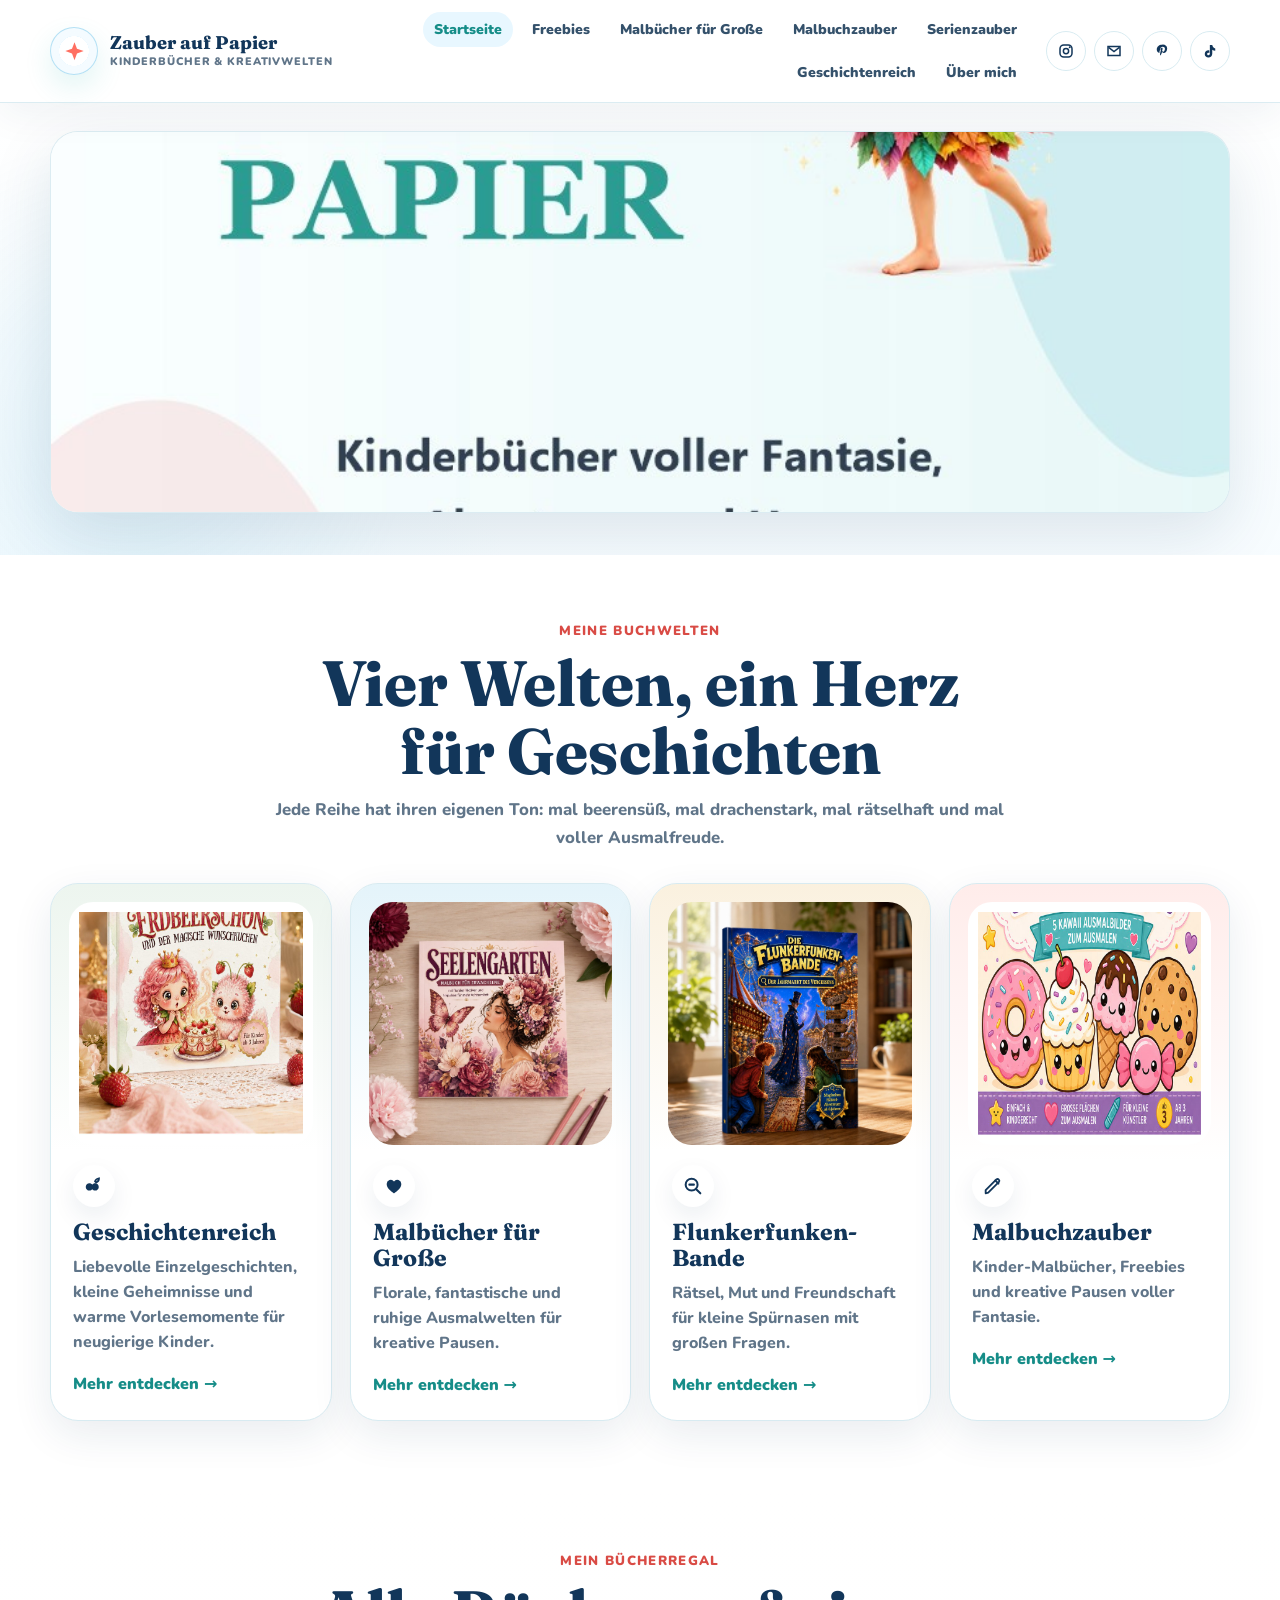
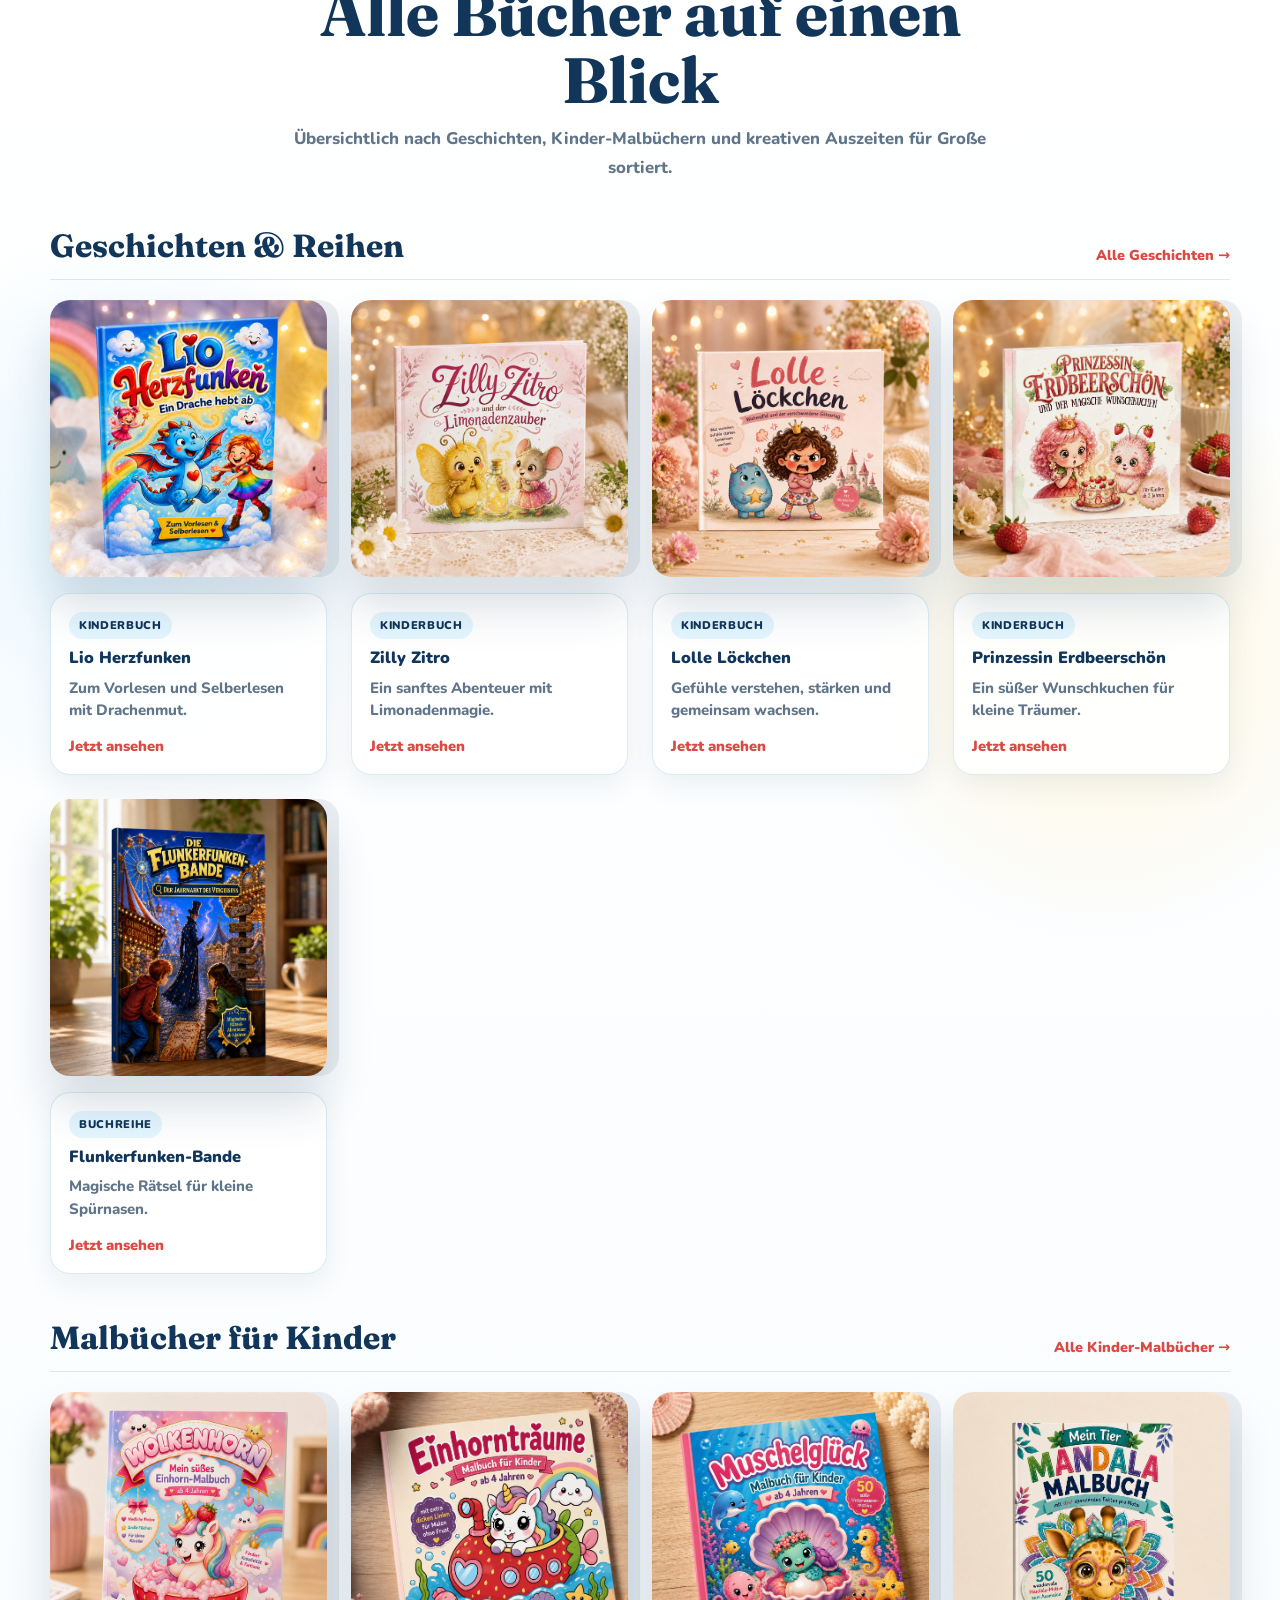
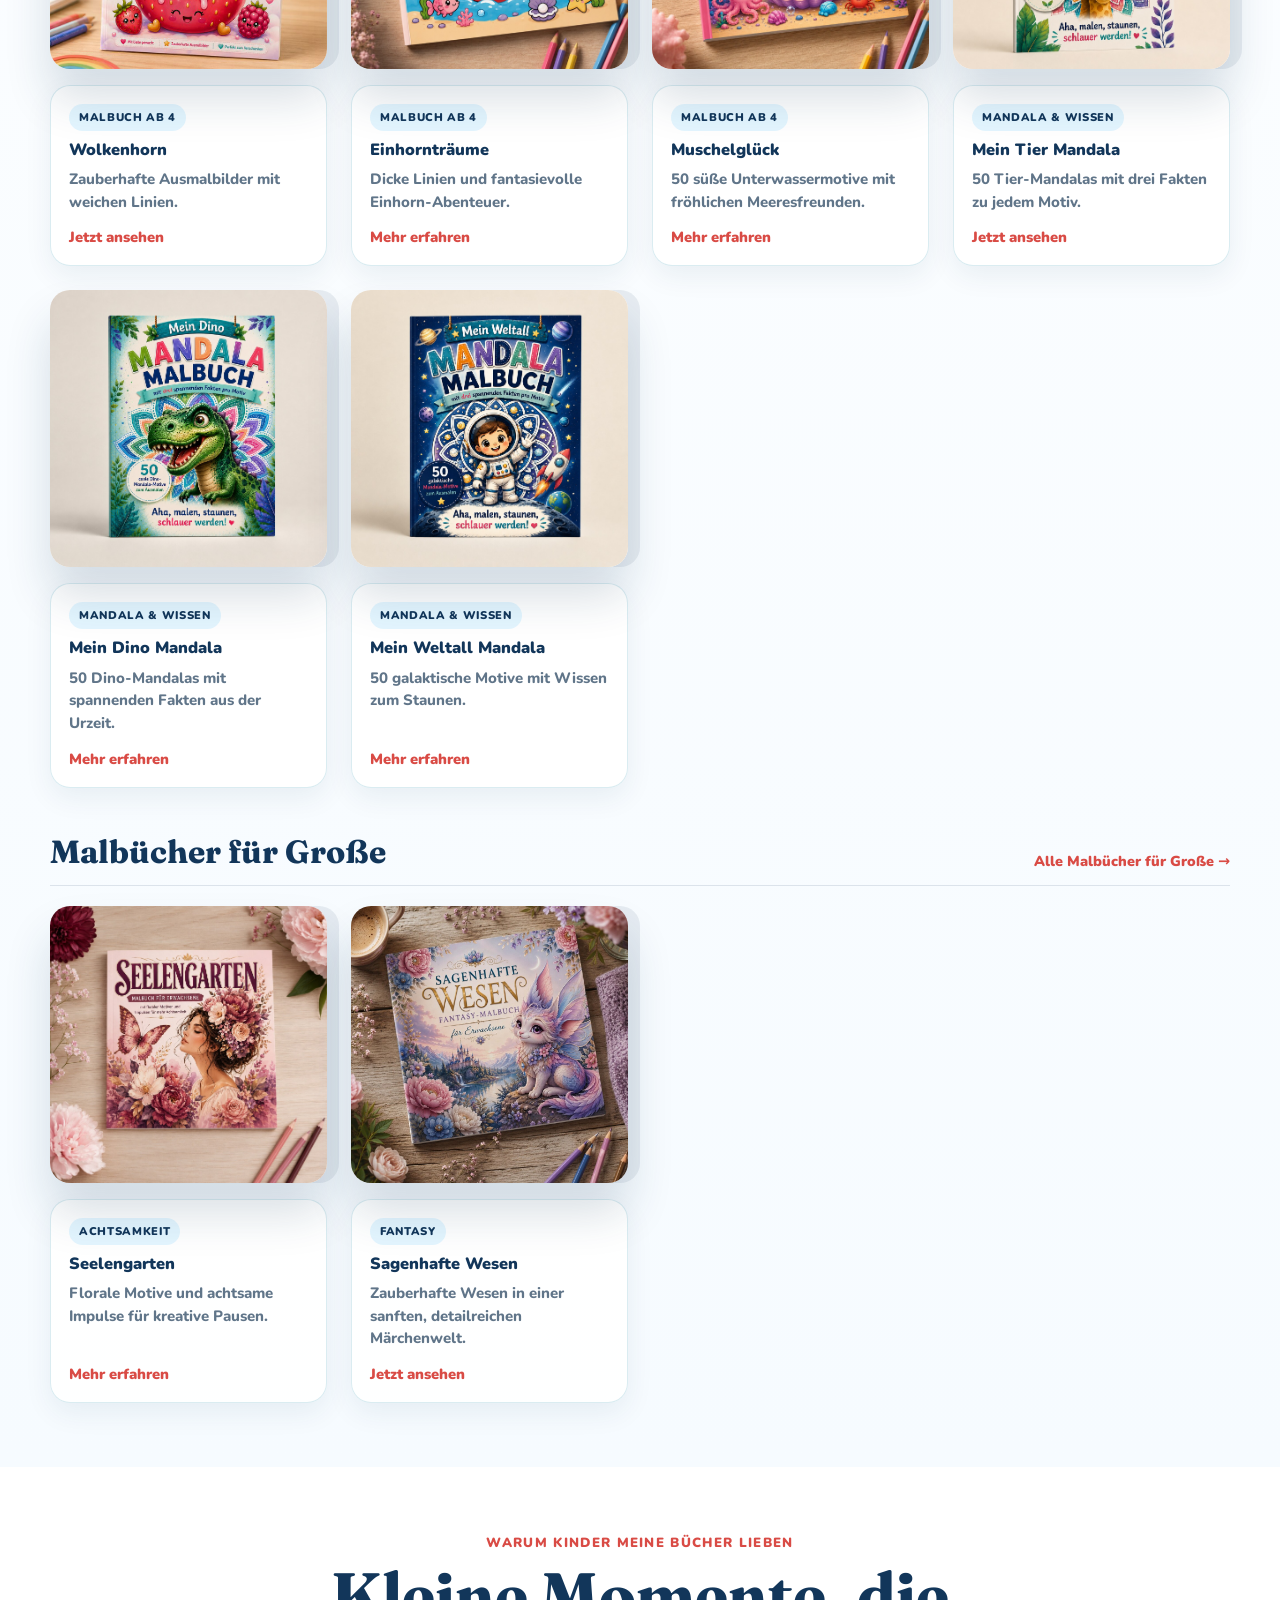
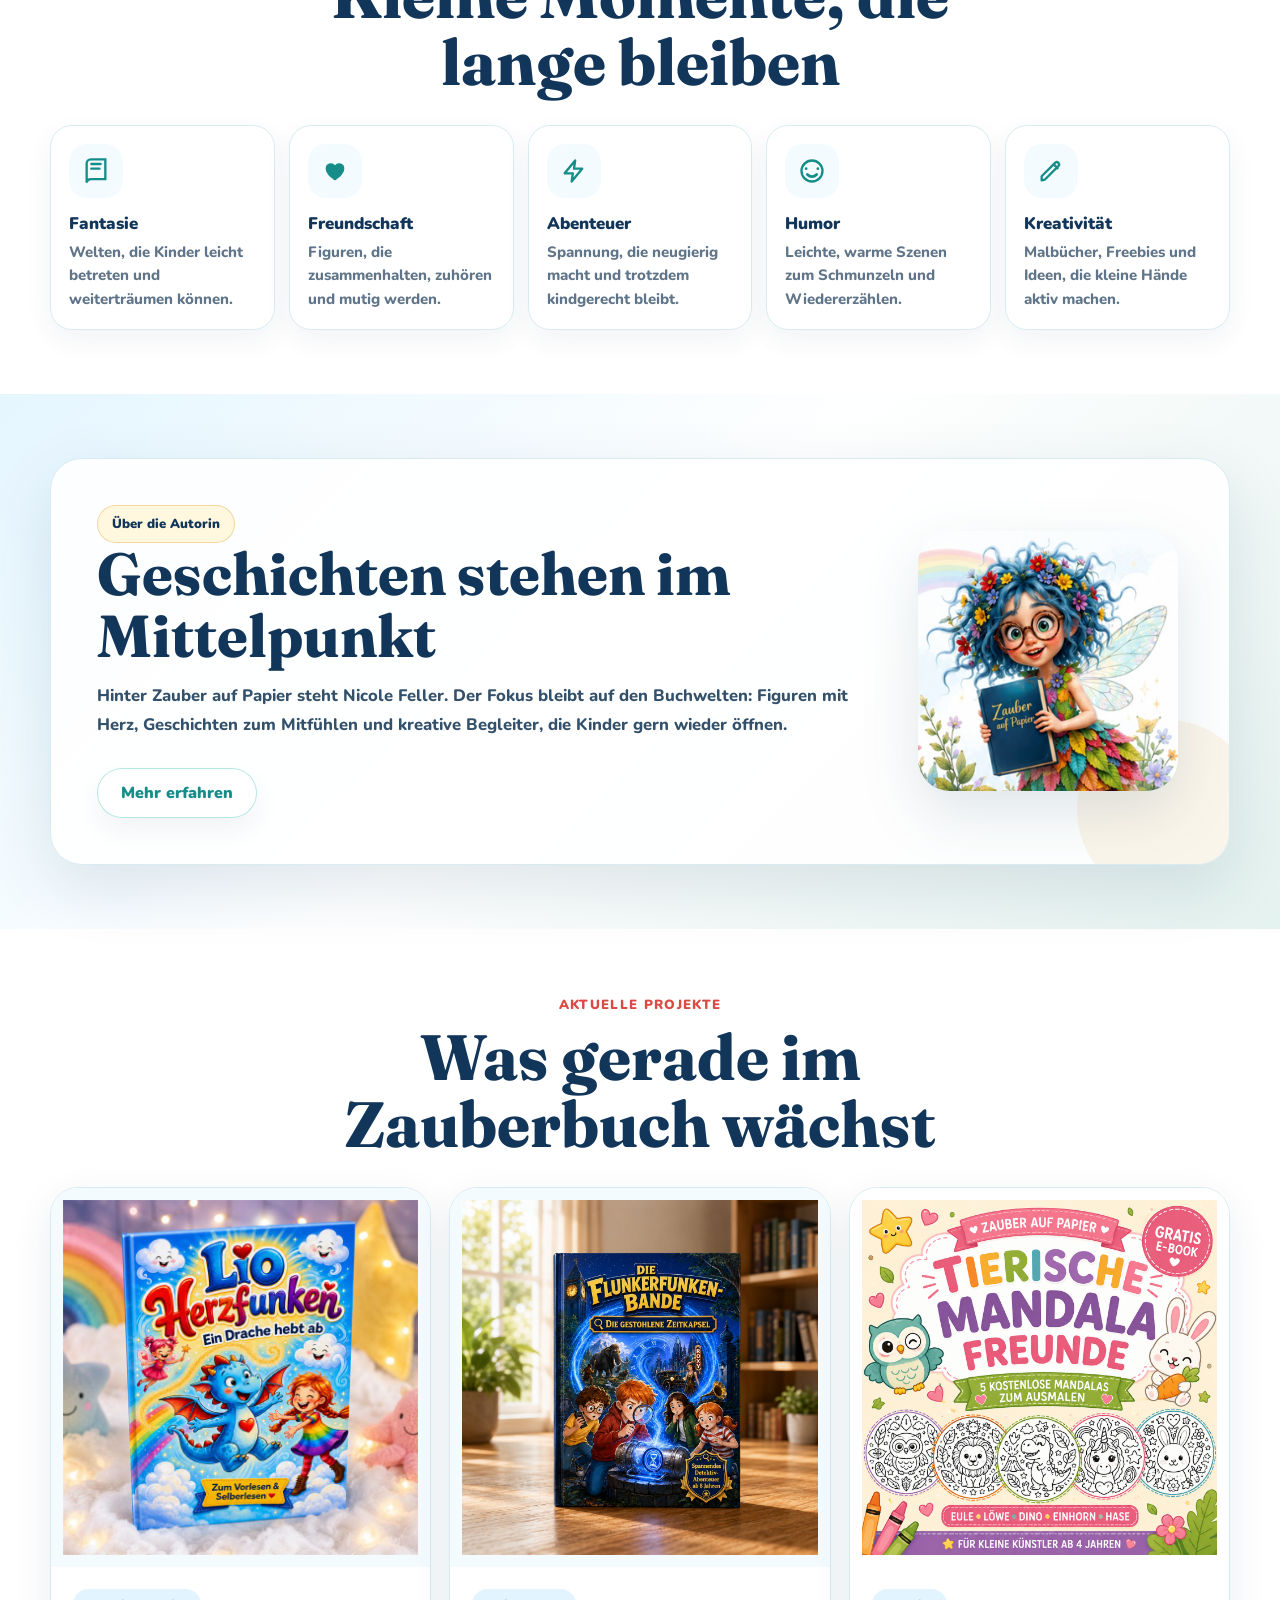
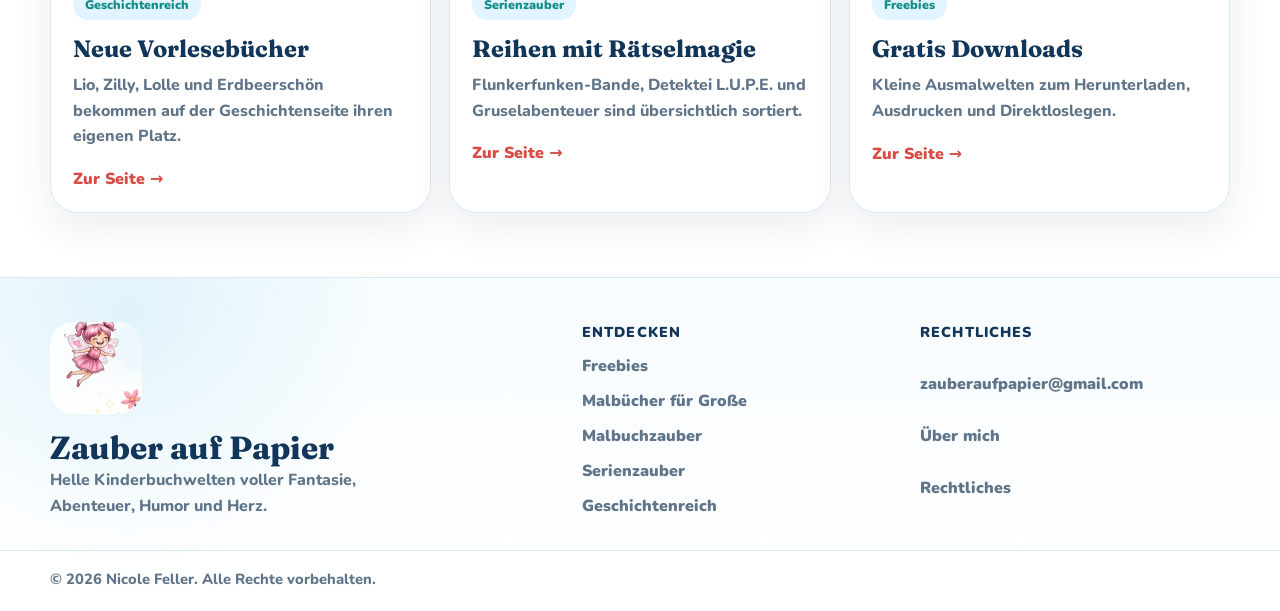
==== index.html @ 7b35779f "Update contact email and soften image previews" ====
<!doctype html>
<html lang="de">
  <head>
    <meta charset="utf-8" />
    <meta name="viewport" content="width=device-width, initial-scale=1" />
    <title>Zauber auf Papier | Kinderbücher voller Fantasie, Abenteuer und Herz</title>
    <meta
      name="description"
      content="Zauber auf Papier ist eine helle Kinderbuchmarke mit magischen Geschichten, kreativen Malbüchern, Freebies und liebevoll gestalteten Buchwelten."
    />
    <meta name="author" content="Nicole Feller" />
    <meta name="publisher" content="Nicole Feller" />
    <meta name="copyright" content="© 2026 Nicole Feller. Alle Rechte vorbehalten." />
    <meta property="og:site_name" content="Zauber auf Papier" />
    <meta property="og:title" content="Zauber auf Papier" />
    <meta
      property="og:description"
      content="Kinderbücher voller Fantasie, Abenteuer und Herz."
    />
    <link rel="preconnect" href="https://fonts.googleapis.com" />
    <link rel="preconnect" href="https://fonts.gstatic.com" crossorigin />
    <link
      href="https://fonts.googleapis.com/css2?family=Fraunces:opsz,wght@9..144,500;9..144,650;9..144,750&amp;family=Nunito:wght@400;700;800;900&amp;display=swap"
      rel="stylesheet"
    />
    <style>
      :root {
        --ink: #12365a;
        --ink-soft: #34516b;
        --muted: #607589;
        --paper: #fffefa;
        --white: #ffffff;
        --cloud: #f4fbff;
        --sky: #dff4ff;
        --sky-strong: #7cc8e7;
        --turquoise: #28b9b0;
        --turquoise-dark: #168d88;
        --coral: #ff6f61;
        --coral-dark: #d94b45;
        --sage: #9bc8a5;
        --sage-dark: #4f8f68;
        --gold: #e7b65b;
        --gold-soft: #fff4cf;
        --line: #d8ebf1;
        --shadow: 0 22px 65px rgba(18, 54, 90, 0.12);
        --soft-shadow: 0 14px 40px rgba(18, 54, 90, 0.09);
      }

      * {
        box-sizing: border-box;
      }

      html {
        scroll-behavior: smooth;
      }

      body {
        margin: 0;
        min-height: 100vh;
        overflow-x: hidden;
        background:
          radial-gradient(circle at 12% 8%, rgba(124, 200, 231, 0.18), transparent 22rem),
          radial-gradient(circle at 92% 18%, rgba(40, 185, 176, 0.11), transparent 20rem),
          linear-gradient(180deg, #fbfeff 0%, #ffffff 38%, #f8fcfb 100%);
        color: var(--ink);
        font-family: "Nunito", system-ui, sans-serif;
      }

      img,
      svg {
        display: block;
      }

      img {
        max-width: 100%;
      }

      a {
        color: inherit;
        text-decoration: none;
      }

      a,
      button {
        transition:
          background-color 180ms ease,
          border-color 180ms ease,
          box-shadow 180ms ease,
          color 180ms ease,
          opacity 180ms ease,
          transform 180ms ease;
      }

      h1,
      h2,
      h3 {
        margin: 0;
        font-family: "Fraunces", Georgia, serif;
        font-weight: 750;
        letter-spacing: 0;
      }

      p {
        margin: 0;
      }

      .container {
        width: calc(100% - 2rem);
        max-width: 1180px;
        margin-inline: auto;
      }

      .skip-link {
        position: fixed;
        top: 12px;
        left: 12px;
        z-index: 100;
        border-radius: 999px;
        background: var(--ink);
        color: var(--white);
        padding: 10px 16px;
        font-weight: 900;
        transform: translateY(-150%);
      }

      .skip-link:focus {
        transform: translateY(0);
      }

      .visually-hidden {
        position: absolute;
        width: 1px;
        height: 1px;
        overflow: hidden;
        clip: rect(0 0 0 0);
        white-space: nowrap;
        clip-path: inset(50%);
      }

      .site-header {
        position: sticky;
        top: 0;
        z-index: 50;
        border-bottom: 1px solid rgba(216, 235, 241, 0.92);
        background: rgba(255, 255, 255, 0.88);
        backdrop-filter: blur(18px);
        box-shadow: 0 12px 38px rgba(18, 54, 90, 0.06);
      }

      .header-inner {
        display: grid;
        min-height: 78px;
        align-items: center;
        gap: 18px;
        padding-block: 12px;
      }

      .header-inner > *,
      .hero-grid > *,
      .world-grid > *,
      .book-shelf > *,
      .reason-grid > *,
      .project-grid > *,
      .footer-grid > * {
        min-width: 0;
      }

      .brand {
        display: inline-flex;
        width: fit-content;
        align-items: center;
        gap: 12px;
        font-family: "Fraunces", Georgia, serif;
        font-size: 1.15rem;
        font-weight: 750;
        line-height: 1;
      }

      .brand-mark {
        display: grid;
        width: 48px;
        height: 48px;
        place-items: center;
        border: 1px solid rgba(124, 200, 231, 0.45);
        border-radius: 50%;
        background:
          radial-gradient(circle, rgba(255, 255, 255, 0.96) 0 45%, rgba(223, 244, 255, 0.9) 46% 100%);
        color: var(--coral);
        box-shadow:
          0 12px 28px rgba(40, 185, 176, 0.14),
          inset 0 0 0 8px rgba(255, 255, 255, 0.62);
      }

      .brand-mark svg {
        width: 23px;
        height: 23px;
      }

      .brand small {
        display: block;
        margin-top: 4px;
        color: var(--muted);
        font-family: "Nunito", system-ui, sans-serif;
        font-size: 0.68rem;
        font-weight: 900;
        letter-spacing: 0.08em;
        text-transform: uppercase;
      }

      .nav {
        display: grid;
        width: 100%;
        max-width: 100%;
        min-width: 0;
        grid-template-columns: repeat(2, minmax(0, 1fr));
        align-items: center;
        gap: 8px;
      }

      .nav a {
        position: relative;
        border-radius: 999px;
        color: var(--ink-soft);
        padding: 8px 7px;
        font-size: 0.8rem;
        font-weight: 900;
        min-width: 0;
        text-align: center;
        overflow-wrap: anywhere;
      }

      .nav a:hover,
      .nav a.active {
        background: rgba(223, 244, 255, 0.7);
        color: var(--turquoise-dark);
      }

      .social {
        display: none;
        align-items: center;
        gap: 8px;
      }

      .social a {
        display: grid;
        width: 40px;
        height: 40px;
        place-items: center;
        border: 1px solid var(--line);
        border-radius: 50%;
        background: rgba(255, 255, 255, 0.9);
        color: var(--ink);
      }

      .social a:hover {
        border-color: rgba(255, 111, 97, 0.38);
        color: var(--coral-dark);
        transform: translateY(-2px);
      }

      .social svg {
        width: 18px;
        height: 18px;
      }

      main {
        overflow: hidden;
      }

      .hero {
        position: relative;
        padding: 48px 0 34px;
      }

      .hero::before {
        position: absolute;
        inset: 0;
        z-index: -1;
        background:
          radial-gradient(circle at 16% 78%, rgba(255, 111, 97, 0.08), transparent 18rem),
          radial-gradient(circle at 82% 30%, rgba(155, 200, 165, 0.17), transparent 20rem);
        content: "";
      }

      .hero-grid {
        display: grid;
        align-items: center;
        gap: 34px;
      }

      .kicker {
        display: inline-flex;
        align-items: center;
        gap: 8px;
        border: 1px solid rgba(231, 182, 91, 0.5);
        border-radius: 999px;
        background: rgba(255, 244, 207, 0.68);
        color: var(--ink);
        padding: 9px 14px;
        font-size: 0.82rem;
        font-weight: 900;
      }

      .kicker svg {
        width: 16px;
        color: var(--gold);
      }

      .hero h1 {
        max-width: 720px;
        margin-top: 18px;
        font-size: clamp(3.1rem, 11vw, 6.2rem);
        line-height: 0.92;
        text-transform: uppercase;
        overflow-wrap: break-word;
      }

      .hero h1 span {
        color: var(--turquoise-dark);
      }

      .hero-subtitle {
        max-width: 600px;
        margin-top: 22px;
        color: var(--ink-soft);
        font-size: clamp(1.12rem, 2.6vw, 1.45rem);
        font-weight: 800;
        line-height: 1.55;
      }

      .hero-actions,
      .section-actions {
        display: flex;
        flex-wrap: wrap;
        gap: 12px;
        margin-top: 28px;
      }

      .button {
        display: inline-flex;
        width: 100%;
        min-height: 48px;
        align-items: center;
        justify-content: center;
        gap: 8px;
        border: 1px solid transparent;
        border-radius: 999px;
        background: linear-gradient(135deg, var(--coral), var(--coral-dark));
        color: var(--white);
        padding: 13px 23px;
        font-weight: 900;
        box-shadow: 0 16px 36px rgba(255, 111, 97, 0.24);
      }

      .button:hover {
        transform: translateY(-2px);
        box-shadow: 0 22px 46px rgba(255, 111, 97, 0.28);
      }

      .button.secondary {
        border-color: rgba(40, 185, 176, 0.34);
        background: rgba(255, 255, 255, 0.86);
        color: var(--turquoise-dark);
        box-shadow: 0 12px 28px rgba(18, 54, 90, 0.06);
      }

      .button svg {
        width: 17px;
        height: 17px;
      }

      .hero-note {
        display: flex;
        align-items: flex-start;
        gap: 12px;
        margin-top: 28px;
        color: var(--muted);
        font-weight: 800;
      }

      .hero-note img {
        width: 54px;
        height: 54px;
        border: 3px solid var(--white);
        border-radius: 50%;
        object-fit: cover;
        box-shadow: var(--soft-shadow);
      }

      .hero-art {
        position: relative;
        min-height: 430px;
        border: 1px solid rgba(216, 235, 241, 0.86);
        border-radius: 32px;
        background:
          radial-gradient(circle at 50% 24%, rgba(124, 200, 231, 0.28), transparent 15rem),
          linear-gradient(180deg, rgba(255, 255, 255, 0.98), rgba(244, 251, 255, 0.92));
        box-shadow: var(--shadow);
      }

      .book-stage {
        position: absolute;
        right: 50%;
        bottom: 22px;
        width: min(92%, 520px);
        height: 250px;
        transform: translateX(50%);
      }

      .open-book {
        position: absolute;
        right: 0;
        bottom: 0;
        left: 0;
        height: 210px;
        filter: drop-shadow(0 24px 28px rgba(18, 54, 90, 0.18));
      }

      .book-page {
        position: absolute;
        bottom: 18px;
        width: 50%;
        height: 150px;
        border: 1px solid rgba(216, 184, 130, 0.42);
        background:
          linear-gradient(135deg, rgba(255, 255, 255, 0.98), rgba(255, 250, 238, 0.94)),
          repeating-linear-gradient(0deg, transparent 0 18px, rgba(18, 54, 90, 0.06) 19px 20px);
      }

      .book-page.left {
        left: 0;
        border-radius: 82% 12% 18% 18% / 58% 18% 18% 18%;
        transform: skewY(4deg);
      }

      .book-page.right {
        right: 0;
        border-radius: 12% 82% 18% 18% / 18% 58% 18% 18%;
        transform: skewY(-4deg);
      }

      .book-spine {
        position: absolute;
        right: 49%;
        bottom: 28px;
        width: 14px;
        height: 154px;
        border-radius: 999px;
        background: linear-gradient(180deg, rgba(231, 182, 91, 0.82), rgba(255, 111, 97, 0.52));
        transform: translateX(50%);
      }

      .world-orbit {
        position: absolute;
        inset: 0;
      }

      .world-bubble {
        position: absolute;
        overflow: hidden;
        border: 5px solid var(--white);
        border-radius: 28px;
        background: var(--white);
        box-shadow: var(--soft-shadow);
        animation: floaty 6s ease-in-out infinite;
      }

      .world-bubble img {
        width: 100%;
        height: 100%;
        object-fit: cover;
      }

      .world-bubble.brombeer {
        top: 94px;
        left: 10px;
        width: 96px;
        height: 96px;
      }

      .world-bubble.lio {
        top: 18px;
        left: 104px;
        width: 108px;
        height: 108px;
        animation-delay: -1s;
      }

      .world-bubble.flunker {
        top: 34px;
        right: 28px;
        width: 112px;
        height: 112px;
        animation-delay: -2s;
      }

      .world-bubble.malbuch {
        right: 10px;
        bottom: 82px;
        width: 88px;
        height: 88px;
        animation-delay: -3s;
      }

      .fluse-hero {
        position: absolute;
        right: -4px;
        bottom: 130px;
        width: min(40vw, 155px);
        border-radius: 32px;
        filter: drop-shadow(0 18px 24px rgba(18, 54, 90, 0.18));
        animation: floaty 6.4s ease-in-out infinite;
      }

      .spark {
        position: absolute;
        display: grid;
        width: 30px;
        height: 30px;
        place-items: center;
        color: var(--gold);
        animation: twinkle 2.8s ease-in-out infinite;
      }

      .spark.one {
        top: 36px;
        left: 36px;
      }

      .spark.two {
        top: 178px;
        right: 36px;
        animation-delay: -1s;
      }

      .spark.three {
        right: 218px;
        bottom: 88px;
        color: var(--turquoise);
        animation-delay: -1.7s;
      }

      .wave-divider {
        height: 58px;
        background:
          radial-gradient(60% 140% at 50% -10%, transparent 57%, #ffffff 58%),
          linear-gradient(180deg, rgba(223, 244, 255, 0.46), #ffffff);
      }

      .banner-hero {
        padding: 28px 0 42px;
        background:
          radial-gradient(circle at 10% 70%, rgba(124, 200, 231, 0.14), transparent 18rem),
          linear-gradient(180deg, rgba(255, 255, 255, 0.88), rgba(244, 251, 255, 0.58));
      }

      .banner-frame {
        overflow: hidden;
        border: 1px solid rgba(216, 235, 241, 0.92);
        border-radius: 28px;
        background: var(--white);
        box-shadow: var(--shadow);
      }

      .banner-frame picture,
      .header-banner {
        display: block;
        width: 100%;
      }

      .header-banner {
        aspect-ratio: 1920 / 620;
        object-fit: cover;
      }

      section {
        padding: 64px 0;
      }

      .section-heading {
        max-width: 740px;
        margin: 0 auto 30px;
        text-align: center;
      }

      .section-heading .eyebrow {
        color: var(--coral-dark);
        font-size: 0.83rem;
        font-weight: 900;
        letter-spacing: 0.1em;
        text-transform: uppercase;
      }

      .section-heading h2 {
        margin-top: 8px;
        font-size: clamp(2.1rem, 7vw, 4rem);
        line-height: 1.05;
      }

      .section-heading p {
        margin-top: 12px;
        color: var(--muted);
        font-size: 1.05rem;
        font-weight: 800;
        line-height: 1.7;
      }

      .worlds {
        background: var(--white);
      }

      .world-grid {
        display: grid;
        gap: 18px;
      }

      .world-card {
        position: relative;
        overflow: hidden;
        min-height: 420px;
        border: 1px solid var(--line);
        border-radius: 28px;
        background: var(--white);
        box-shadow: var(--soft-shadow);
      }

      .world-card::before {
        position: absolute;
        inset: 0;
        opacity: 0.82;
        content: "";
      }

      .world-card.sage::before {
        background: linear-gradient(180deg, rgba(155, 200, 165, 0.22), rgba(255, 255, 255, 0) 50%);
      }

      .world-card.sky::before {
        background: linear-gradient(180deg, rgba(124, 200, 231, 0.25), rgba(255, 255, 255, 0) 50%);
      }

      .world-card.gold::before {
        background: linear-gradient(180deg, rgba(231, 182, 91, 0.24), rgba(255, 255, 255, 0) 50%);
      }

      .world-card.coral::before {
        background: linear-gradient(180deg, rgba(255, 111, 97, 0.16), rgba(255, 255, 255, 0) 52%);
      }

      .world-card:hover {
        transform: translateY(-5px);
        box-shadow: 0 24px 58px rgba(18, 54, 90, 0.14);
      }

      .world-media {
        position: relative;
        margin: 18px 18px 0;
        overflow: hidden;
        aspect-ratio: 1 / 1;
        border-radius: 24px;
        background: var(--cloud);
      }

      .world-media img {
        display: block;
        width: 100%;
        height: 100%;
        object-fit: cover;
        object-position: center;
        transition: transform 240ms ease;
      }

      .world-media.is-contain {
        background: var(--white);
      }

      .world-media.is-contain img {
        box-sizing: border-box;
        object-fit: contain;
        padding: 10px;
      }

      .world-card:hover .world-media img {
        transform: scale(1.04);
      }

      .world-content {
        position: relative;
        padding: 20px 22px 24px;
      }

      .world-icon {
        display: inline-grid;
        width: 42px;
        height: 42px;
        place-items: center;
        margin-bottom: 12px;
        border-radius: 50%;
        background: var(--white);
        box-shadow: 0 10px 24px rgba(18, 54, 90, 0.08);
      }

      .world-icon svg {
        width: 22px;
        height: 22px;
      }

      .world-card h3 {
        font-size: 1.45rem;
        line-height: 1.12;
      }

      .world-card p {
        margin-top: 10px;
        color: var(--muted);
        font-weight: 800;
        line-height: 1.55;
      }

      .world-link {
        display: inline-flex;
        align-items: center;
        gap: 7px;
        margin-top: 18px;
        color: var(--turquoise-dark);
        font-weight: 900;
      }

      .featured {
        position: relative;
        background:
          radial-gradient(circle at 10% 20%, rgba(223, 244, 255, 0.78), transparent 18rem),
          radial-gradient(circle at 86% 24%, rgba(255, 244, 207, 0.72), transparent 18rem),
          linear-gradient(180deg, #ffffff, #f6fbff);
      }

      .book-shelf {
        display: grid;
        gap: 24px;
      }

      .book-group {
        display: grid;
        gap: 20px;
        margin-top: 44px;
      }

      .book-group:first-of-type {
        margin-top: 32px;
      }

      .book-group-head {
        display: flex;
        align-items: end;
        justify-content: space-between;
        gap: 20px;
        border-bottom: 1px solid rgba(18, 54, 90, 0.12);
        padding-bottom: 14px;
      }

      .book-group-head h3 {
        color: var(--ink);
        font-size: clamp(1.45rem, 3vw, 2rem);
      }

      .book-group-head a {
        flex: 0 0 auto;
        color: var(--coral-dark);
        font-size: 0.9rem;
        font-weight: 900;
      }

      .book-card {
        position: relative;
        display: grid;
        gap: 16px;
        grid-template-rows: auto 1fr;
      }

      .book-cover {
        position: relative;
        overflow: hidden;
        aspect-ratio: 1 / 1;
        border-radius: 20px;
        background: var(--white);
        box-shadow:
          0 30px 46px rgba(18, 54, 90, 0.16),
          12px 0 0 rgba(18, 54, 90, 0.08);
        transform-origin: center bottom;
      }

      .book-cover img {
        width: 100%;
        height: 100%;
        object-fit: contain;
      }

      .book-card:hover .book-cover {
        transform: translateY(-4px);
      }

      .book-info {
        display: flex;
        min-height: 170px;
        flex-direction: column;
        border: 1px solid rgba(216, 235, 241, 0.94);
        border-radius: 20px;
        background: rgba(255, 255, 255, 0.9);
        padding: 18px;
        box-shadow: 0 10px 28px rgba(18, 54, 90, 0.07);
      }

      .book-info h3 {
        font-family: "Nunito", system-ui, sans-serif;
        font-size: 1.02rem;
        font-weight: 900;
        line-height: 1.2;
      }

      .book-kicker {
        display: inline-flex;
        width: fit-content;
        margin-bottom: 10px;
        border-radius: 999px;
        background: rgba(223, 244, 255, 0.82);
        padding: 6px 10px;
        color: var(--primary-dark);
        font-size: 0.7rem;
        font-weight: 900;
        letter-spacing: 0.06em;
        text-transform: uppercase;
      }

      .book-info p {
        margin-top: 8px;
        color: var(--muted);
        font-size: 0.94rem;
        font-weight: 800;
        line-height: 1.5;
      }

      .book-info a {
        display: inline-flex;
        align-items: center;
        gap: 6px;
        margin-top: 14px;
        color: var(--coral-dark);
        font-size: 0.92rem;
        font-weight: 900;
        margin-top: auto;
        padding-top: 14px;
      }

      .why {
        background: var(--white);
      }

      .reason-grid {
        display: grid;
        gap: 14px;
      }

      .reason-card {
        display: grid;
        grid-template-columns: 54px 1fr;
        gap: 14px;
        align-items: start;
        border: 1px solid var(--line);
        border-radius: 22px;
        background: rgba(255, 255, 255, 0.88);
        padding: 18px;
        box-shadow: 0 10px 28px rgba(18, 54, 90, 0.06);
      }

      .reason-icon {
        display: grid;
        width: 54px;
        height: 54px;
        place-items: center;
        border-radius: 18px;
        background: var(--cloud);
        color: var(--turquoise-dark);
      }

      .reason-icon svg {
        width: 28px;
        height: 28px;
      }

      .reason-card h3 {
        font-family: "Nunito", system-ui, sans-serif;
        font-size: 1.05rem;
        font-weight: 900;
      }

      .reason-card p {
        margin-top: 6px;
        color: var(--muted);
        font-size: 0.94rem;
        font-weight: 800;
        line-height: 1.55;
      }

      .author {
        background:
          linear-gradient(135deg, rgba(223, 244, 255, 0.72), rgba(255, 255, 255, 0.94) 48%, rgba(155, 200, 165, 0.18)),
          var(--cloud);
      }

      .author-panel {
        position: relative;
        display: grid;
        gap: 22px;
        overflow: hidden;
        border: 1px solid var(--line);
        border-radius: 32px;
        background: rgba(255, 255, 255, 0.9);
        padding: clamp(24px, 5vw, 46px);
        box-shadow: var(--shadow);
      }

      .author-panel::after {
        position: absolute;
        right: -28px;
        bottom: -36px;
        width: 180px;
        height: 180px;
        border-radius: 50%;
        background: rgba(231, 182, 91, 0.12);
        content: "";
      }

      .author-copy {
        position: relative;
        z-index: 1;
      }

      .author-copy h2 {
        font-size: clamp(2rem, 7vw, 3.7rem);
        line-height: 1.05;
      }

      .author-copy p {
        max-width: 780px;
        margin-top: 14px;
        color: var(--ink-soft);
        font-size: 1.04rem;
        font-weight: 800;
        line-height: 1.75;
      }

      .author-mascot {
        position: relative;
        z-index: 1;
        justify-self: center;
        width: min(70vw, 260px);
        border-radius: 32px;
        filter: drop-shadow(0 22px 28px rgba(18, 54, 90, 0.12));
      }

      .projects {
        background: var(--white);
      }

      .project-grid {
        display: grid;
        gap: 18px;
      }

      .project-card {
        position: relative;
        overflow: hidden;
        border: 1px solid var(--line);
        border-radius: 28px;
        background: var(--white);
        box-shadow: var(--soft-shadow);
      }

      .project-card:hover {
        transform: translateY(-4px);
        box-shadow: 0 22px 52px rgba(18, 54, 90, 0.13);
      }

      .project-thumb {
        aspect-ratio: 1 / 1;
        overflow: hidden;
        background: var(--cloud);
      }

      .project-thumb img {
        box-sizing: border-box;
        width: 100%;
        height: 100%;
        object-fit: contain;
        padding: 12px;
      }

      .project-thumb.is-contain {
        background: var(--white);
      }

      .project-thumb.is-contain img {
        object-fit: contain;
      }

      .project-body {
        padding: 22px;
      }

      .tag {
        display: inline-flex;
        border-radius: 999px;
        background: rgba(223, 244, 255, 0.92);
        color: var(--turquoise-dark);
        padding: 7px 12px;
        font-size: 0.78rem;
        font-weight: 900;
      }

      .project-body h3 {
        margin-top: 14px;
        font-size: 1.48rem;
      }

      .project-body p {
        margin-top: 10px;
        color: var(--muted);
        font-weight: 800;
        line-height: 1.6;
      }

      .project-body a {
        display: inline-flex;
        align-items: center;
        gap: 7px;
        margin-top: 18px;
        color: var(--coral-dark);
        font-weight: 900;
      }

      .site-footer {
        border-top: 1px solid var(--line);
        background:
          radial-gradient(circle at 10% 10%, rgba(124, 200, 231, 0.18), transparent 16rem),
          linear-gradient(180deg, #f7fcff, #ffffff);
      }

      .footer-grid {
        display: grid;
        gap: 28px;
        padding: 44px 0 30px;
      }

      .footer-brand {
        display: grid;
        gap: 14px;
      }

      .footer-brand img {
        width: 92px;
        border-radius: 24px;
      }

      .footer-brand h2 {
        font-size: 2rem;
      }

      .footer-brand p {
        max-width: 390px;
        color: var(--muted);
        font-weight: 800;
        line-height: 1.65;
      }

      .footer-links {
        display: grid;
        gap: 10px;
      }

      .footer-links h3 {
        font-family: "Nunito", system-ui, sans-serif;
        color: var(--ink);
        font-size: 0.9rem;
        font-weight: 900;
        letter-spacing: 0.08em;
        text-transform: uppercase;
      }

      .footer-links a {
        width: fit-content;
        color: var(--muted);
        font-weight: 900;
      }

      .footer-links a:hover {
        color: var(--coral-dark);
      }

      .footer-bottom {
        border-top: 1px solid var(--line);
        padding: 18px 0 22px;
        color: var(--muted);
        font-size: 0.92rem;
        font-weight: 800;
      }

      @keyframes floaty {
        0%,
        100% {
          transform: translateY(0);
        }

        50% {
          transform: translateY(-9px);
        }
      }

      @keyframes twinkle {
        0%,
        100% {
          opacity: 0.45;
          transform: scale(0.85) rotate(0deg);
        }

        50% {
          opacity: 1;
          transform: scale(1.12) rotate(12deg);
        }
      }

      @media (prefers-reduced-motion: reduce) {
        html {
          scroll-behavior: auto;
        }

        *,
        *::before,
        *::after {
          animation-duration: 0.001ms !important;
          animation-iteration-count: 1 !important;
          scroll-behavior: auto !important;
          transition-duration: 0.001ms !important;
        }
      }

      @media (max-width: 679px) {
        .banner-hero {
          padding: 18px 0 32px;
        }

        .banner-frame {
          border-radius: 22px;
        }

        .header-banner {
          aspect-ratio: 900 / 980;
        }
      }

      @media (min-width: 680px) {
        .header-inner {
          grid-template-columns: auto 1fr;
        }

        .nav {
          display: flex;
          width: auto;
          flex-wrap: wrap;
          justify-content: end;
        }

        .nav a {
          padding: 8px 11px;
          font-size: 0.88rem;
        }

        .button {
          width: auto;
        }

        .world-grid,
        .project-grid {
          grid-template-columns: repeat(2, minmax(0, 1fr));
        }

        .book-shelf {
          grid-template-columns: repeat(2, minmax(0, 1fr));
        }

        .reason-grid {
          grid-template-columns: repeat(2, minmax(0, 1fr));
        }

        .footer-grid {
          grid-template-columns: 1.3fr 0.8fr 0.8fr;
        }
      }

      @media (min-width: 960px) {
        .header-inner {
          grid-template-columns: auto 1fr auto;
        }

        .social {
          display: flex;
        }

        .hero {
          padding: 74px 0 44px;
        }

        .hero-grid {
          grid-template-columns: minmax(0, 0.92fr) minmax(430px, 1.08fr);
          gap: 52px;
        }

        .hero-art {
          min-height: 575px;
        }

        .fluse-hero {
          width: 240px;
          right: 26px;
          bottom: 160px;
        }

        .world-bubble.brombeer {
          width: 116px;
          height: 116px;
        }

        .world-bubble.lio {
          left: 118px;
          width: 128px;
          height: 128px;
        }

        .world-bubble.flunker {
          right: 52px;
          width: 136px;
          height: 136px;
        }

        .world-bubble.malbuch {
          right: 0;
          bottom: 72px;
          width: 108px;
          height: 108px;
        }

        .world-grid {
          grid-template-columns: repeat(4, minmax(0, 1fr));
        }

        .book-shelf {
          grid-template-columns: repeat(4, minmax(0, 1fr));
          align-items: stretch;
        }

        .reason-grid {
          grid-template-columns: repeat(5, minmax(0, 1fr));
        }

        .reason-card {
          grid-template-columns: 1fr;
        }

        .author-panel {
          grid-template-columns: 1fr 270px;
          align-items: center;
        }

        .project-grid {
          grid-template-columns: repeat(3, minmax(0, 1fr));
        }
      }
    </style>
  </head>
  <body>
    <a class="skip-link" href="#hauptinhalt">Zum Inhalt springen</a>

    <header class="site-header" id="startseite">
      <div class="container header-inner">
        <a class="brand" href="index.html" aria-label="Zauber auf Papier Startseite">
          <span class="brand-mark" aria-hidden="true">
            <svg viewBox="0 0 24 24">
              <path d="M12 2.4l2.6 6.6 7 2.6-7 2.6-2.6 7-2.6-7-7-2.6 7-2.6L12 2.4z" fill="currentColor" />
            </svg>
          </span>
          <span>Zauber auf Papier<small>Kinderbücher &amp; Kreativwelten</small></span>
        </a>

        <nav class="nav" aria-label="Hauptnavigation">
          <a class="active" href="index.html">Startseite</a>
          <a href="seiten/funkel-downloads.html">Freebies</a>
          <a href="seiten/malbuch-schaetze.html">Malbücher für Große</a>
          <a href="seiten/sternenmalerei.html">Malbuchzauber</a>
          <a href="seiten/serienzauber.html">Serienzauber</a>
          <a href="seiten/geschichtenreich.html">Geschichtenreich</a>
          <a href="seiten/ueber-mich.html">Über mich</a>
        </nav>

        <div class="social" aria-label="Social Media">
          <a href="https://www.instagram.com/zauber_auf_papier?igsh=MWM4c21jcXR1cXUzcg==" target="_blank" rel="noopener" aria-label="Instagram">
            <svg viewBox="0 0 24 24" aria-hidden="true">
              <rect x="4" y="4" width="16" height="16" rx="5" fill="none" stroke="currentColor" stroke-width="2" />
              <circle cx="12" cy="12" r="3.5" fill="none" stroke="currentColor" stroke-width="2" />
              <circle cx="17" cy="7" r="1.3" fill="currentColor" />
            </svg>
          </a>
          <a href="mailto:zauberaufpapier@gmail.com" aria-label="E-Mail">
            <svg viewBox="0 0 24 24" aria-hidden="true">
              <path d="M4 6h16v12H4z" fill="none" stroke="currentColor" stroke-width="2" />
              <path d="M4.8 7.2 12 12.7l7.2-5.5" fill="none" stroke="currentColor" stroke-width="2" />
            </svg>
          </a>
          <a href="https://pin.it/42RjLvB2o" target="_blank" rel="noopener" aria-label="Pinterest">
            <svg viewBox="0 0 24 24" aria-hidden="true">
              <path d="M12 3.5c-4.1 0-7 2.8-7 6.5 0 2.4 1.4 4.2 3.2 4.2.5 0 .8-.3.7-.8l-.2-.9c-.1-.4-.1-.5.2-.8.5-.6.8-1.3.8-2.2 0-1.7 1.1-3.2 3.3-3.2 1.8 0 2.9 1.1 2.9 2.7 0 2.1-1 3.9-2.4 3.9-.8 0-1.4-.7-1.2-1.5l.5-2c.2-.9-.2-1.6-1-1.6-.8 0-1.5.8-1.5 1.9 0 .7.2 1.2.2 1.2l-1 4.2c-.2.8-.1 1.9 0 2.7.1.2.3.2.4.1.6-.8 1.5-2.1 1.8-3.3l.3-1.2c.4.7 1.2 1.1 2.1 1.1 2.8 0 4.8-2.6 4.8-6 0-2.8-2.4-5.1-5.8-5.1z" fill="currentColor" />
            </svg>
          </a>
          <a href="https://www.tiktok.com/@zauberaufpapierx?_r=1&amp;_t=ZG-96r3VpoOtCT" target="_blank" rel="noopener" aria-label="TikTok">
            <svg viewBox="0 0 24 24" aria-hidden="true">
              <path d="M15 4c.5 2.6 1.9 4.1 4 4.5v3.2c-1.5-.1-2.8-.6-4-1.5v5.5c0 3-2.1 5.1-5.1 5.1A4.7 4.7 0 0 1 5 16c0-2.8 2.2-4.9 5-4.9.4 0 .8 0 1.1.1v3.3a2.5 2.5 0 0 0-1.1-.2A1.7 1.7 0 0 0 8.2 16c0 1 .8 1.7 1.8 1.7s1.8-.7 1.8-1.9V4h3.2z" fill="currentColor" />
            </svg>
          </a>
        </div>
      </div>
    </header>

    <main id="hauptinhalt">
      <section class="banner-hero" aria-labelledby="hero-title">
        <div class="container">
          <h1 class="visually-hidden" id="hero-title">Zauber auf Papier - Kinderbücher voller Fantasie, Abenteuer und Herz</h1>
          <div class="banner-frame" aria-label="Zauber auf Papier Banner">
            <picture>
              <source media="(max-width: 679px)" srcset="images/home-header-banner-mobile.jpg" />
              <img
                class="header-banner"
                src="images/home-header-banner.jpg"
                alt="Zauber auf Papier - Kinderbücher voller Fantasie, Abenteuer und Herz mit kleiner Fee"
                fetchpriority="high"
                decoding="async"
              />
            </picture>
          </div>
        </div>
      </section>

      <section class="worlds" id="buchwelten" aria-labelledby="worlds-title">
        <div class="container">
          <div class="section-heading">
            <span class="eyebrow">Meine Buchwelten</span>
            <h2 id="worlds-title">Vier Welten, ein Herz für Geschichten</h2>
            <p>Jede Reihe hat ihren eigenen Ton: mal beerensüß, mal drachenstark, mal rätselhaft und mal voller Ausmalfreude.</p>
          </div>

          <div class="world-grid">
            <article class="world-card sage">
              <div class="world-media is-contain">
                <img src="images/home-world-geschichtenreich.jpg" alt="Illustration aus dem Geschichtenreich" />
              </div>
              <div class="world-content">
                <span class="world-icon" aria-hidden="true">
                  <svg viewBox="0 0 24 24"><path d="M7 9c-2.2 0-4 1.8-4 4s1.8 4 4 4c1.3 0 2.4-.6 3.1-1.5.7.9 1.8 1.5 3.1 1.5 2.2 0 4-1.8 4-4S15.4 9 13.2 9c-1.3 0-2.4.6-3.1 1.5C9.4 9.6 8.3 9 7 9z" fill="currentColor"/><path d="M13 7c.7-2 2.2-3.2 4.5-3.5.1 2.2-1.1 3.9-3.4 4.8" fill="none" stroke="currentColor" stroke-width="1.8" stroke-linecap="round"/></svg>
                </span>
                <h3>Geschichtenreich</h3>
                <p>Liebevolle Einzelgeschichten, kleine Geheimnisse und warme Vorlesemomente für neugierige Kinder.</p>
                <a class="world-link" href="seiten/geschichtenreich.html">Mehr entdecken →</a>
              </div>
            </article>

            <article class="world-card sky">
              <div class="world-media">
                <img src="images/seelengarten.jpg" alt="Seelengarten Malbuch für Erwachsene" />
              </div>
              <div class="world-content">
                <span class="world-icon" aria-hidden="true">
                  <svg viewBox="0 0 24 24"><path d="M12 20s-8-4.6-8-10.2A4.5 4.5 0 0 1 12 7a4.5 4.5 0 0 1 8 2.8C20 15.4 12 20 12 20z" fill="currentColor"/></svg>
                </span>
                <h3>Malbücher für Große</h3>
                <p>Florale, fantastische und ruhige Ausmalwelten für kreative Pausen.</p>
                <a class="world-link" href="seiten/malbuch-schaetze.html">Mehr entdecken →</a>
              </div>
            </article>

            <article class="world-card gold">
              <div class="world-media">
                <img src="images/home-world-flunkerfunken.jpg" alt="Die Flunkerfunken-Bande auf dem magischen Jahrmarkt" />
              </div>
              <div class="world-content">
                <span class="world-icon" aria-hidden="true">
                  <svg viewBox="0 0 24 24"><path d="m20 20-4.8-4.8" fill="none" stroke="currentColor" stroke-width="2.2" stroke-linecap="round"/><circle cx="10.5" cy="10.5" r="6.5" fill="none" stroke="currentColor" stroke-width="2.2"/><path d="M8 10.5h5" fill="none" stroke="currentColor" stroke-width="2.2" stroke-linecap="round"/></svg>
                </span>
                <h3>Flunkerfunken-Bande</h3>
                <p>Rätsel, Mut und Freundschaft für kleine Spürnasen mit großen Fragen.</p>
                <a class="world-link" href="seiten/serienzauber.html">Mehr entdecken →</a>
              </div>
            </article>

            <article class="world-card coral">
              <div class="world-media is-contain">
                <img src="images/home-world-malbuch.jpg" alt="Kreative Ausmalwelt mit süßen Motiven" />
              </div>
              <div class="world-content">
                <span class="world-icon" aria-hidden="true">
                  <svg viewBox="0 0 24 24"><path d="m4 20 2.8-.7L18.5 7.6a2 2 0 0 0-2.8-2.8L4 16.5V20z" fill="none" stroke="currentColor" stroke-width="2" stroke-linejoin="round"/><path d="m14.5 6 3.5 3.5" fill="none" stroke="currentColor" stroke-width="2" stroke-linecap="round"/></svg>
                </span>
                <h3>Malbuchzauber</h3>
                <p>Kinder-Malbücher, Freebies und kreative Pausen voller Fantasie.</p>
                <a class="world-link" href="seiten/sternenmalerei.html">Mehr entdecken →</a>
              </div>
            </article>
          </div>
        </div>
      </section>

      <section class="featured" id="buecher" aria-labelledby="books-title">
        <div class="container">
          <div class="section-heading">
            <span class="eyebrow">Mein Bücherregal</span>
            <h2 id="books-title">Alle Bücher auf einen Blick</h2>
            <p>Übersichtlich nach Geschichten, Kinder-Malbüchern und kreativen Auszeiten für Große sortiert.</p>
          </div>

          <div class="book-group">
            <div class="book-group-head"><h3>Geschichten &amp; Reihen</h3><a href="seiten/geschichtenreich.html">Alle Geschichten →</a></div>
            <div class="book-shelf">
              <article class="book-card">
              <a class="book-cover" href="https://www.amazon.de/dp/B0F3XQ4QVY" data-popup-link>
                <img src="images/home-book-lio.jpg" alt="Lio Herzfunken - Ein Drache hebt ab" />
              </a>
              <div class="book-info">
                <span class="book-kicker">Kinderbuch</span>
                <h3>Lio Herzfunken</h3>
                <p>Zum Vorlesen und Selberlesen mit Drachenmut.</p>
                <a href="https://www.amazon.de/dp/B0F3XQ4QVY" data-popup-link>Jetzt ansehen</a>
              </div>
              </article>

              <article class="book-card">
              <a class="book-cover" href="https://www.amazon.de/dp/B0H2RJN6XR" data-popup-link>
                <img src="images/home-book-zilly.jpg" alt="Zilly Zitro und der Limonadenzauber" />
              </a>
              <div class="book-info">
                <span class="book-kicker">Kinderbuch</span>
                <h3>Zilly Zitro</h3>
                <p>Ein sanftes Abenteuer mit Limonadenmagie.</p>
                <a href="https://www.amazon.de/dp/B0H2RJN6XR" data-popup-link>Jetzt ansehen</a>
              </div>
              </article>

              <article class="book-card">
              <a class="book-cover" href="https://www.amazon.de/dp/B0FPQDR443" data-popup-link>
                <img src="images/home-book-lolle.jpg" alt="Lolle Löckchen und der verschwundene Glitzertag" />
              </a>
              <div class="book-info">
                <span class="book-kicker">Kinderbuch</span>
                <h3>Lolle Löckchen</h3>
                <p>Gefühle verstehen, stärken und gemeinsam wachsen.</p>
                <a href="https://www.amazon.de/dp/B0FPQDR443" data-popup-link>Jetzt ansehen</a>
              </div>
              </article>

              <article class="book-card">
              <a class="book-cover" href="https://www.amazon.de/dp/B0H2PWSHYJ" data-popup-link>
                <img src="images/prinzessin-erdbeerschoen-wunschkuchen.png" alt="Prinzessin Erdbeerschön und der magische Wunschkuchen" />
              </a>
              <div class="book-info">
                <span class="book-kicker">Kinderbuch</span>
                <h3>Prinzessin Erdbeerschön</h3>
                <p>Ein süßer Wunschkuchen für kleine Träumer.</p>
                <a href="https://www.amazon.de/dp/B0H2PWSHYJ" data-popup-link>Jetzt ansehen</a>
              </div>
              </article>

              <article class="book-card">
              <a class="book-cover" href="seiten/serienzauber.html">
                <img src="images/home-book-flunkerfunken.jpg" alt="Die Flunkerfunken-Bande - Der Jahrmarkt des Vergessens" />
              </a>
              <div class="book-info">
                <span class="book-kicker">Buchreihe</span>
                <h3>Flunkerfunken-Bande</h3>
                <p>Magische Rätsel für kleine Spürnasen.</p>
                <a href="seiten/serienzauber.html">Jetzt ansehen</a>
              </div>
              </article>
            </div>
          </div>

          <div class="book-group">
            <div class="book-group-head"><h3>Malbücher für Kinder</h3><a href="seiten/sternenmalerei.html">Alle Kinder-Malbücher →</a></div>
            <div class="book-shelf">
              <article class="book-card">
              <a class="book-cover" href="seiten/sternenmalerei.html">
                <img src="images/home-book-wolkenhorn.jpg" alt="Wolkenhorn Malbuch" />
              </a>
              <div class="book-info">
                <span class="book-kicker">Malbuch ab 4</span>
                <h3>Wolkenhorn</h3>
                <p>Zauberhafte Ausmalbilder mit weichen Linien.</p>
                <a href="seiten/sternenmalerei.html">Jetzt ansehen</a>
              </div>
              </article>

              <article class="book-card"><a class="book-cover" href="seiten/sternenmalerei.html"><img src="images/einhorntraeume.jpg" alt="Einhornträume Malbuch für Kinder" /></a><div class="book-info"><span class="book-kicker">Malbuch ab 4</span><h3>Einhornträume</h3><p>Dicke Linien und fantasievolle Einhorn-Abenteuer.</p><a href="seiten/sternenmalerei.html">Mehr erfahren</a></div></article>
              <article class="book-card"><a class="book-cover" href="seiten/sternenmalerei.html"><img src="images/muschelglueck.jpg" alt="Muschelglück Malbuch für Kinder" /></a><div class="book-info"><span class="book-kicker">Malbuch ab 4</span><h3>Muschelglück</h3><p>50 süße Unterwassermotive mit fröhlichen Meeresfreunden.</p><a href="seiten/sternenmalerei.html">Mehr erfahren</a></div></article>
              <article class="book-card"><a class="book-cover" href="https://www.amazon.de/dp/B0GRZKHFW9" data-popup-link><img src="images/mein-tier-mandala-malbuch.jpg" alt="Mein Tier Mandala Malbuch" /></a><div class="book-info"><span class="book-kicker">Mandala &amp; Wissen</span><h3>Mein Tier Mandala</h3><p>50 Tier-Mandalas mit drei Fakten zu jedem Motiv.</p><a href="https://www.amazon.de/dp/B0GRZKHFW9" data-popup-link>Jetzt ansehen</a></div></article>
              <article class="book-card"><a class="book-cover" href="seiten/sternenmalerei.html"><img src="images/mein-dino-mandala-malbuch.jpg" alt="Mein Dino Mandala Malbuch" /></a><div class="book-info"><span class="book-kicker">Mandala &amp; Wissen</span><h3>Mein Dino Mandala</h3><p>50 Dino-Mandalas mit spannenden Fakten aus der Urzeit.</p><a href="seiten/sternenmalerei.html">Mehr erfahren</a></div></article>
              <article class="book-card"><a class="book-cover" href="seiten/sternenmalerei.html"><img src="images/mein-weltall-mandala-malbuch.jpg" alt="Mein Weltall Mandala Malbuch" /></a><div class="book-info"><span class="book-kicker">Mandala &amp; Wissen</span><h3>Mein Weltall Mandala</h3><p>50 galaktische Motive mit Wissen zum Staunen.</p><a href="seiten/sternenmalerei.html">Mehr erfahren</a></div></article>
            </div>
          </div>

          <div class="book-group">
            <div class="book-group-head"><h3>Malbücher für Große</h3><a href="seiten/malbuch-schaetze.html">Alle Malbücher für Große →</a></div>
            <div class="book-shelf">
              <article class="book-card"><a class="book-cover" href="seiten/malbuch-schaetze.html"><img src="images/seelengarten.jpg" alt="Seelengarten Malbuch für Erwachsene" /></a><div class="book-info"><span class="book-kicker">Achtsamkeit</span><h3>Seelengarten</h3><p>Florale Motive und achtsame Impulse für kreative Pausen.</p><a href="seiten/malbuch-schaetze.html">Mehr erfahren</a></div></article>
              <article class="book-card"><a class="book-cover" href="https://www.amazon.de/dp/B0DLBCZXJS" data-popup-link><img src="images/malbuch-grosse-sagenhafte-wesen.jpg" alt="Sagenhafte Wesen Fantasy Malbuch für Erwachsene" /></a><div class="book-info"><span class="book-kicker">Fantasy</span><h3>Sagenhafte Wesen</h3><p>Zauberhafte Wesen in einer sanften, detailreichen Märchenwelt.</p><a href="https://www.amazon.de/dp/B0DLBCZXJS" data-popup-link>Jetzt ansehen</a></div></article>
            </div>
          </div>
        </div>
      </section>

      <section class="why" aria-labelledby="why-title">
        <div class="container">
          <div class="section-heading">
            <span class="eyebrow">Warum Kinder meine Bücher lieben</span>
            <h2 id="why-title">Kleine Momente, die lange bleiben</h2>
          </div>

          <div class="reason-grid">
            <article class="reason-card">
              <span class="reason-icon" aria-hidden="true">
                <svg viewBox="0 0 24 24"><path d="M4 5.5A3.5 3.5 0 0 1 7.5 2H20v17H7.5A3.5 3.5 0 0 0 4 22V5.5z" fill="none" stroke="currentColor" stroke-width="2"/><path d="M8 6h8M8 10h7" fill="none" stroke="currentColor" stroke-width="2" stroke-linecap="round"/></svg>
              </span>
              <div>
                <h3>Fantasie</h3>
                <p>Welten, die Kinder leicht betreten und weiterträumen können.</p>
              </div>
            </article>

            <article class="reason-card">
              <span class="reason-icon" aria-hidden="true">
                <svg viewBox="0 0 24 24"><path d="M12 20s-8-4.6-8-10.2A4.5 4.5 0 0 1 12 7a4.5 4.5 0 0 1 8 2.8C20 15.4 12 20 12 20z" fill="currentColor"/></svg>
              </span>
              <div>
                <h3>Freundschaft</h3>
                <p>Figuren, die zusammenhalten, zuhören und mutig werden.</p>
              </div>
            </article>

            <article class="reason-card">
              <span class="reason-icon" aria-hidden="true">
                <svg viewBox="0 0 24 24"><path d="M13 3 4 14h7l-1 7 9-11h-7l1-7z" fill="none" stroke="currentColor" stroke-width="2" stroke-linejoin="round"/></svg>
              </span>
              <div>
                <h3>Abenteuer</h3>
                <p>Spannung, die neugierig macht und trotzdem kindgerecht bleibt.</p>
              </div>
            </article>

            <article class="reason-card">
              <span class="reason-icon" aria-hidden="true">
                <svg viewBox="0 0 24 24"><path d="M7 10h.01M17 10h.01M8 15c1.2 1.2 2.5 1.8 4 1.8s2.8-.6 4-1.8" fill="none" stroke="currentColor" stroke-width="2.4" stroke-linecap="round"/><circle cx="12" cy="12" r="9" fill="none" stroke="currentColor" stroke-width="2"/></svg>
              </span>
              <div>
                <h3>Humor</h3>
                <p>Leichte, warme Szenen zum Schmunzeln und Wiedererzählen.</p>
              </div>
            </article>

            <article class="reason-card">
              <span class="reason-icon" aria-hidden="true">
                <svg viewBox="0 0 24 24"><path d="m4 20 2.8-.7L18.5 7.6a2 2 0 0 0-2.8-2.8L4 16.5V20z" fill="none" stroke="currentColor" stroke-width="2" stroke-linejoin="round"/><path d="M13.8 5.8 18.2 10.2" fill="none" stroke="currentColor" stroke-width="2"/></svg>
              </span>
              <div>
                <h3>Kreativität</h3>
                <p>Malbücher, Freebies und Ideen, die kleine Hände aktiv machen.</p>
              </div>
            </article>
          </div>
        </div>
      </section>

      <section class="author" aria-labelledby="author-title">
        <div class="container">
          <div class="author-panel">
            <div class="author-copy">
              <span class="kicker">Über die Autorin</span>
              <h2 id="author-title">Geschichten stehen im Mittelpunkt</h2>
              <p>Hinter Zauber auf Papier steht Nicole Feller. Der Fokus bleibt auf den Buchwelten: Figuren mit Herz, Geschichten zum Mitfühlen und kreative Begleiter, die Kinder gern wieder öffnen.</p>
              <div class="hero-actions">
                <a class="button secondary" href="seiten/ueber-mich.html">Mehr erfahren</a>
              </div>
            </div>
            <img class="author-mascot" src="images/fluse-mascot.jpg" alt="Fluse begleitet die Geschichten von Zauber auf Papier" />
          </div>
        </div>
      </section>

      <section class="projects" id="projekte" aria-labelledby="projects-title">
        <div class="container">
          <div class="section-heading">
            <span class="eyebrow">Aktuelle Projekte</span>
            <h2 id="projects-title">Was gerade im Zauberbuch wächst</h2>
          </div>

          <div class="project-grid">
            <article class="project-card">
              <div class="project-thumb">
                <img src="images/home-book-lio.jpg" alt="Lio Herzfunken Cover" />
              </div>
              <div class="project-body">
                <span class="tag">Geschichtenreich</span>
                <h3>Neue Vorlesebücher</h3>
                <p>Lio, Zilly, Lolle und Erdbeerschön bekommen auf der Geschichtenseite ihren eigenen Platz.</p>
                <a href="seiten/geschichtenreich.html">Zur Seite →</a>
              </div>
            </article>

            <article class="project-card">
              <div class="project-thumb">
                <img src="images/home-project-flunkerfunken.jpg" alt="Die Flunkerfunken-Bande Cover" />
              </div>
              <div class="project-body">
                <span class="tag">Serienzauber</span>
                <h3>Reihen mit Rätselmagie</h3>
                <p>Flunkerfunken-Bande, Detektei L.U.P.E. und Gruselabenteuer sind übersichtlich sortiert.</p>
                <a href="seiten/serienzauber.html">Zur Seite →</a>
              </div>
            </article>

            <article class="project-card">
              <div class="project-thumb is-contain">
                <img src="images/tierische-mandala-freunde-freebie.png" alt="Tierische Mandala-Freunde Gratis-Download" />
              </div>
              <div class="project-body">
                <span class="tag">Freebies</span>
                <h3>Gratis Downloads</h3>
                <p>Kleine Ausmalwelten zum Herunterladen, Ausdrucken und Direktloslegen.</p>
                <a href="seiten/funkel-downloads.html">Zur Seite →</a>
              </div>
            </article>
          </div>
        </div>
      </section>
    </main>

    <footer class="site-footer">
      <div class="container footer-grid">
        <div class="footer-brand">
          <img src="images/fluse-mini.jpg" alt="Fluse im Footer von Zauber auf Papier" />
          <div>
            <h2>Zauber auf Papier</h2>
            <p>Helle Kinderbuchwelten voller Fantasie, Abenteuer, Humor und Herz.</p>
          </div>
        </div>

        <div class="footer-links">
          <h3>Entdecken</h3>
          <a href="seiten/funkel-downloads.html">Freebies</a>
          <a href="seiten/malbuch-schaetze.html">Malbücher für Große</a>
          <a href="seiten/sternenmalerei.html">Malbuchzauber</a>
          <a href="seiten/serienzauber.html">Serienzauber</a>
          <a href="seiten/geschichtenreich.html">Geschichtenreich</a>
        </div>

        <div class="footer-links">
          <h3>Rechtliches</h3>
          <a href="mailto:zauberaufpapier@gmail.com">zauberaufpapier@gmail.com</a>
          <a href="seiten/ueber-mich.html">Über mich</a>
          <a href="https://versteckmich.de/zauberaufpapier" data-popup-link>Rechtliches</a>
        </div>
      </div>
      <div class="footer-bottom">
        <div class="container">© 2026 Nicole Feller. Alle Rechte vorbehalten.</div>
      </div>
    </footer>
  </body>
</html>
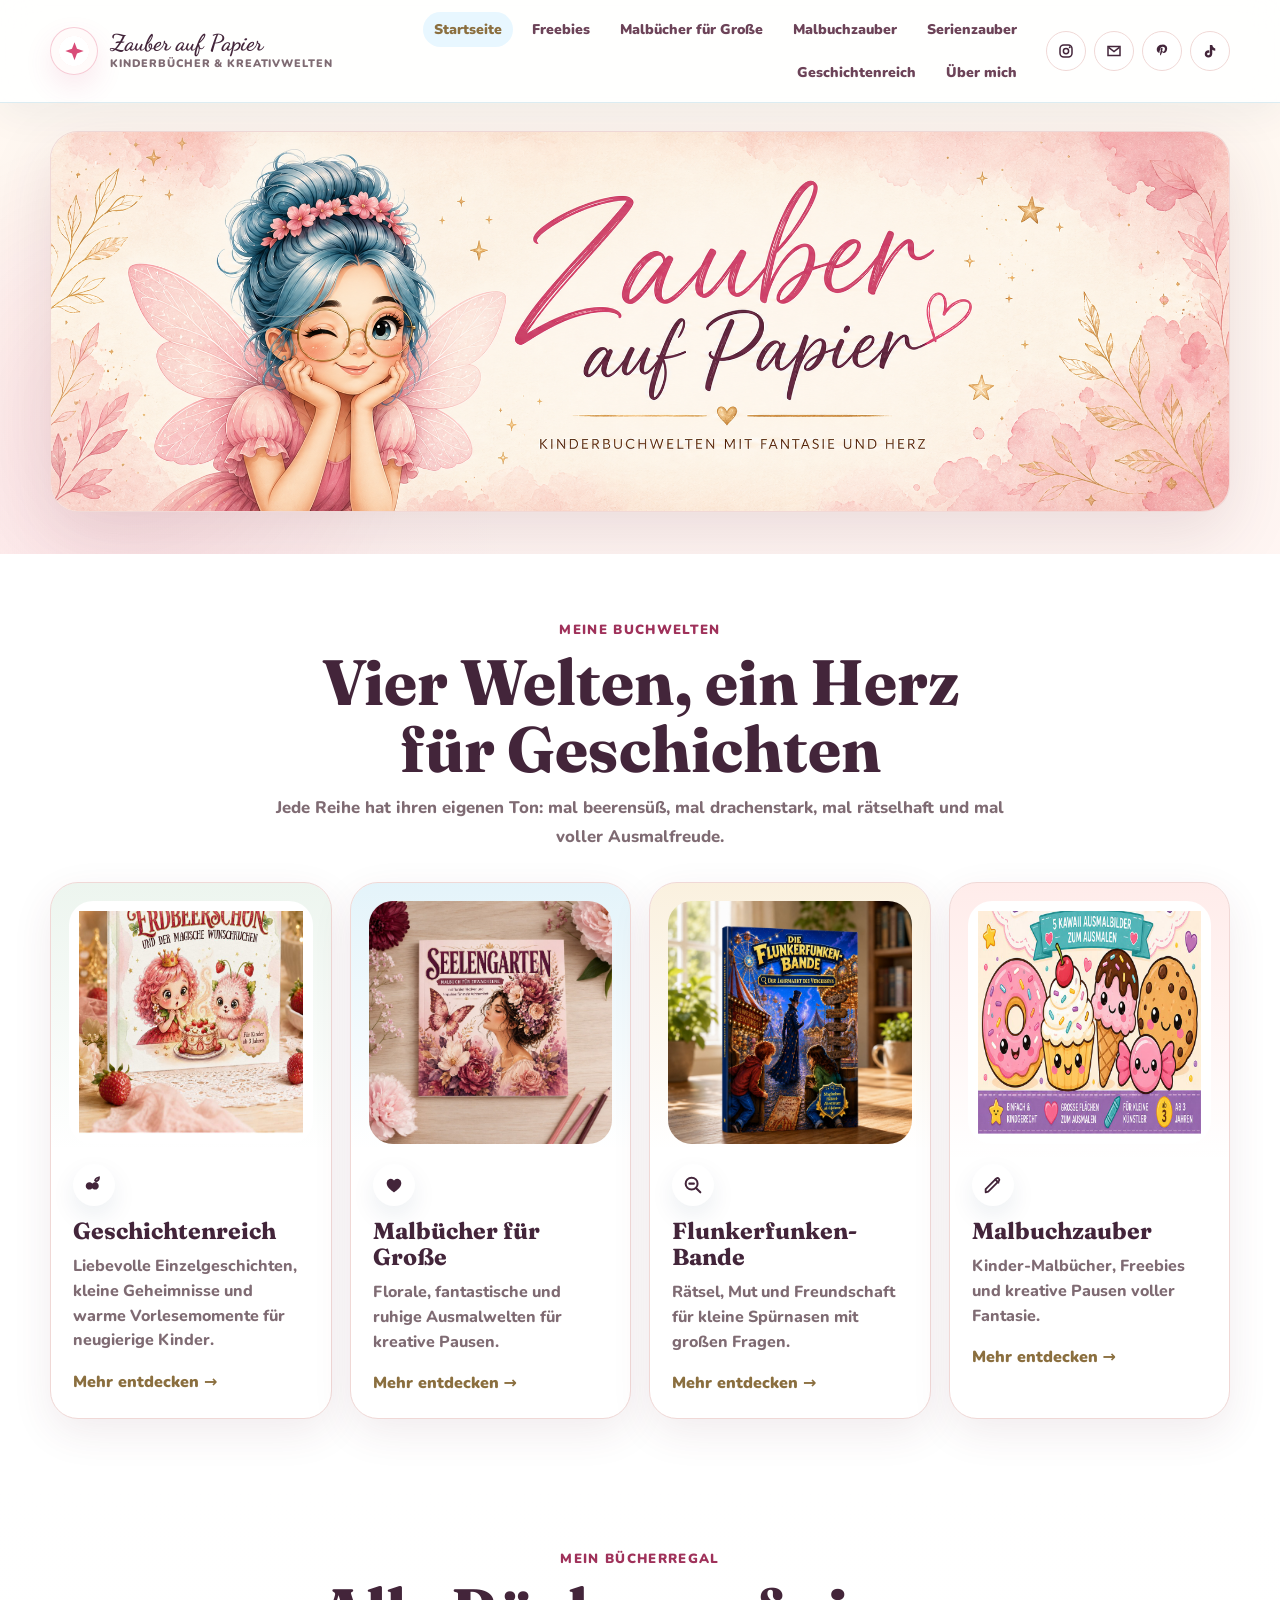
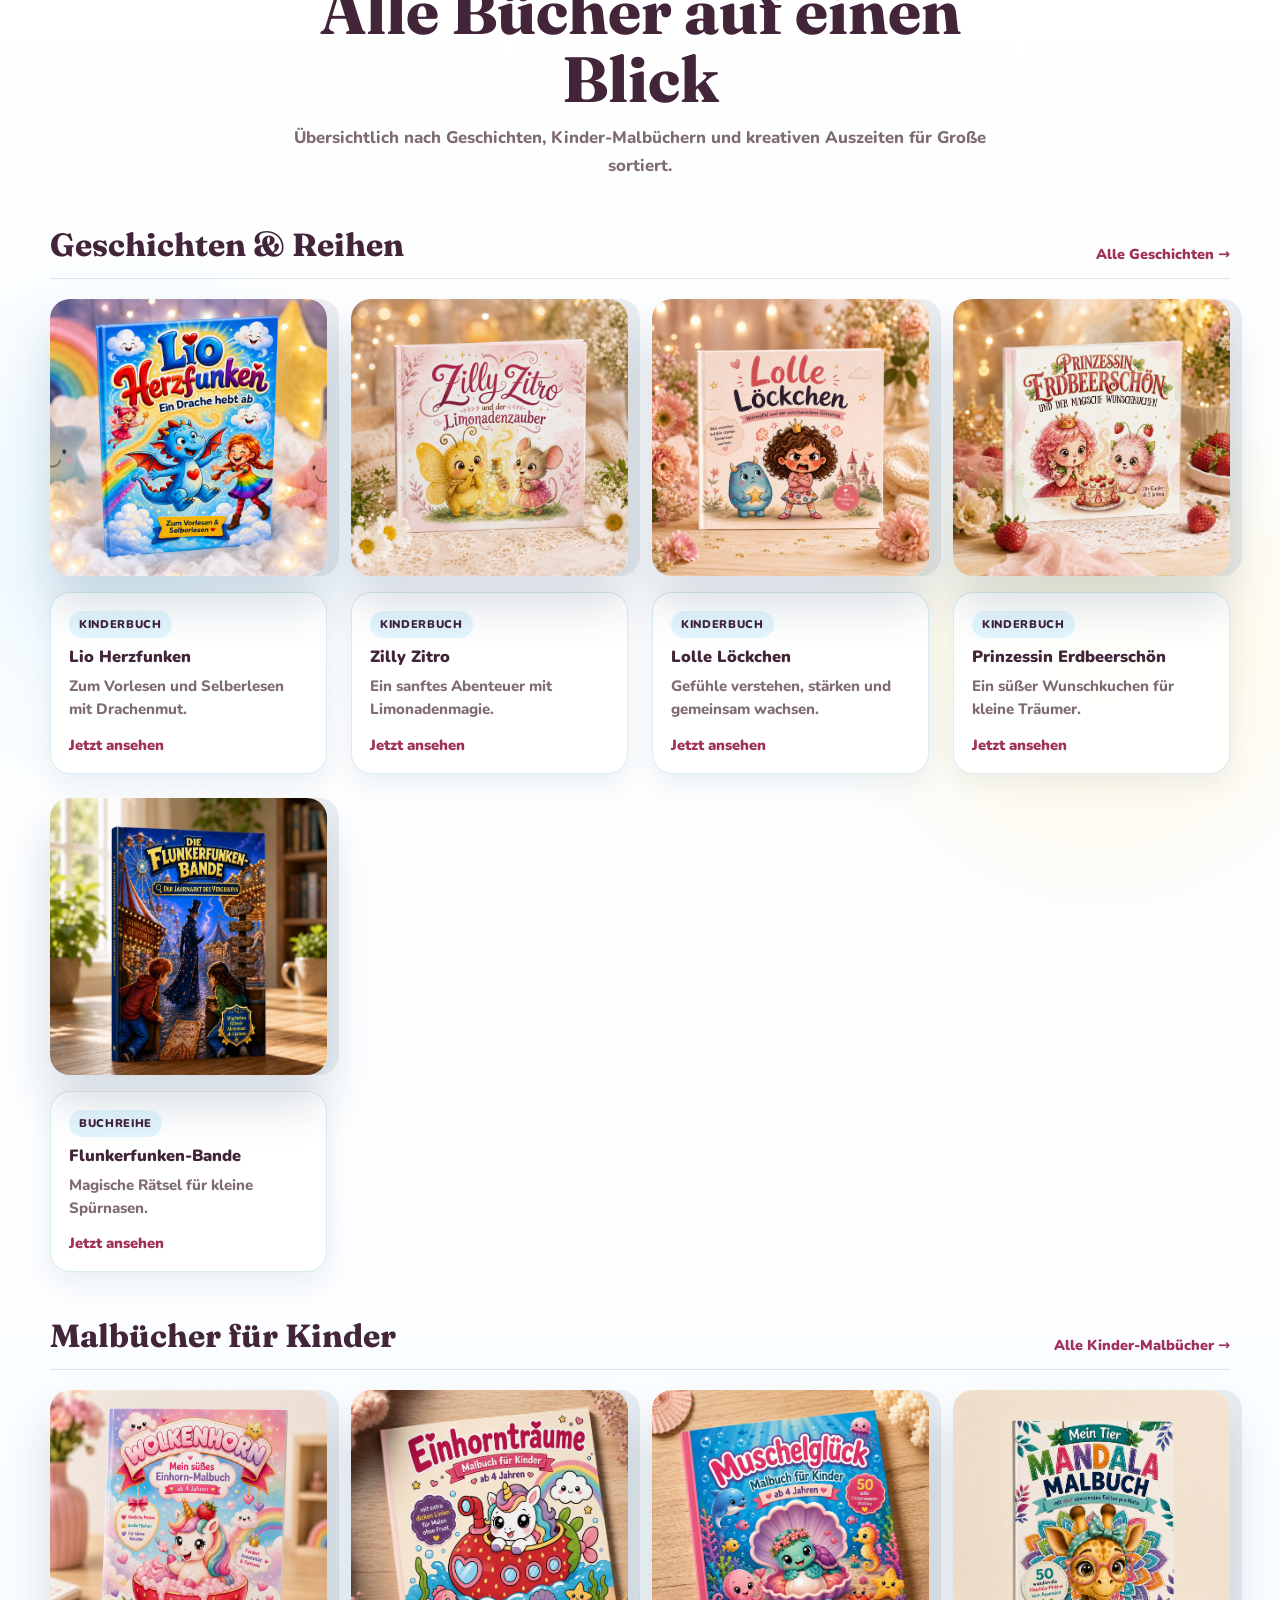
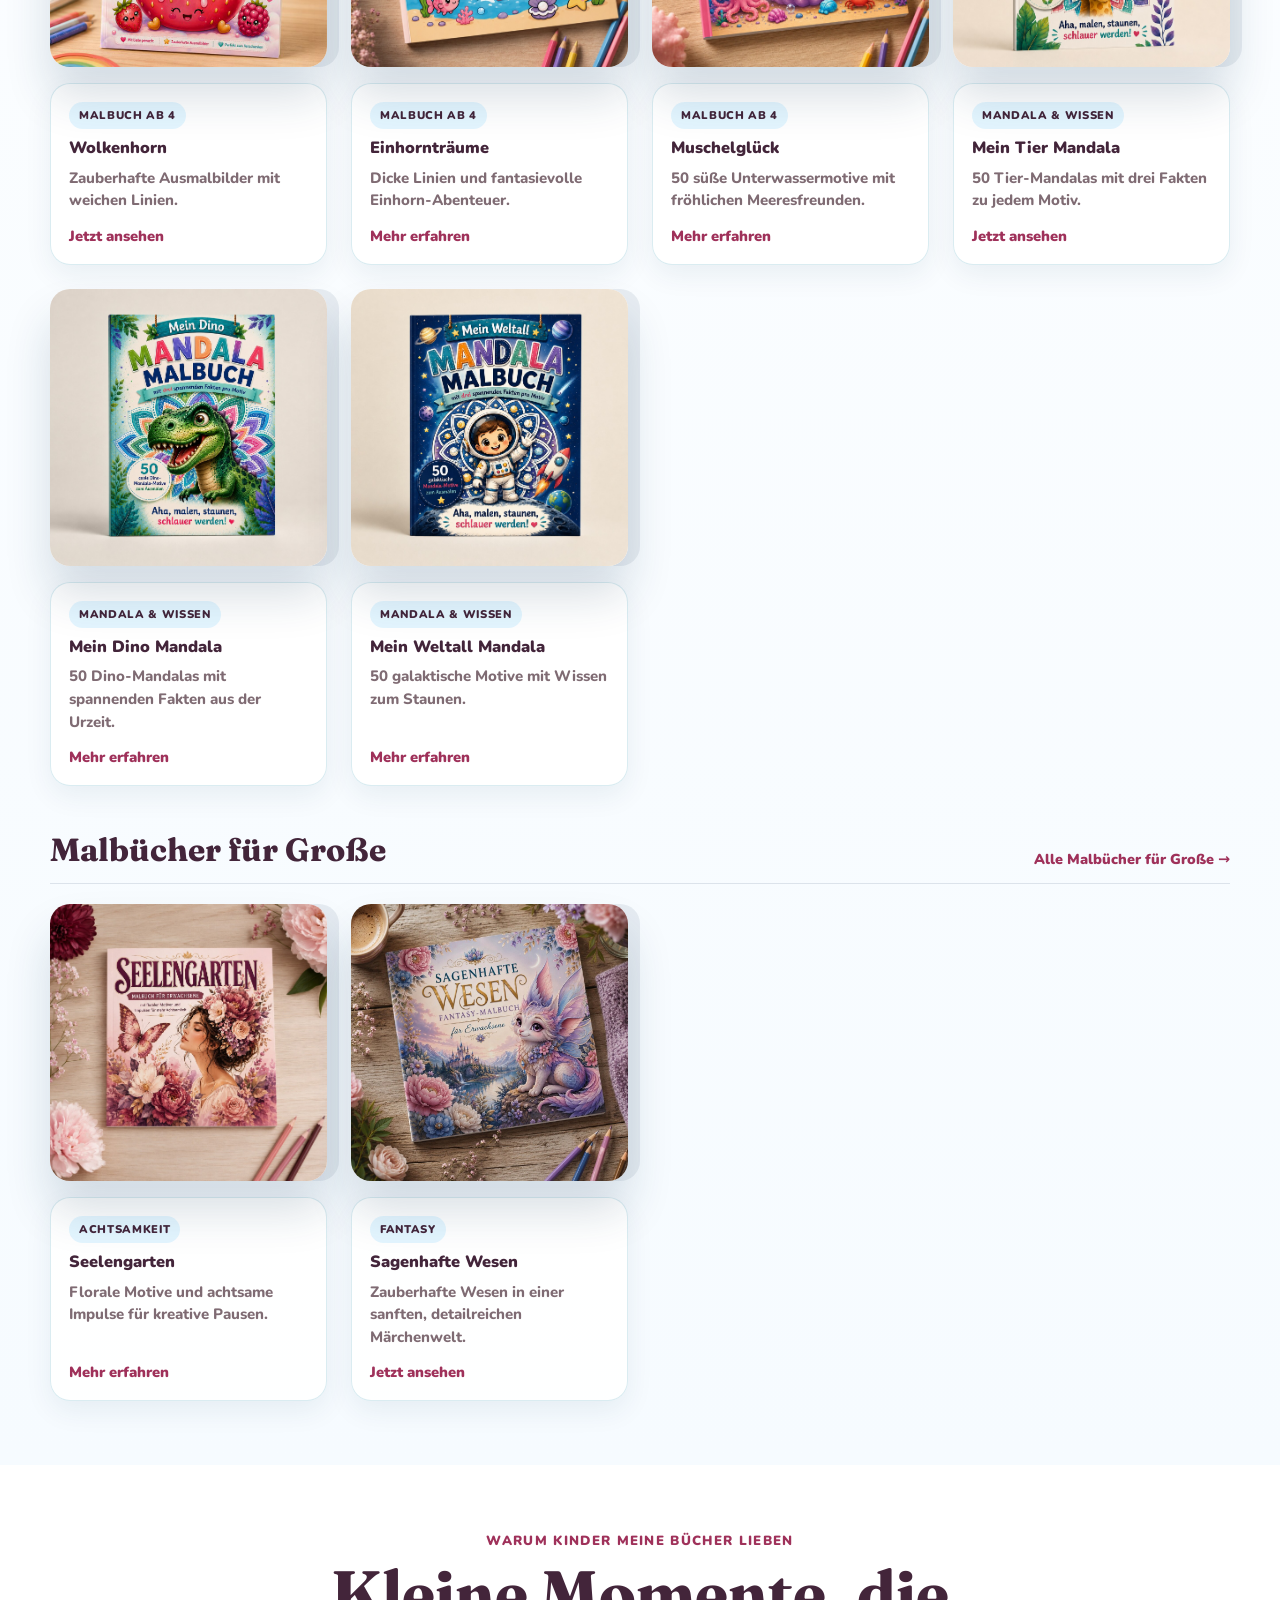
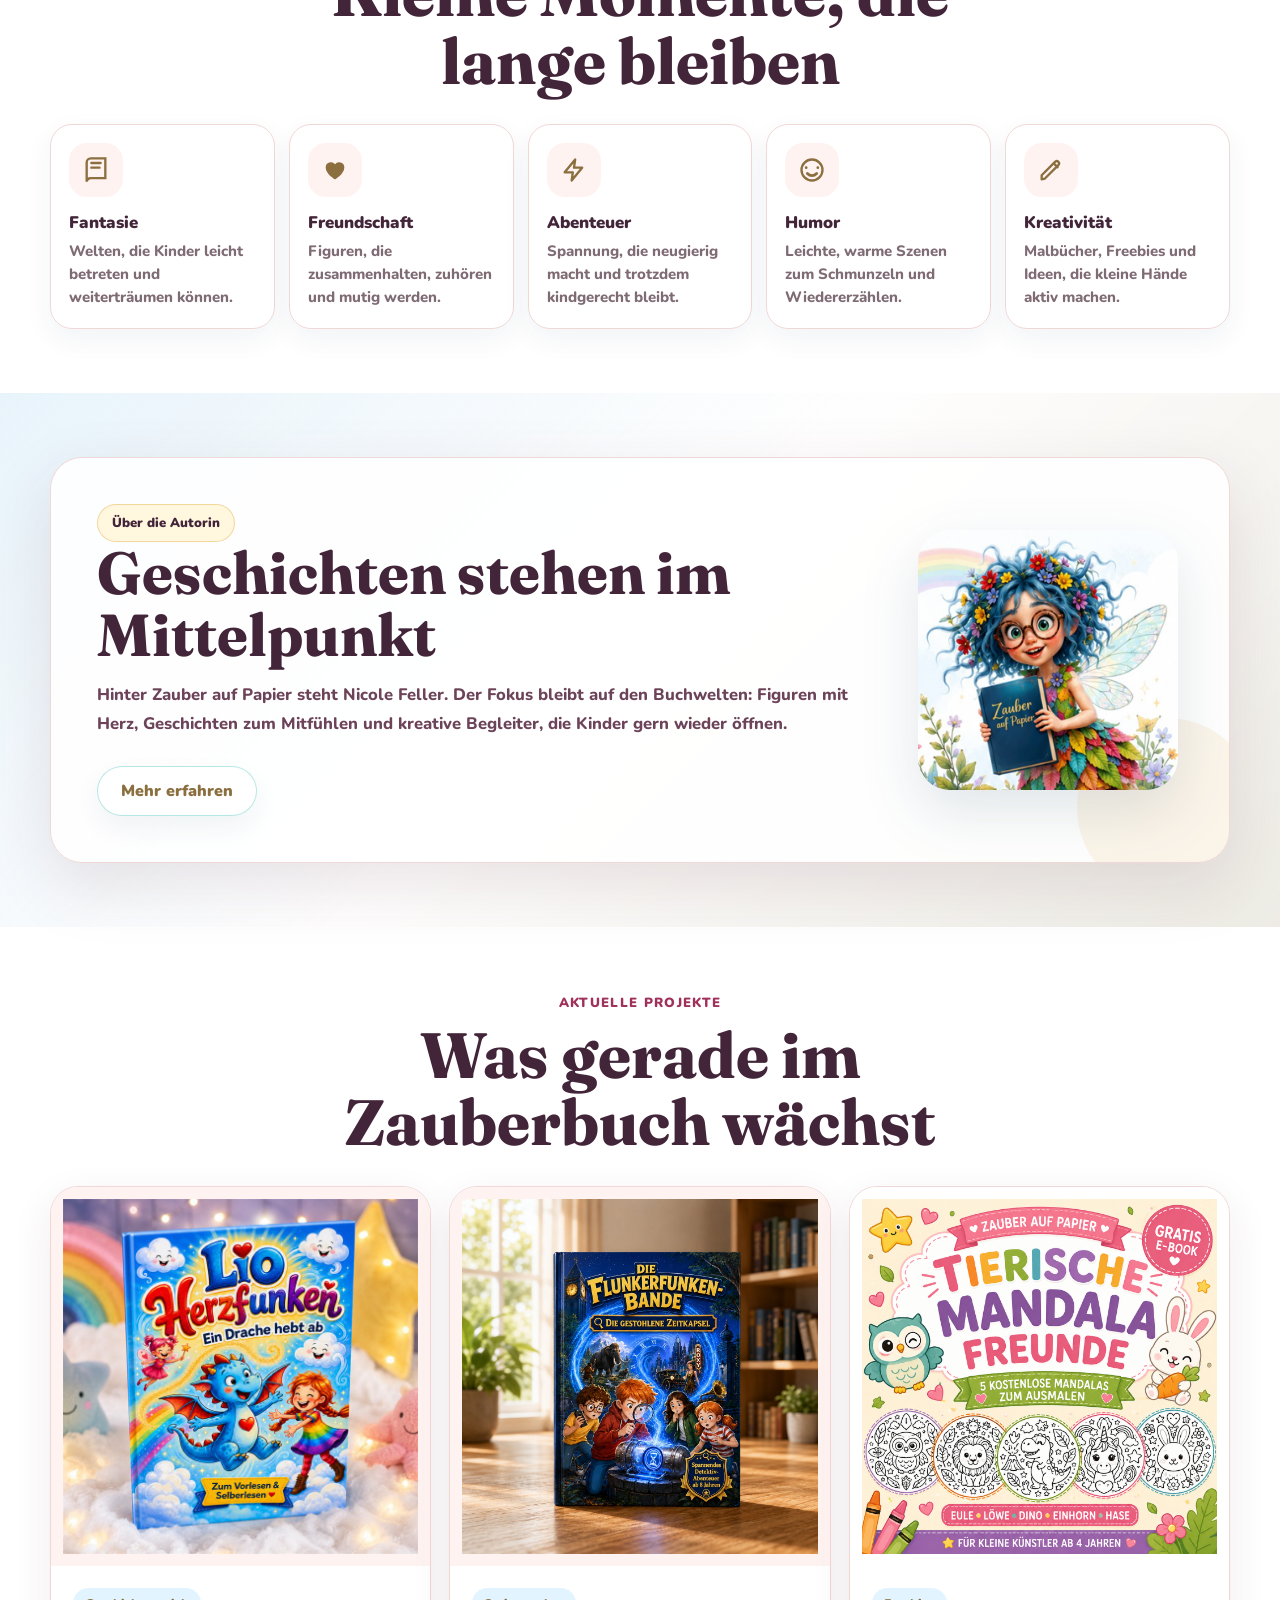
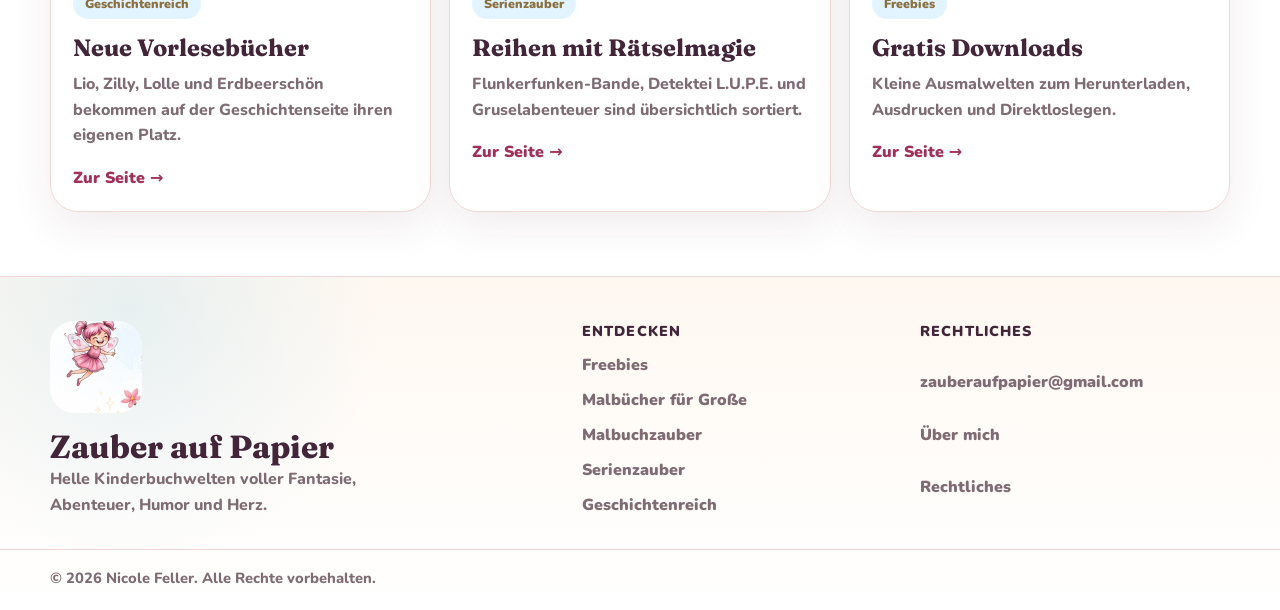
==== commit 79aa7ac5: "Update rose Fluse header style" ====
--- a/index.html
+++ b/index.html
@@ -20,30 +20,30 @@
     <link rel="preconnect" href="https://fonts.googleapis.com" />
     <link rel="preconnect" href="https://fonts.gstatic.com" crossorigin />
     <link
-      href="https://fonts.googleapis.com/css2?family=Fraunces:opsz,wght@9..144,500;9..144,650;9..144,750&amp;family=Nunito:wght@400;700;800;900&amp;display=swap"
+      href="https://fonts.googleapis.com/css2?family=Dancing+Script:wght@600;700&amp;family=Fraunces:opsz,wght@9..144,500;9..144,650;9..144,750&amp;family=Nunito:wght@400;700;800;900&amp;display=swap"
       rel="stylesheet"
     />
     <style>
       :root {
-        --ink: #12365a;
-        --ink-soft: #34516b;
-        --muted: #607589;
-        --paper: #fffefa;
+        --ink: #43253a;
+        --ink-soft: #6c4358;
+        --muted: #7f6b73;
+        --paper: #fff8f1;
         --white: #ffffff;
-        --cloud: #f4fbff;
-        --sky: #dff4ff;
-        --sky-strong: #7cc8e7;
-        --turquoise: #28b9b0;
-        --turquoise-dark: #168d88;
-        --coral: #ff6f61;
-        --coral-dark: #d94b45;
+        --cloud: #fff3f2;
+        --sky: #f9d9d7;
+        --sky-strong: #ef9fa8;
+        --turquoise: #b7a371;
+        --turquoise-dark: #8b6f3f;
+        --coral: #d94c78;
+        --coral-dark: #9f315a;
         --sage: #9bc8a5;
         --sage-dark: #4f8f68;
-        --gold: #e7b65b;
-        --gold-soft: #fff4cf;
-        --line: #d8ebf1;
-        --shadow: 0 22px 65px rgba(18, 54, 90, 0.12);
-        --soft-shadow: 0 14px 40px rgba(18, 54, 90, 0.09);
+        --gold: #c99a4a;
+        --gold-soft: #fff0cf;
+        --line: #f0d8d6;
+        --shadow: 0 22px 65px rgba(96, 48, 64, 0.13);
+        --soft-shadow: 0 14px 40px rgba(96, 48, 64, 0.09);
       }
 
       * {
@@ -59,9 +59,9 @@
         min-height: 100vh;
         overflow-x: hidden;
         background:
-          radial-gradient(circle at 12% 8%, rgba(124, 200, 231, 0.18), transparent 22rem),
-          radial-gradient(circle at 92% 18%, rgba(40, 185, 176, 0.11), transparent 20rem),
-          linear-gradient(180deg, #fbfeff 0%, #ffffff 38%, #f8fcfb 100%);
+          radial-gradient(circle at 12% 8%, rgba(217, 76, 120, 0.14), transparent 22rem),
+          radial-gradient(circle at 92% 18%, rgba(201, 154, 74, 0.12), transparent 20rem),
+          linear-gradient(180deg, #fff8f1 0%, #ffffff 38%, #fff6f3 100%);
         color: var(--ink);
         font-family: "Nunito", system-ui, sans-serif;
       }
@@ -170,8 +170,8 @@
         width: fit-content;
         align-items: center;
         gap: 12px;
-        font-family: "Fraunces", Georgia, serif;
-        font-size: 1.15rem;
+        font-family: "Dancing Script", "Fraunces", Georgia, serif;
+        font-size: 1.42rem;
         font-weight: 750;
         line-height: 1;
       }
@@ -181,13 +181,13 @@
         width: 48px;
         height: 48px;
         place-items: center;
-        border: 1px solid rgba(124, 200, 231, 0.45);
+        border: 1px solid rgba(217, 76, 120, 0.24);
         border-radius: 50%;
         background:
-          radial-gradient(circle, rgba(255, 255, 255, 0.96) 0 45%, rgba(223, 244, 255, 0.9) 46% 100%);
+          radial-gradient(circle, rgba(255, 255, 255, 0.96) 0 45%, rgba(255, 243, 242, 0.95) 46% 100%);
         color: var(--coral);
         box-shadow:
-          0 12px 28px rgba(40, 185, 176, 0.14),
+          0 12px 28px rgba(217, 76, 120, 0.12),
           inset 0 0 0 8px rgba(255, 255, 255, 0.62);
       }
 
@@ -550,13 +550,14 @@
       .banner-hero {
         padding: 28px 0 42px;
         background:
-          radial-gradient(circle at 10% 70%, rgba(124, 200, 231, 0.14), transparent 18rem),
-          linear-gradient(180deg, rgba(255, 255, 255, 0.88), rgba(244, 251, 255, 0.58));
+          radial-gradient(circle at 10% 70%, rgba(217, 76, 120, 0.12), transparent 18rem),
+          linear-gradient(180deg, rgba(255, 248, 241, 0.92), rgba(255, 243, 242, 0.64));
       }
 
       .banner-frame {
         overflow: hidden;
-        border: 1px solid rgba(216, 235, 241, 0.92);
+        aspect-ratio: 1920 / 620;
+        border: 1px solid rgba(240, 216, 214, 0.96);
         border-radius: 28px;
         background: var(--white);
         box-shadow: var(--shadow);
@@ -566,6 +567,7 @@
       .header-banner {
         display: block;
         width: 100%;
+        height: 100%;
       }
 
       .header-banner {
@@ -1042,7 +1044,7 @@
         border-top: 1px solid var(--line);
         background:
           radial-gradient(circle at 10% 10%, rgba(124, 200, 231, 0.18), transparent 16rem),
-          linear-gradient(180deg, #f7fcff, #ffffff);
+          linear-gradient(180deg, #fff8f1, #ffffff);
       }
 
       .footer-grid {
@@ -1144,6 +1146,25 @@
       }
 
       @media (max-width: 679px) {
+        .header-inner {
+          justify-items: stretch;
+        }
+
+        .brand {
+          justify-self: start;
+        }
+
+        .nav {
+          width: min(calc(100vw - 2rem), 320px);
+          justify-self: start;
+          grid-template-columns: 1fr;
+        }
+
+        .nav a {
+          display: block;
+          width: 100%;
+        }
+
         .banner-hero {
           padding: 18px 0 32px;
         }
@@ -1153,7 +1174,25 @@
         }
 
         .header-banner {
-          aspect-ratio: 900 / 980;
+          aspect-ratio: 1920 / 620;
+          object-fit: cover;
+          object-position: center;
+          background: #fff8f1;
+        }
+
+        .section-heading h2 {
+          font-size: clamp(1.62rem, 7.6vw, 2.05rem);
+        }
+
+        .worlds .section-heading h2 {
+          max-width: 11ch;
+          margin-inline: auto;
+        }
+
+        .section-heading p {
+          max-width: 32ch;
+          margin-inline: auto;
+          font-size: 0.98rem;
         }
       }
 
@@ -1334,10 +1373,10 @@
           <h1 class="visually-hidden" id="hero-title">Zauber auf Papier - Kinderbücher voller Fantasie, Abenteuer und Herz</h1>
           <div class="banner-frame" aria-label="Zauber auf Papier Banner">
             <picture>
-              <source media="(max-width: 679px)" srcset="images/home-header-banner-mobile.jpg" />
+              <source media="(max-width: 679px)" srcset="images/home-header-banner-rose-fluse.png" />
               <img
                 class="header-banner"
-                src="images/home-header-banner.jpg"
+                src="images/home-header-banner-rose-fluse.png"
                 alt="Zauber auf Papier - Kinderbücher voller Fantasie, Abenteuer und Herz mit kleiner Fee"
                 fetchpriority="high"
                 decoding="async"
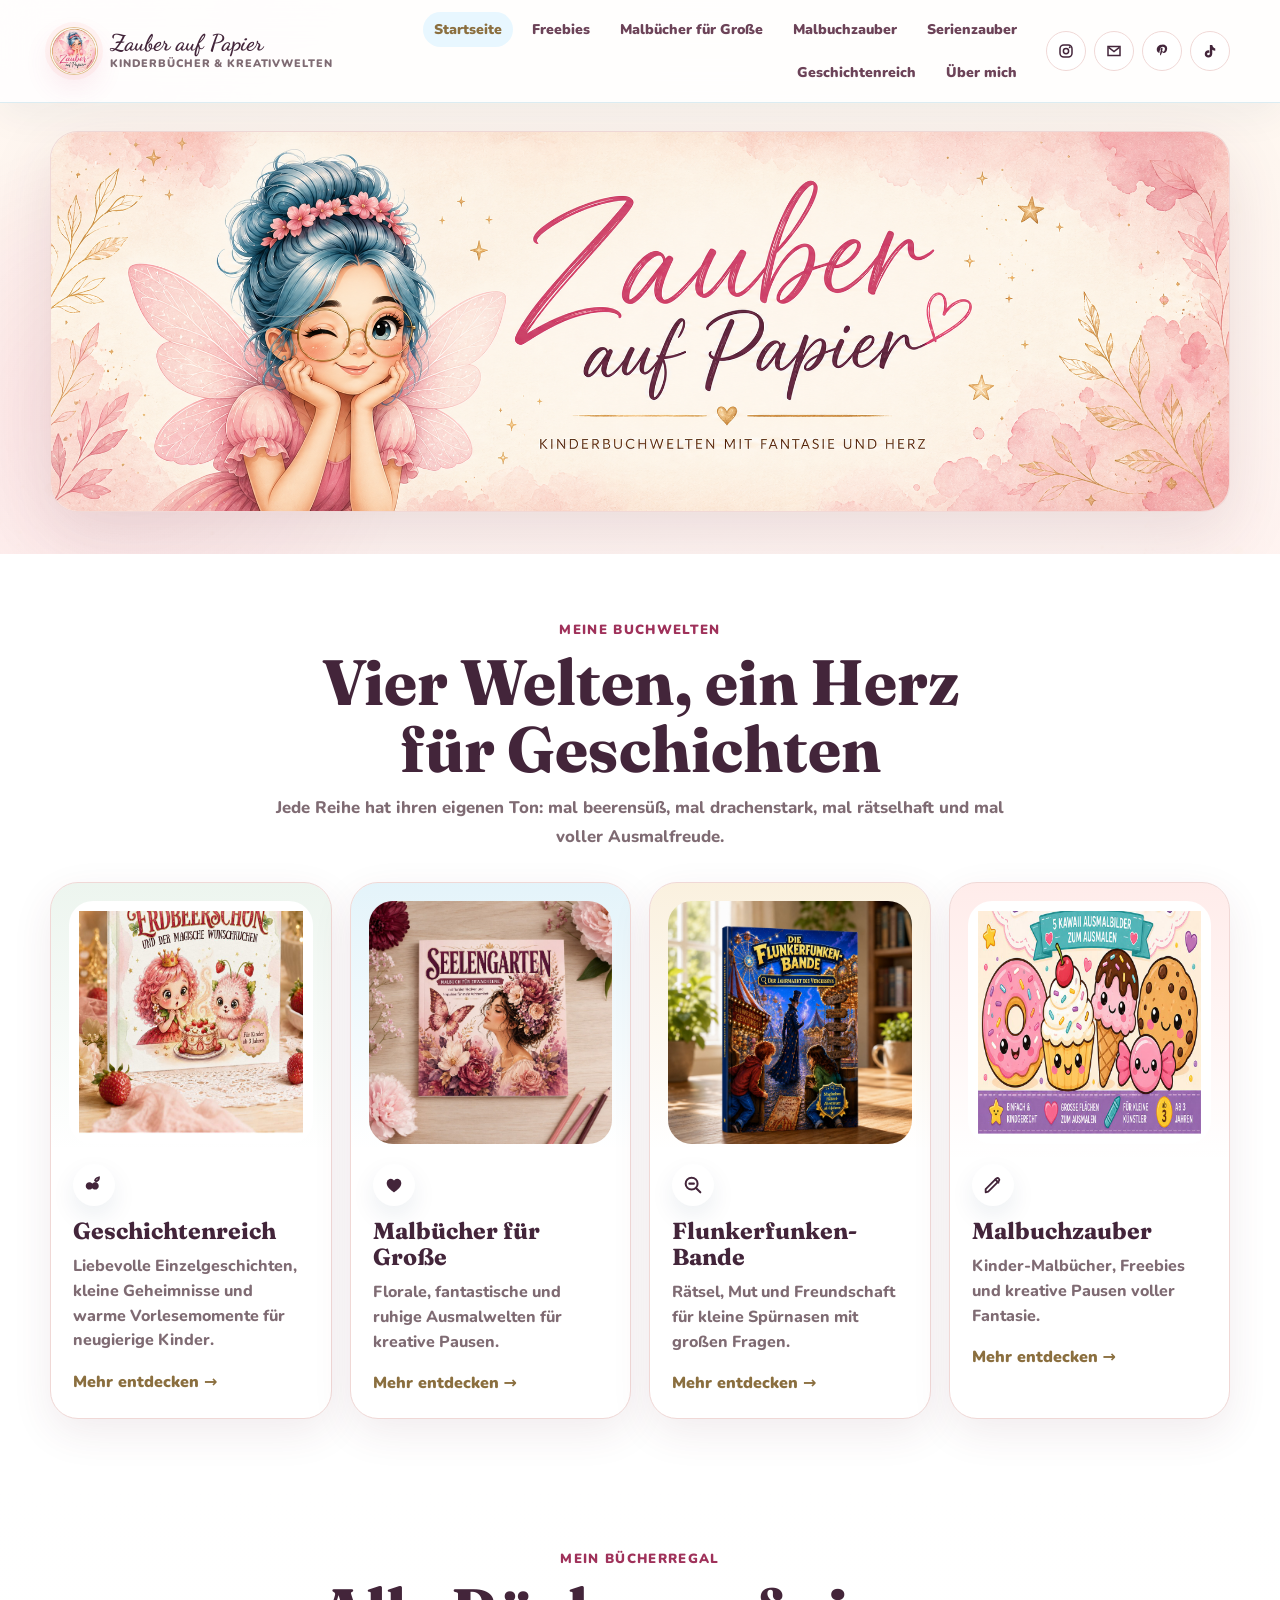
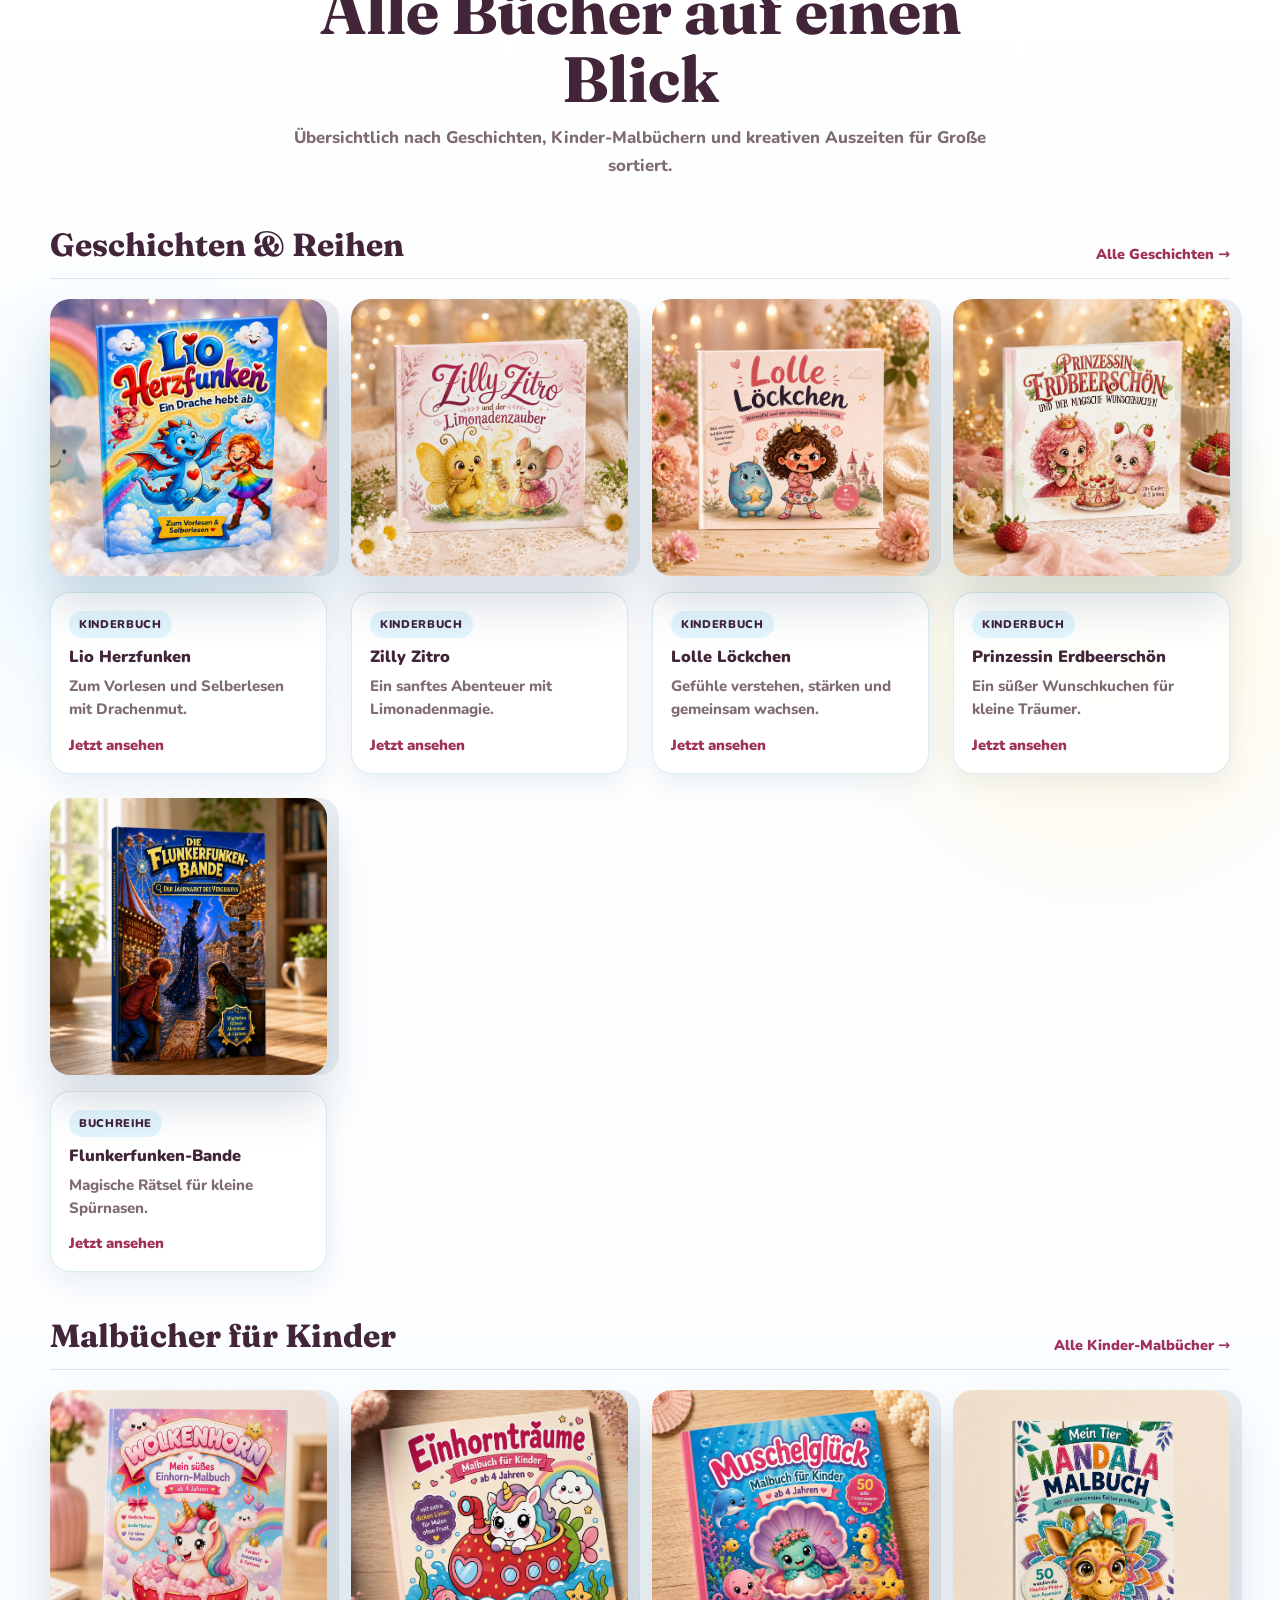
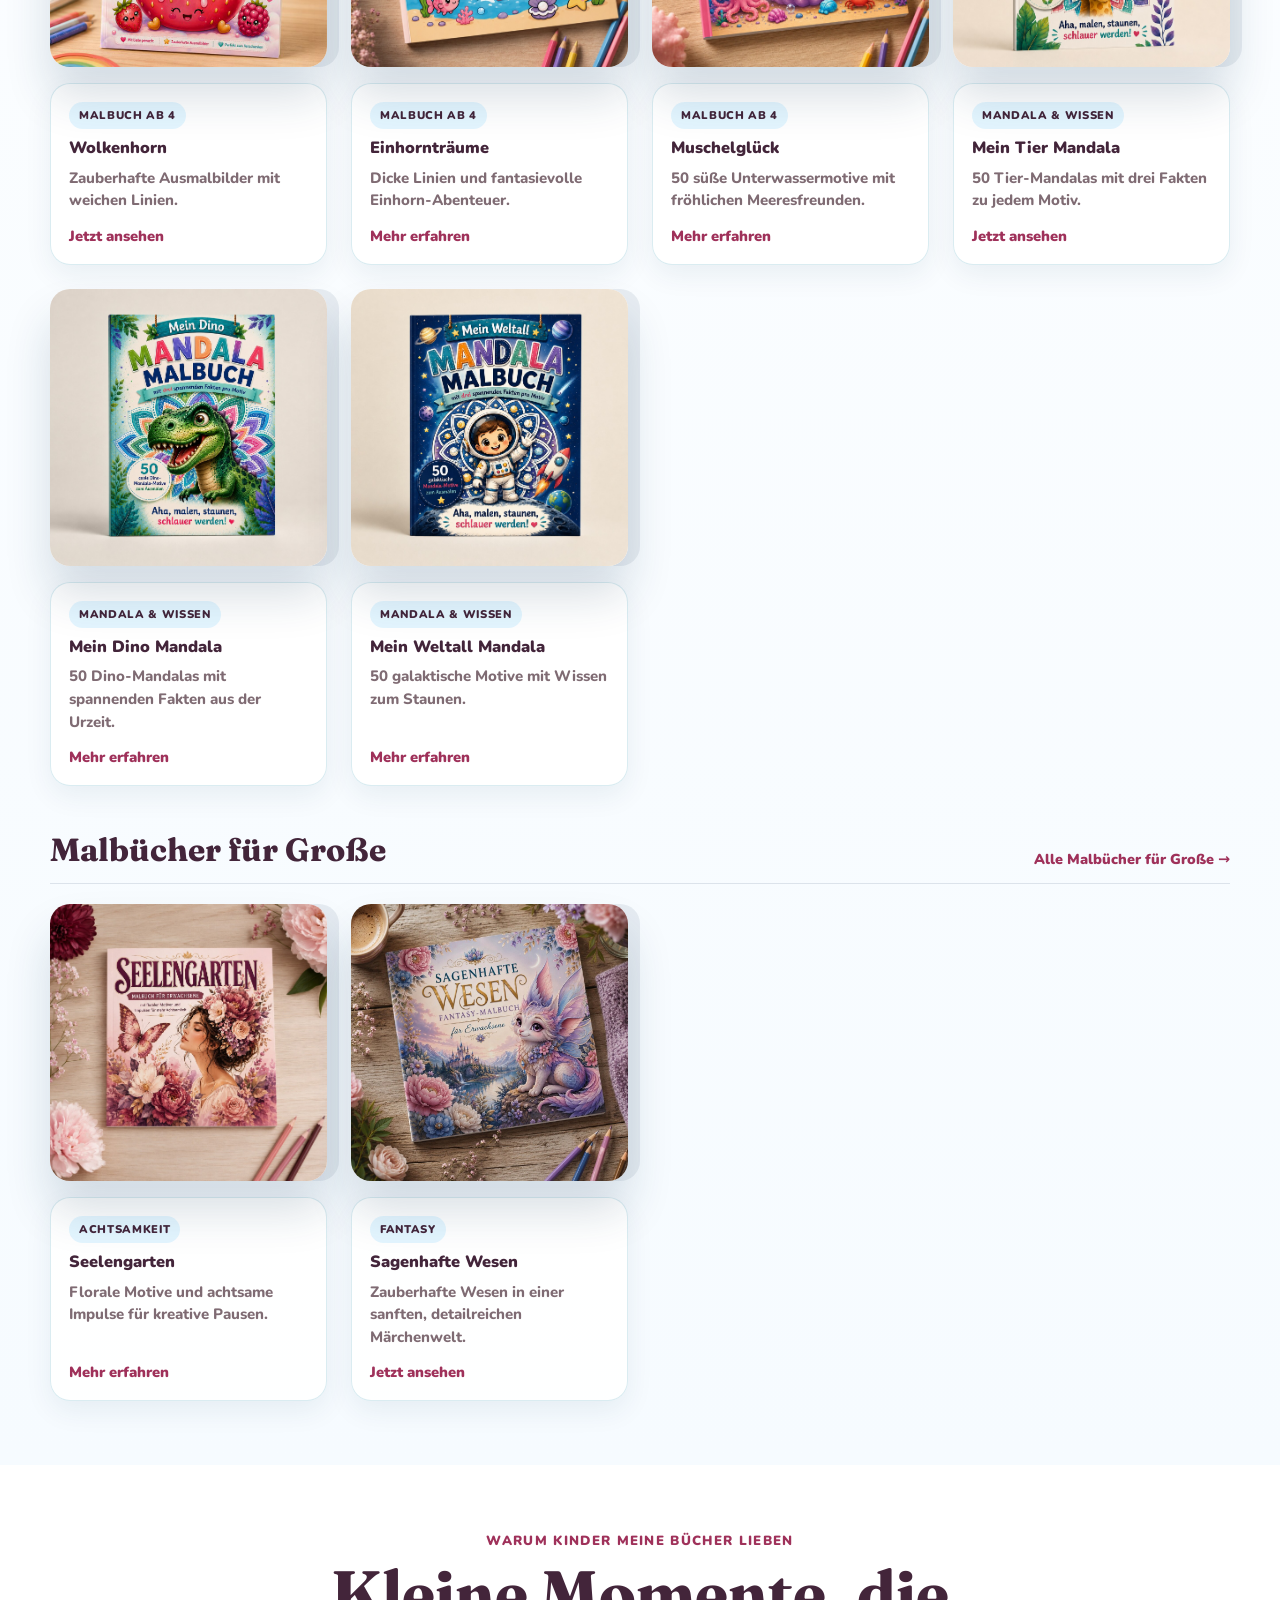
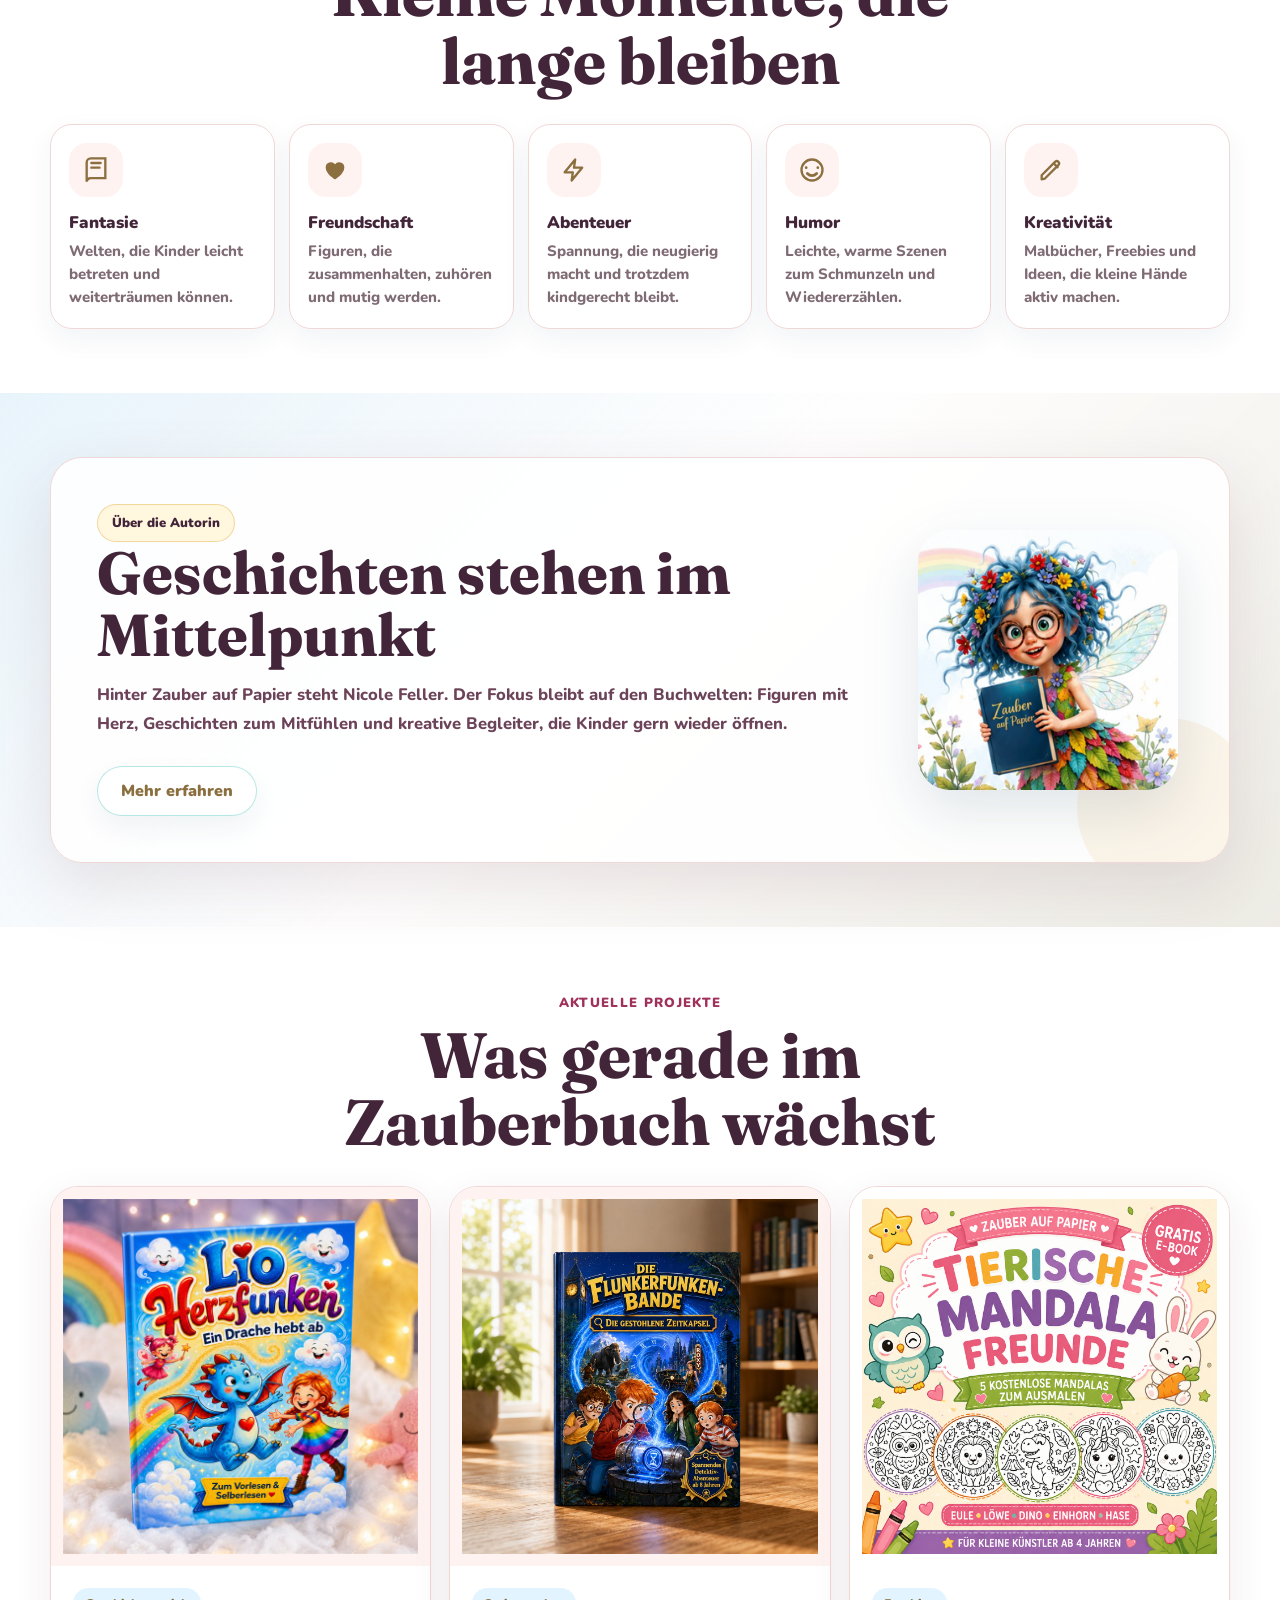
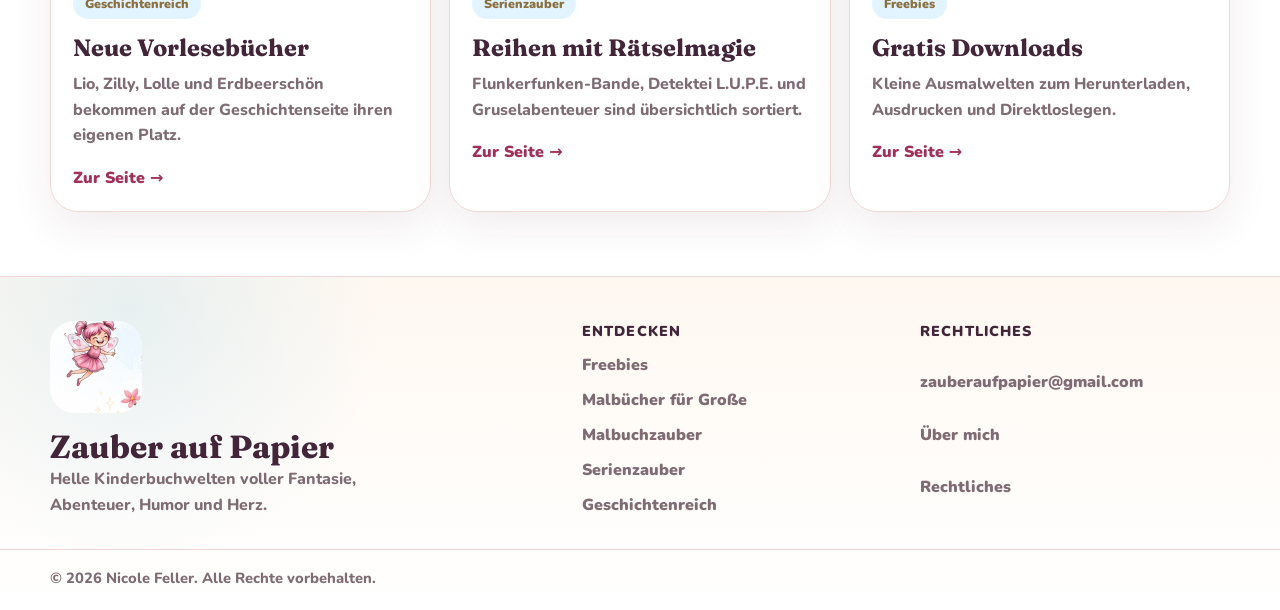
==== commit 52b43a62: "Add Fluse logo and rose watercolor texture" ====
--- a/index.html
+++ b/index.html
@@ -59,6 +59,8 @@
         min-height: 100vh;
         overflow-x: hidden;
         background:
+          linear-gradient(180deg, rgba(255, 248, 241, 0.88), rgba(255, 255, 255, 0.9) 38%, rgba(255, 246, 243, 0.9)),
+          url("images/watercolor-rose-bg.png") top center / min(100%, 1280px) auto repeat-y,
           radial-gradient(circle at 12% 8%, rgba(217, 76, 120, 0.14), transparent 22rem),
           radial-gradient(circle at 92% 18%, rgba(201, 154, 74, 0.12), transparent 20rem),
           linear-gradient(180deg, #fff8f1 0%, #ffffff 38%, #fff6f3 100%);
@@ -181,19 +183,20 @@
         width: 48px;
         height: 48px;
         place-items: center;
-        border: 1px solid rgba(217, 76, 120, 0.24);
+        overflow: hidden;
+        border: 1px solid rgba(201, 154, 74, 0.55);
         border-radius: 50%;
-        background:
-          radial-gradient(circle, rgba(255, 255, 255, 0.96) 0 45%, rgba(255, 243, 242, 0.95) 46% 100%);
+        background: #fff8f1;
         color: var(--coral);
         box-shadow:
           0 12px 28px rgba(217, 76, 120, 0.12),
-          inset 0 0 0 8px rgba(255, 255, 255, 0.62);
-      }
-
-      .brand-mark svg {
-        width: 23px;
-        height: 23px;
+          0 0 0 5px rgba(255, 243, 242, 0.86);
+      }
+
+      .brand-mark img {
+        width: 100%;
+        height: 100%;
+        object-fit: cover;
       }
 
       .brand small {
@@ -1322,9 +1325,7 @@
       <div class="container header-inner">
         <a class="brand" href="index.html" aria-label="Zauber auf Papier Startseite">
           <span class="brand-mark" aria-hidden="true">
-            <svg viewBox="0 0 24 24">
-              <path d="M12 2.4l2.6 6.6 7 2.6-7 2.6-2.6 7-2.6-7-7-2.6 7-2.6L12 2.4z" fill="currentColor" />
-            </svg>
+            <img src="images/brand-logo-fluse-round.png" alt="" />
           </span>
           <span>Zauber auf Papier<small>Kinderbücher &amp; Kreativwelten</small></span>
         </a>
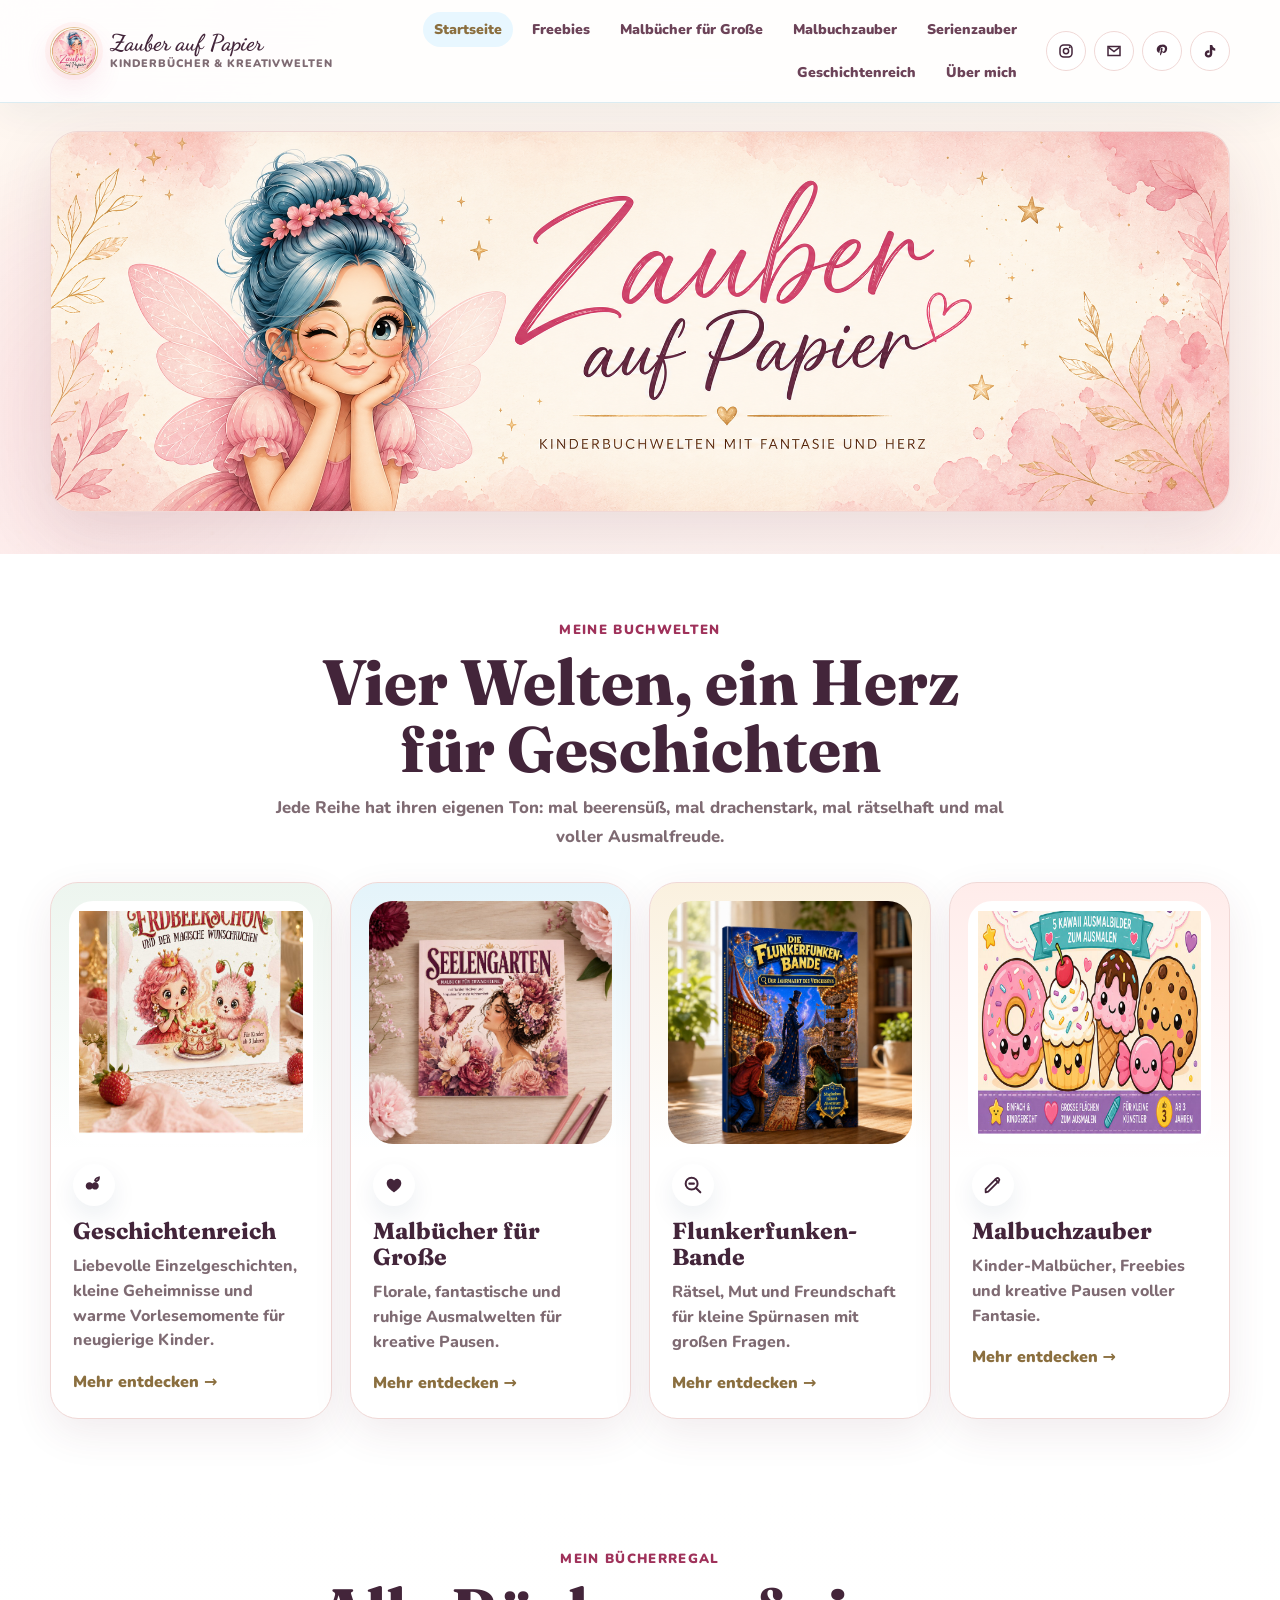
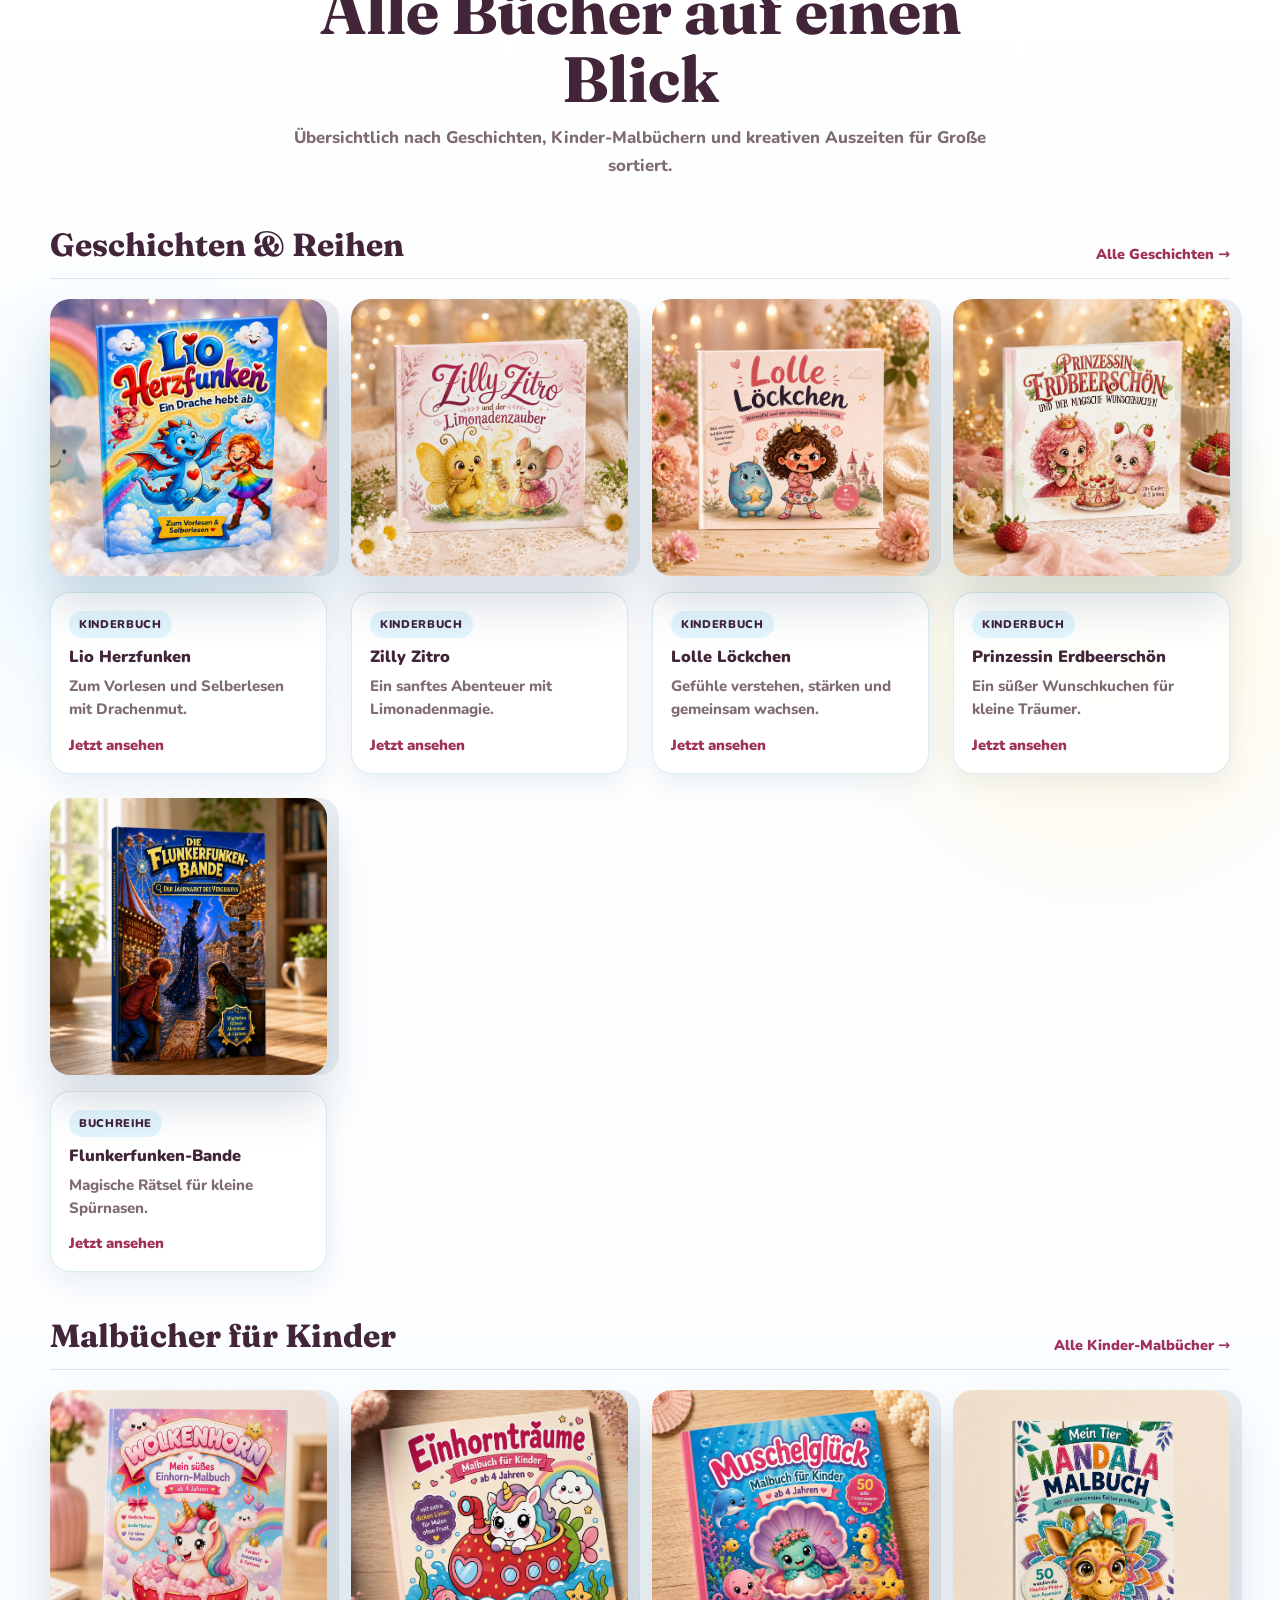
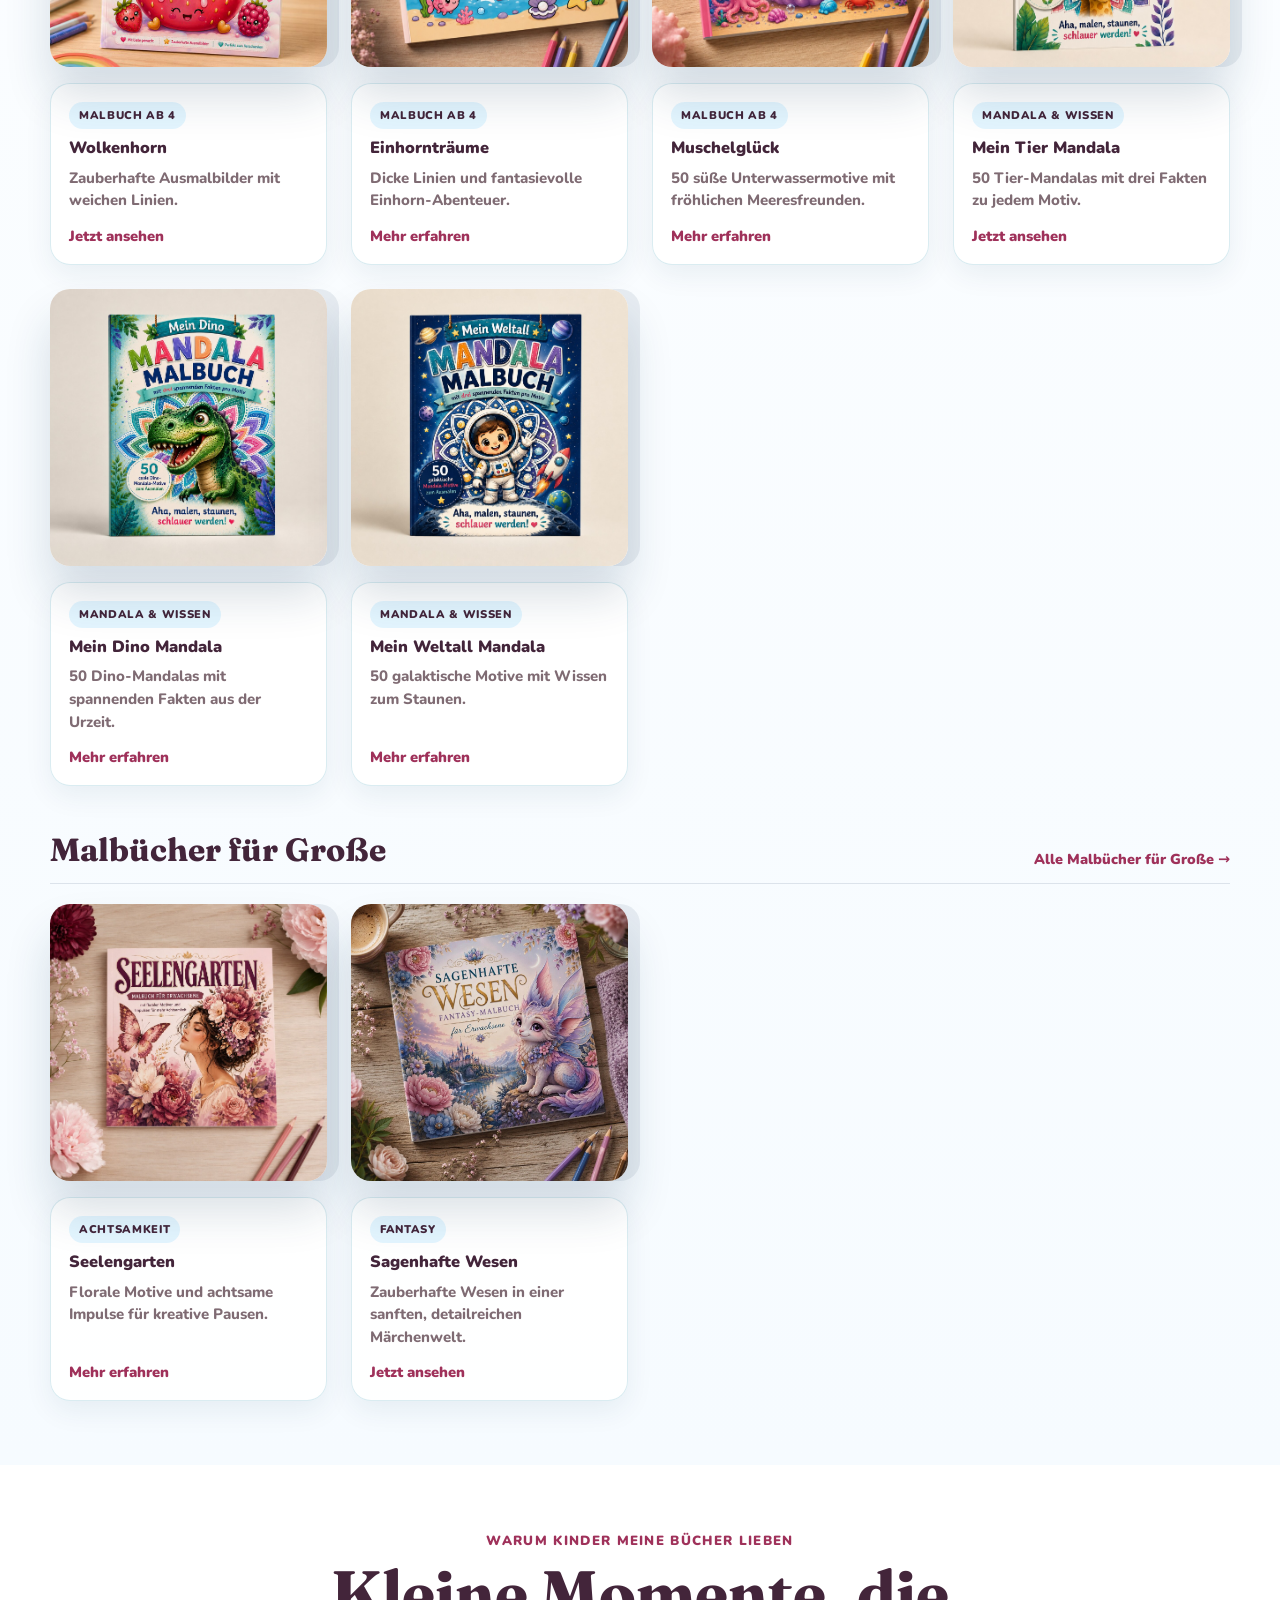
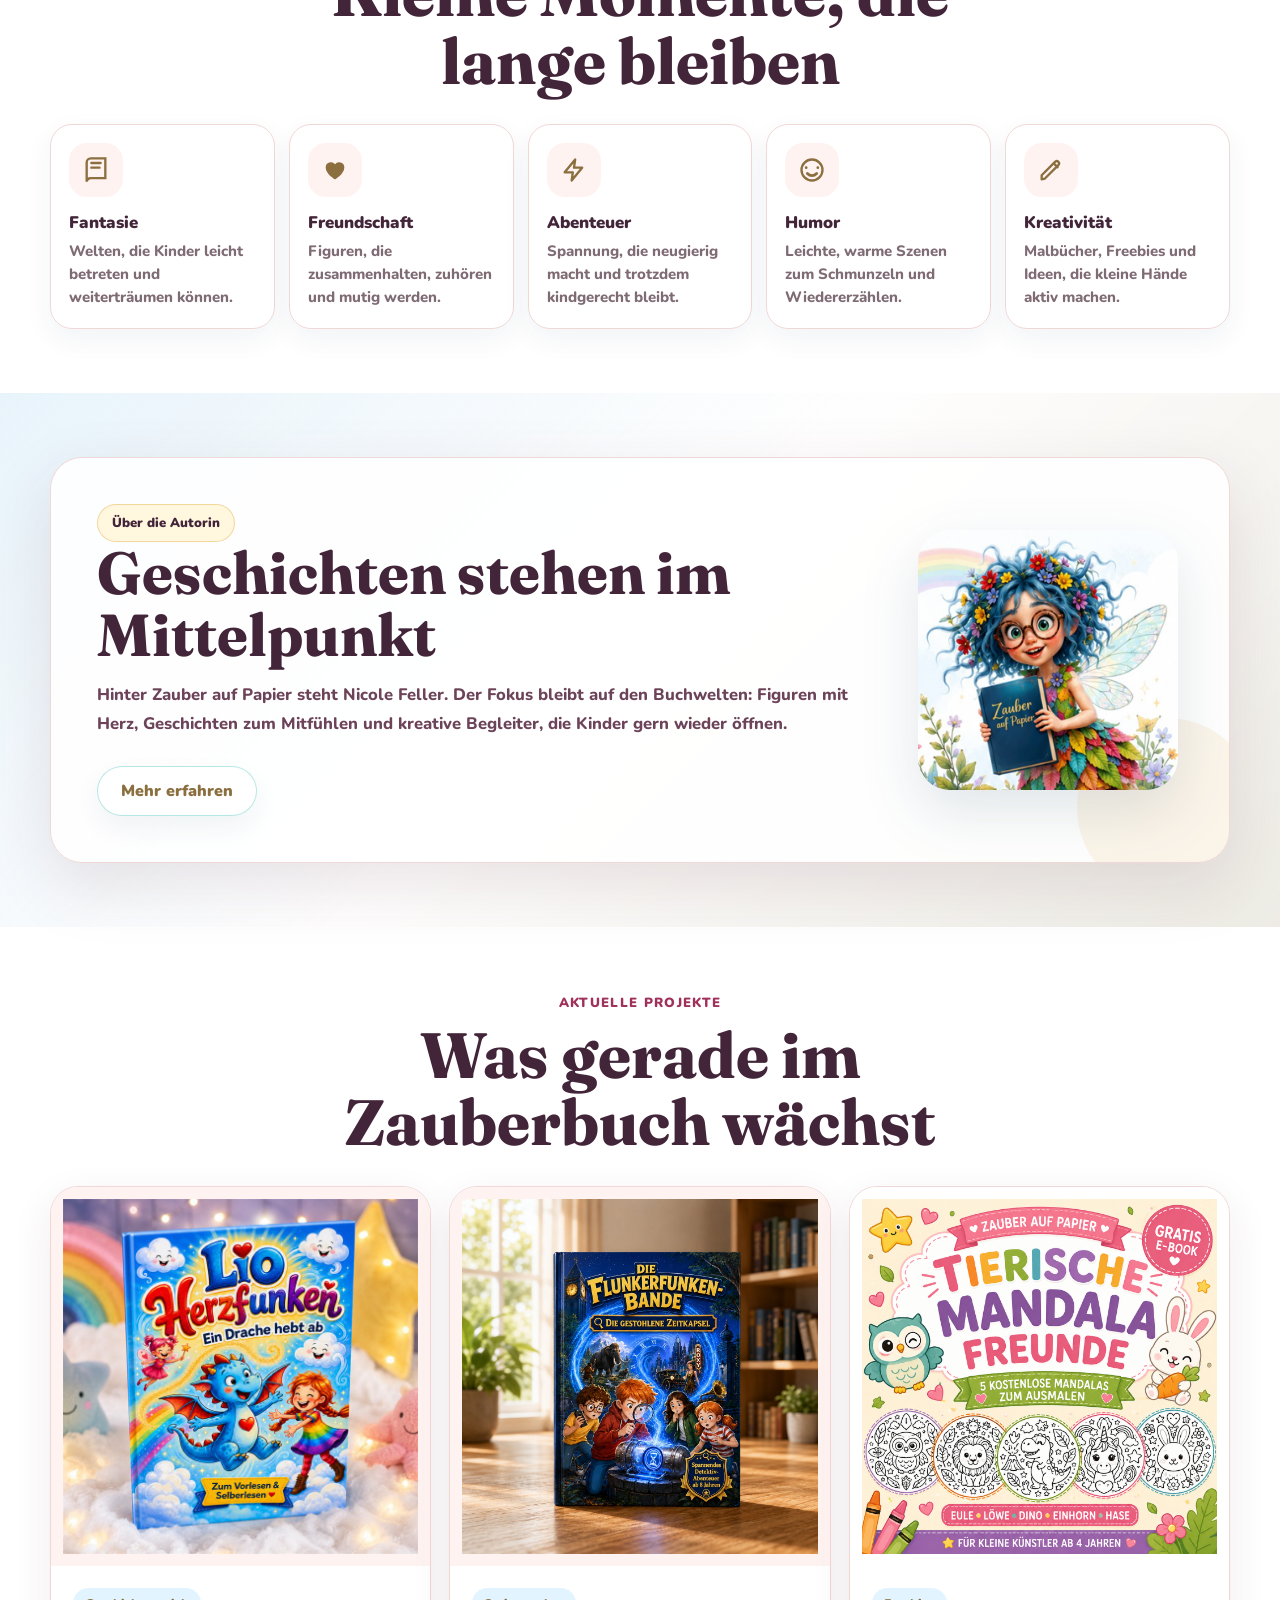
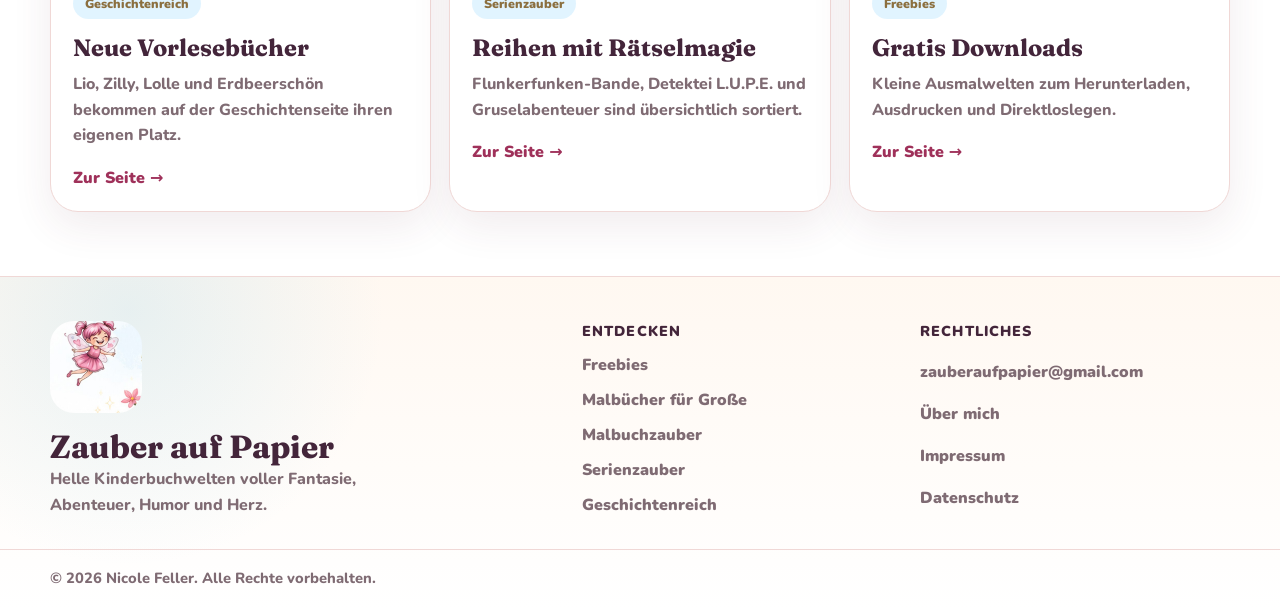
==== commit eb9f2fd2: "Split legal footer links" ====
--- a/index.html
+++ b/index.html
@@ -1709,7 +1709,8 @@
           <h3>Rechtliches</h3>
           <a href="mailto:zauberaufpapier@gmail.com">zauberaufpapier@gmail.com</a>
           <a href="seiten/ueber-mich.html">Über mich</a>
-          <a href="https://versteckmich.de/zauberaufpapier" data-popup-link>Rechtliches</a>
+          <a href="https://versteckmich.de/zauberaufpapier/impressum" data-popup-link>Impressum</a>
+          <a href="https://versteckmich.de/zauberaufpapier/datenschutz" data-popup-link>Datenschutz</a>
         </div>
       </div>
       <div class="footer-bottom">
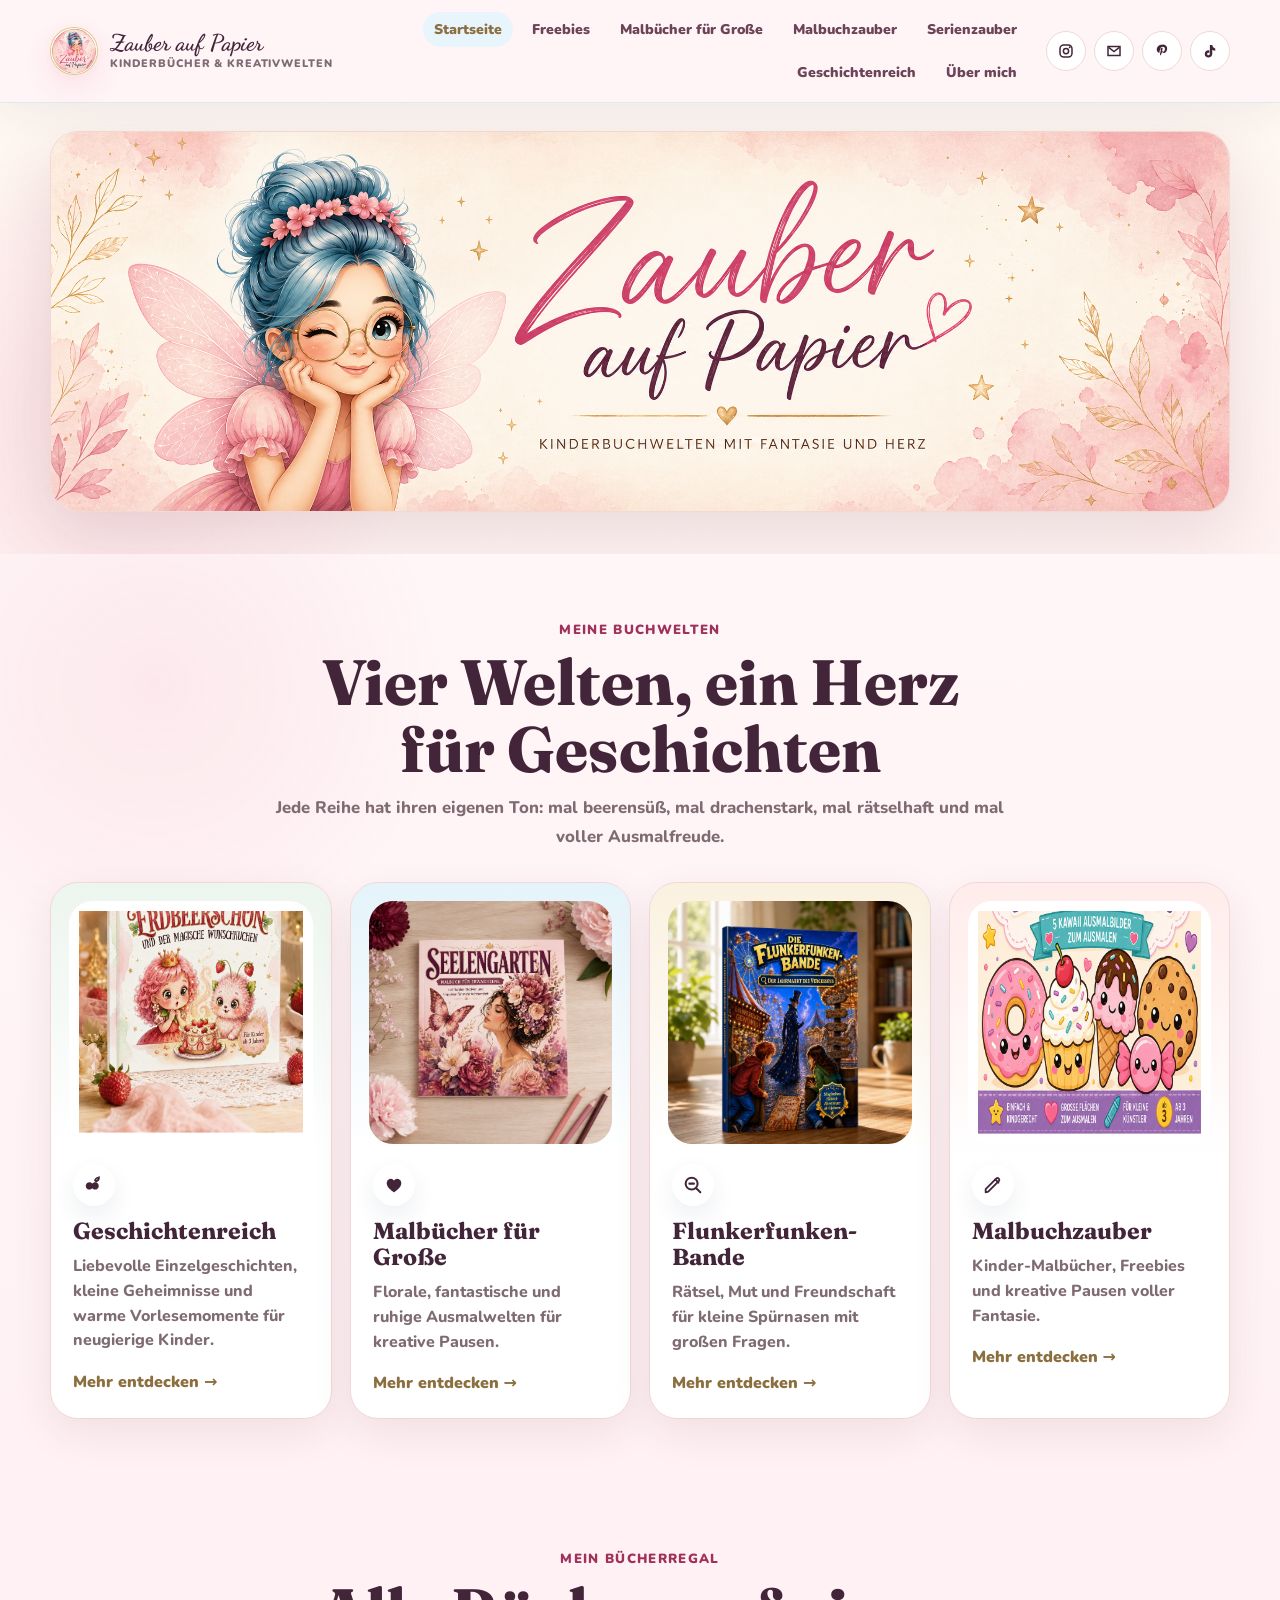
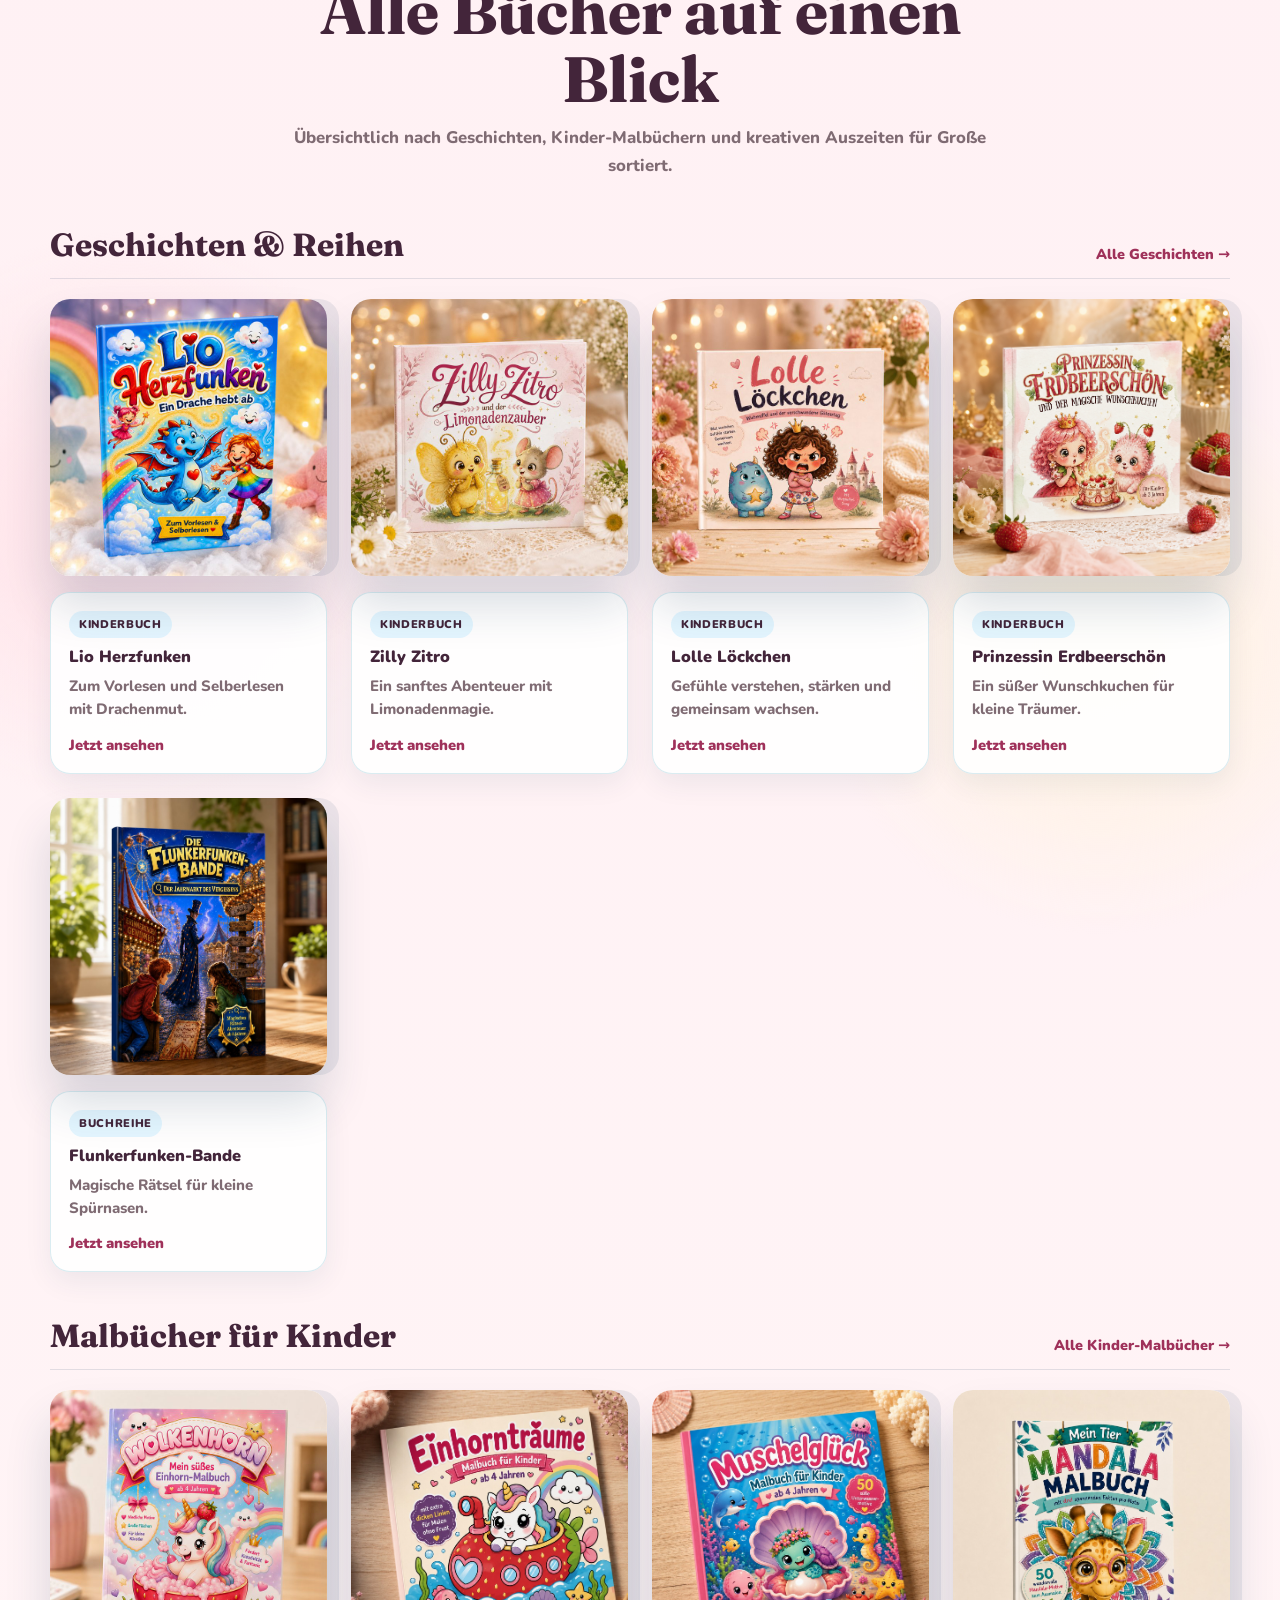
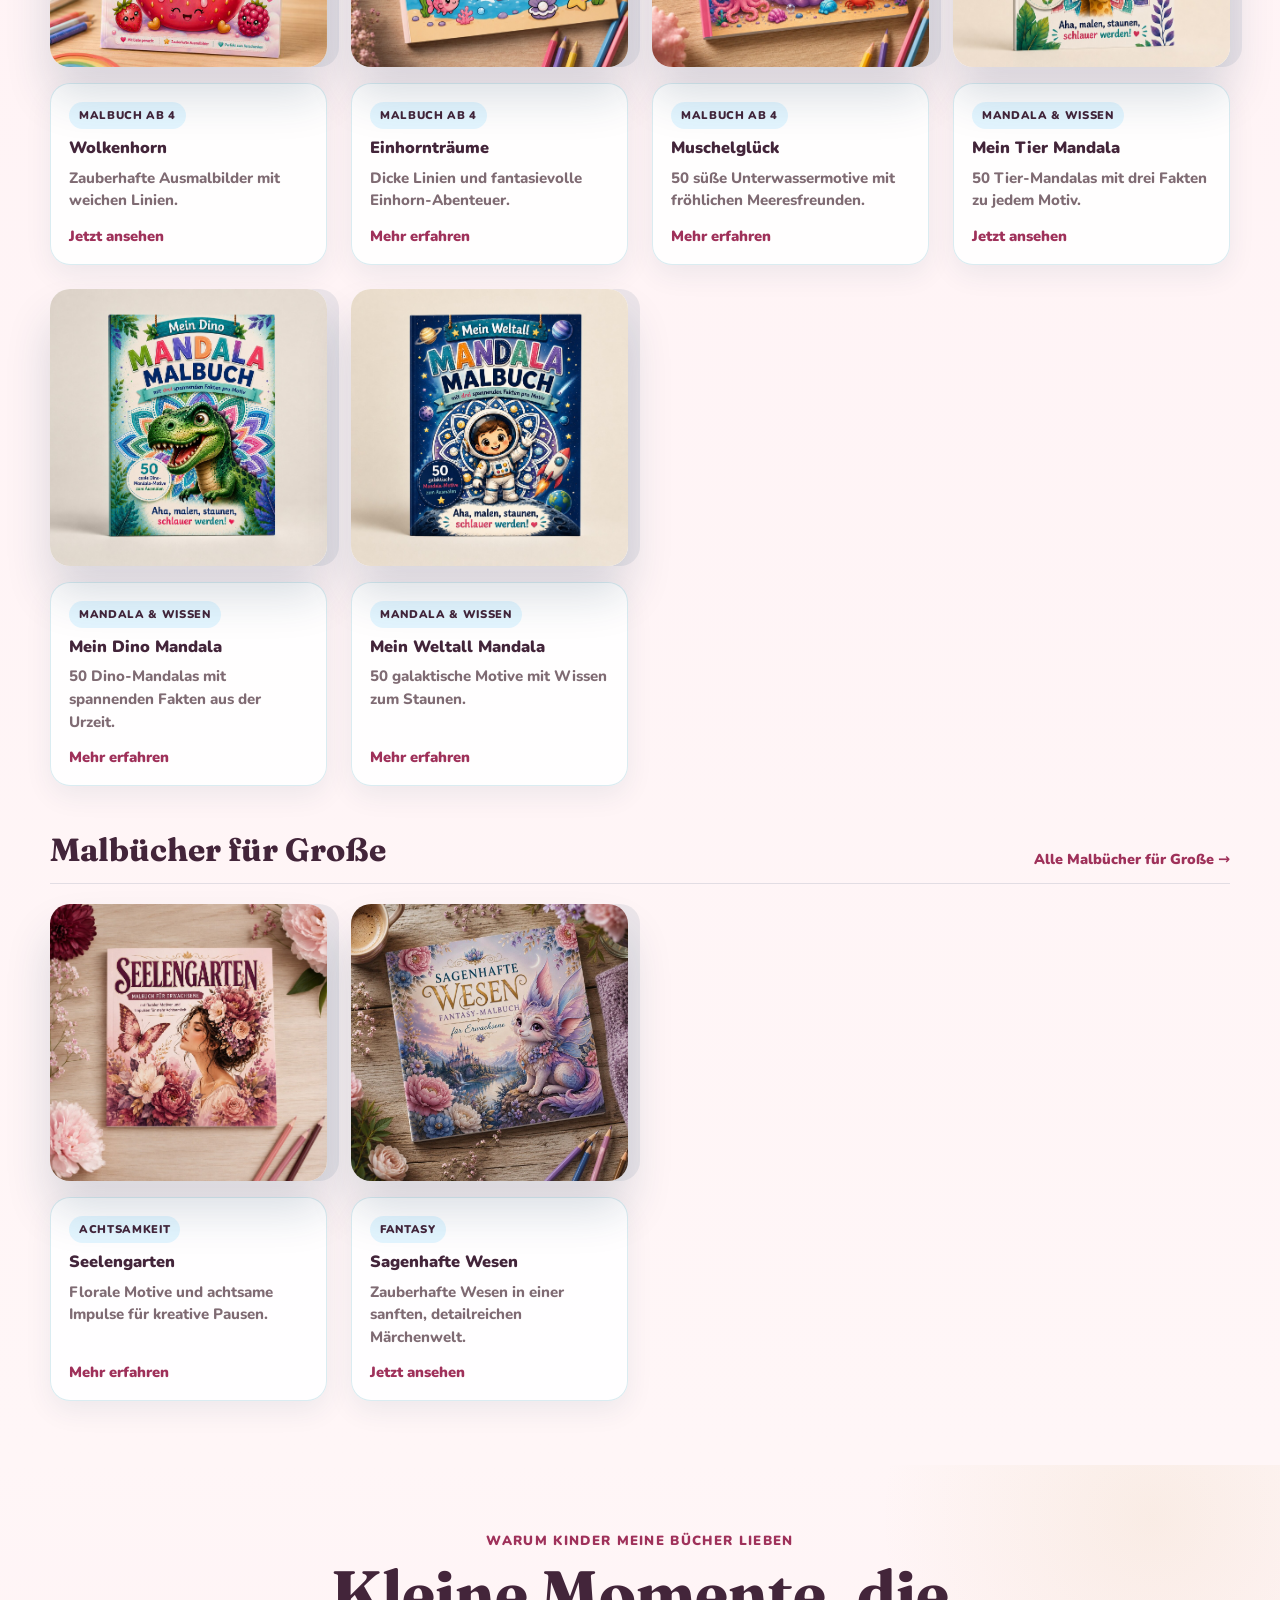
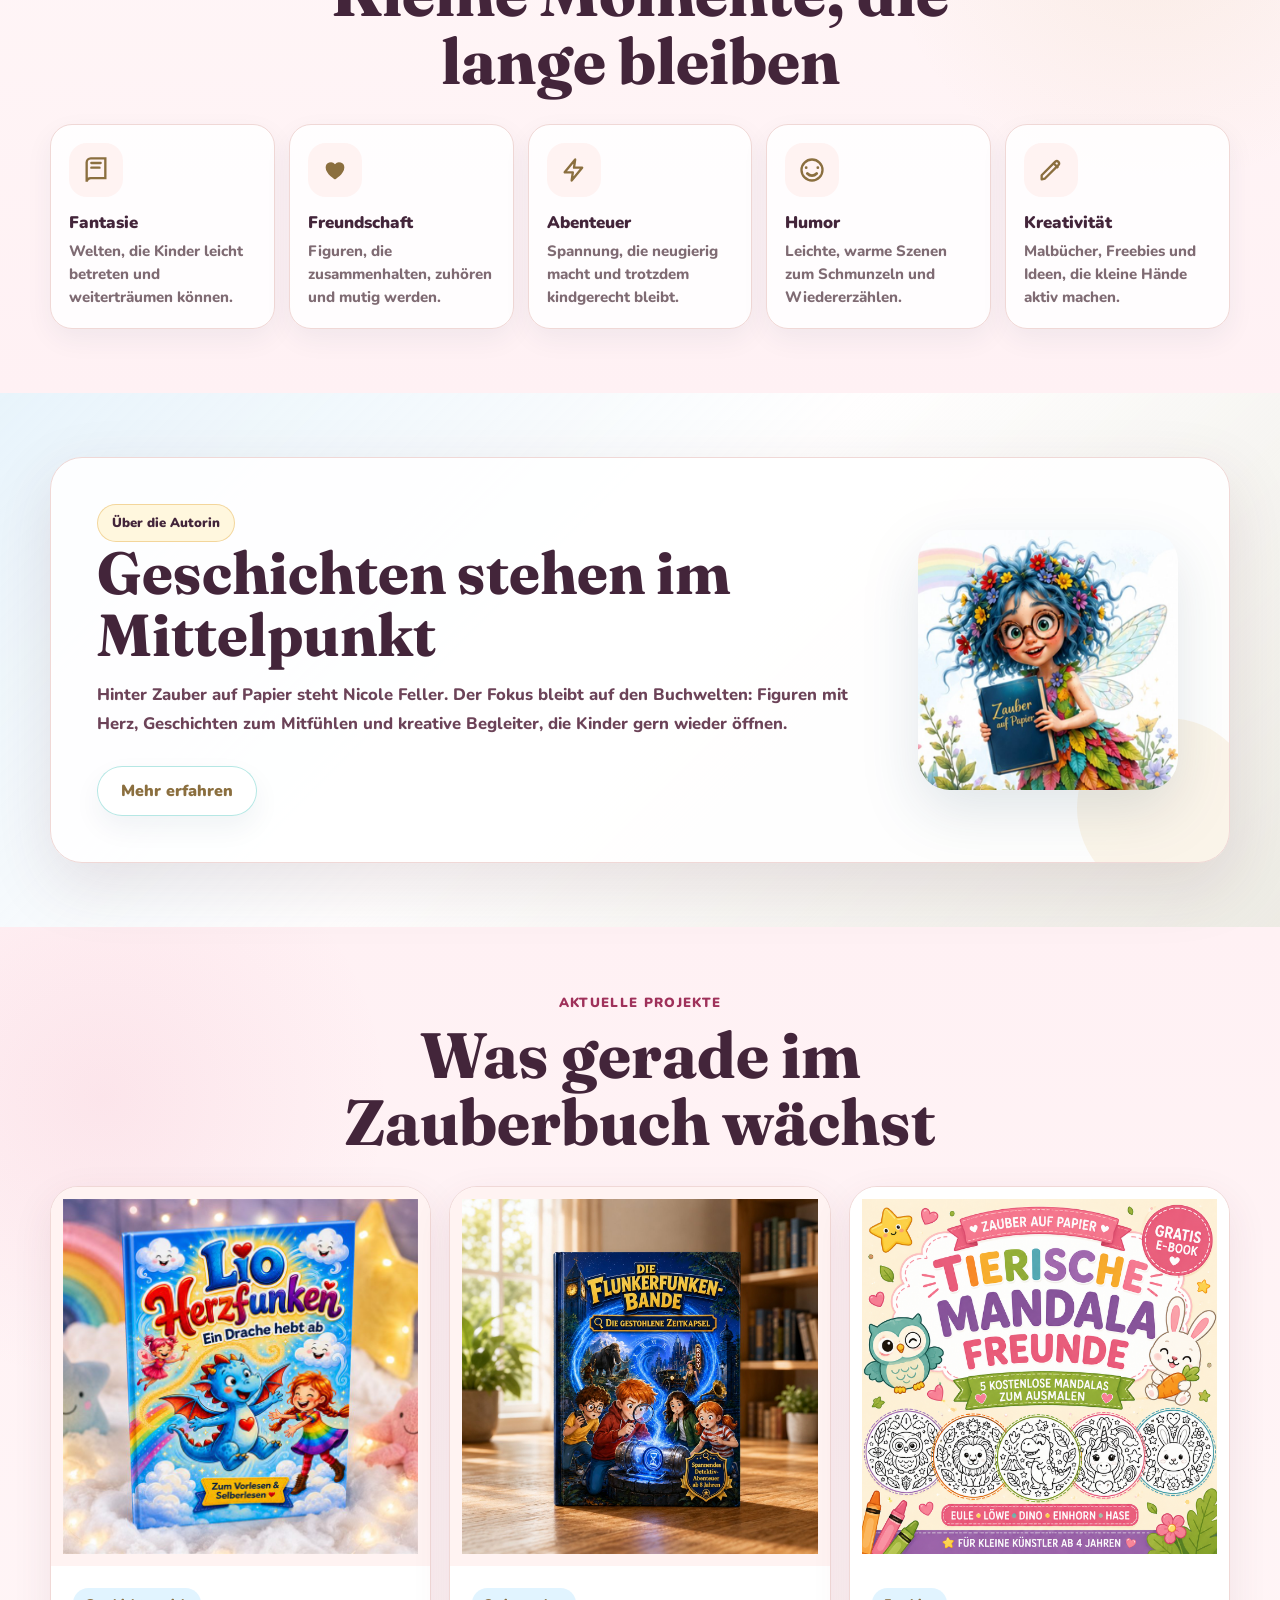
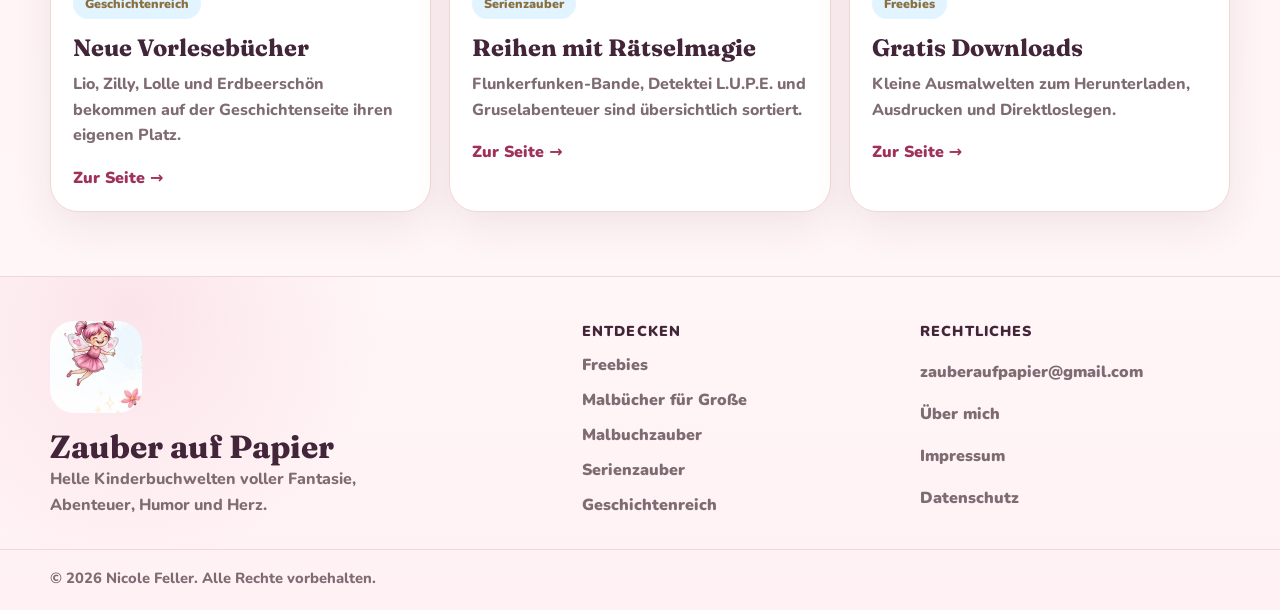
==== commit b984ad5c: "Update book links and rose homepage styling" ====
--- a/index.html
+++ b/index.html
@@ -29,6 +29,8 @@
         --ink-soft: #6c4358;
         --muted: #7f6b73;
         --paper: #fff8f1;
+        --rose-page: #fff1f4;
+        --rose-page-soft: #fff6f7;
         --white: #ffffff;
         --cloud: #fff3f2;
         --sky: #f9d9d7;
@@ -59,11 +61,11 @@
         min-height: 100vh;
         overflow-x: hidden;
         background:
-          linear-gradient(180deg, rgba(255, 248, 241, 0.88), rgba(255, 255, 255, 0.9) 38%, rgba(255, 246, 243, 0.9)),
+          linear-gradient(180deg, rgba(255, 241, 244, 0.92), rgba(255, 246, 247, 0.92) 38%, rgba(255, 241, 244, 0.94)),
           url("images/watercolor-rose-bg.png") top center / min(100%, 1280px) auto repeat-y,
           radial-gradient(circle at 12% 8%, rgba(217, 76, 120, 0.14), transparent 22rem),
           radial-gradient(circle at 92% 18%, rgba(201, 154, 74, 0.12), transparent 20rem),
-          linear-gradient(180deg, #fff8f1 0%, #ffffff 38%, #fff6f3 100%);
+          linear-gradient(180deg, var(--rose-page) 0%, var(--rose-page-soft) 48%, var(--rose-page) 100%);
         color: var(--ink);
         font-family: "Nunito", system-ui, sans-serif;
       }
@@ -144,7 +146,7 @@
         top: 0;
         z-index: 50;
         border-bottom: 1px solid rgba(216, 235, 241, 0.92);
-        background: rgba(255, 255, 255, 0.88);
+        background: rgba(255, 246, 247, 0.9);
         backdrop-filter: blur(18px);
         box-shadow: 0 12px 38px rgba(18, 54, 90, 0.06);
       }
@@ -546,8 +548,8 @@
       .wave-divider {
         height: 58px;
         background:
-          radial-gradient(60% 140% at 50% -10%, transparent 57%, #ffffff 58%),
-          linear-gradient(180deg, rgba(223, 244, 255, 0.46), #ffffff);
+          radial-gradient(60% 140% at 50% -10%, transparent 57%, var(--rose-page-soft) 58%),
+          linear-gradient(180deg, rgba(255, 218, 226, 0.56), var(--rose-page-soft));
       }
 
       .banner-hero {
@@ -611,7 +613,9 @@
       }
 
       .worlds {
-        background: var(--white);
+        background:
+          radial-gradient(circle at 12% 14%, rgba(217, 76, 120, 0.08), transparent 18rem),
+          linear-gradient(180deg, var(--rose-page-soft), var(--rose-page));
       }
 
       .world-grid {
@@ -734,9 +738,9 @@
       .featured {
         position: relative;
         background:
-          radial-gradient(circle at 10% 20%, rgba(223, 244, 255, 0.78), transparent 18rem),
-          radial-gradient(circle at 86% 24%, rgba(255, 244, 207, 0.72), transparent 18rem),
-          linear-gradient(180deg, #ffffff, #f6fbff);
+          radial-gradient(circle at 10% 20%, rgba(255, 218, 226, 0.78), transparent 18rem),
+          radial-gradient(circle at 86% 24%, rgba(255, 244, 207, 0.62), transparent 18rem),
+          linear-gradient(180deg, var(--rose-page), var(--rose-page-soft));
       }
 
       .book-shelf {
@@ -857,7 +861,9 @@
       }
 
       .why {
-        background: var(--white);
+        background:
+          radial-gradient(circle at 90% 10%, rgba(201, 154, 74, 0.1), transparent 17rem),
+          linear-gradient(180deg, var(--rose-page-soft), var(--rose-page));
       }
 
       .reason-grid {
@@ -964,7 +970,9 @@
       }
 
       .projects {
-        background: var(--white);
+        background:
+          radial-gradient(circle at 8% 18%, rgba(217, 76, 120, 0.08), transparent 18rem),
+          linear-gradient(180deg, var(--rose-page), var(--rose-page-soft));
       }
 
       .project-grid {
@@ -1046,8 +1054,8 @@
       .site-footer {
         border-top: 1px solid var(--line);
         background:
-          radial-gradient(circle at 10% 10%, rgba(124, 200, 231, 0.18), transparent 16rem),
-          linear-gradient(180deg, #fff8f1, #ffffff);
+          radial-gradient(circle at 10% 10%, rgba(217, 76, 120, 0.1), transparent 16rem),
+          linear-gradient(180deg, var(--rose-page-soft), #fff1f4);
       }
 
       .footer-grid {
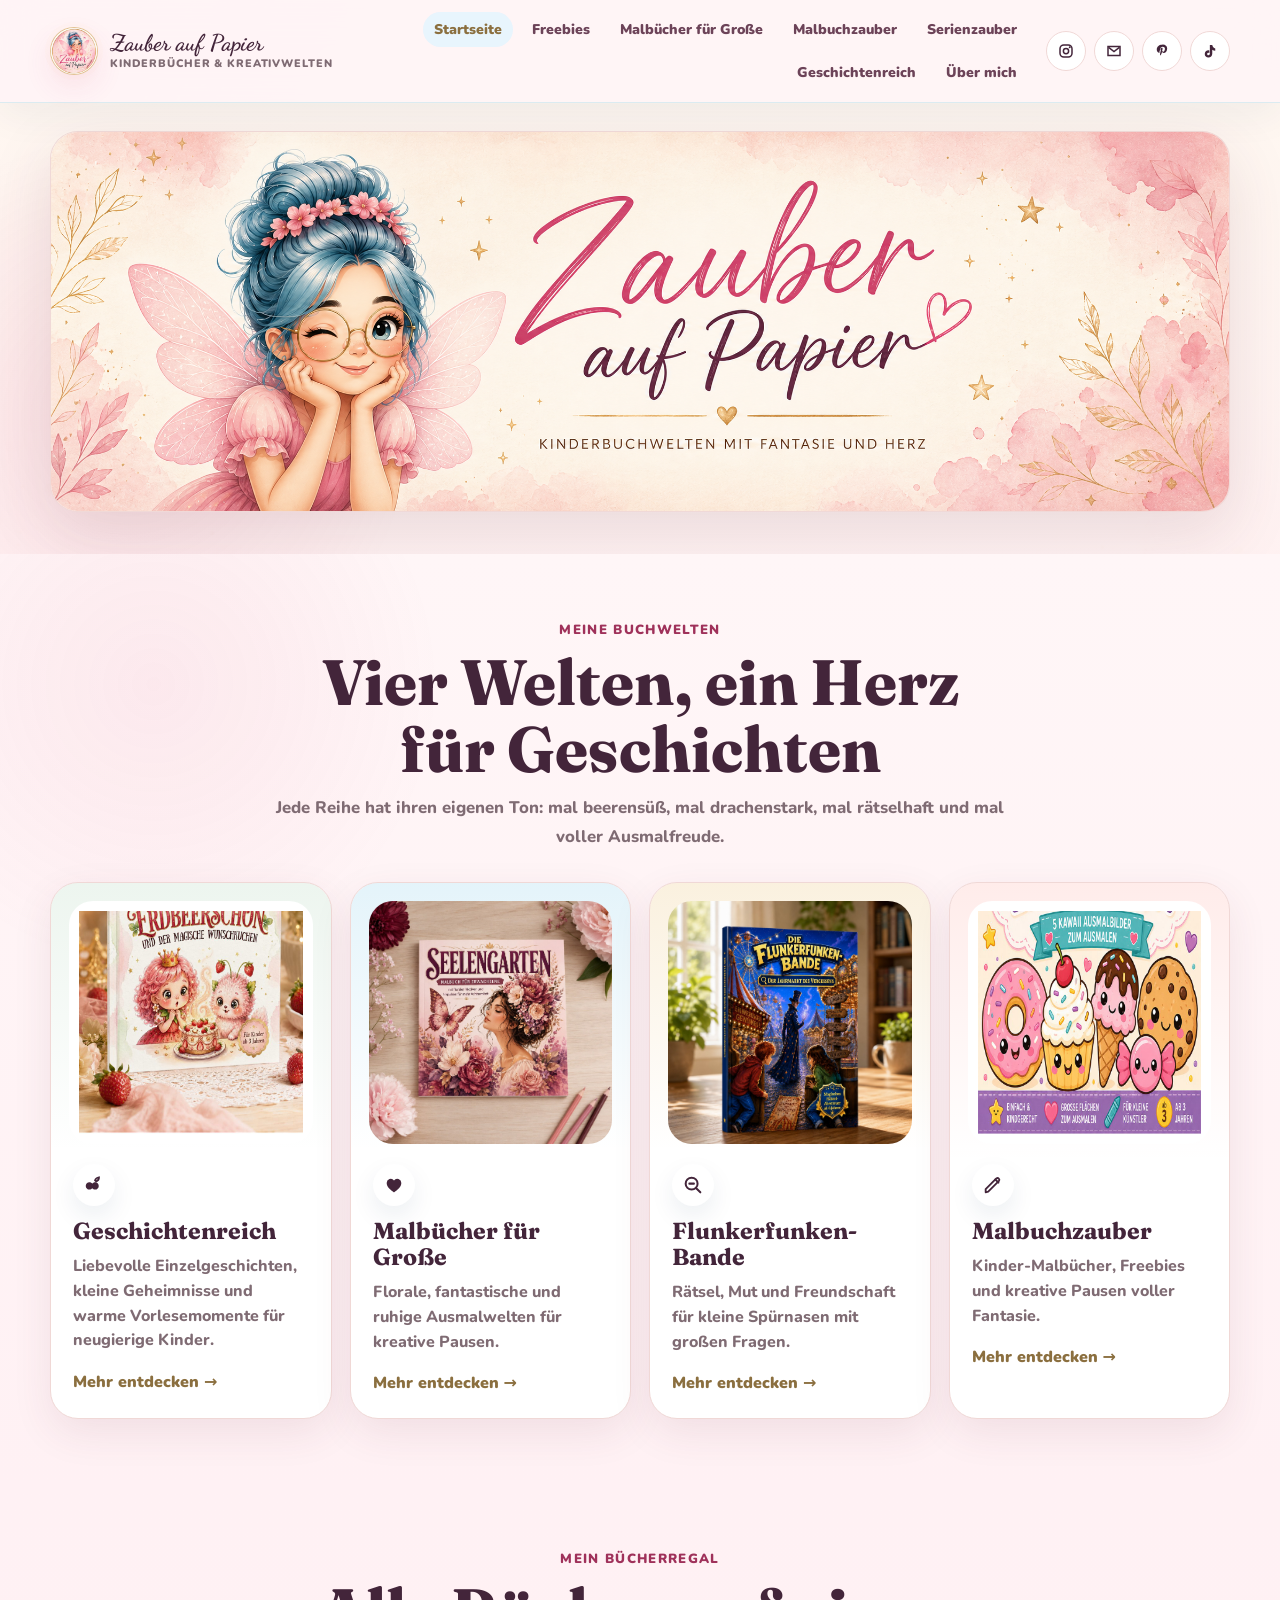
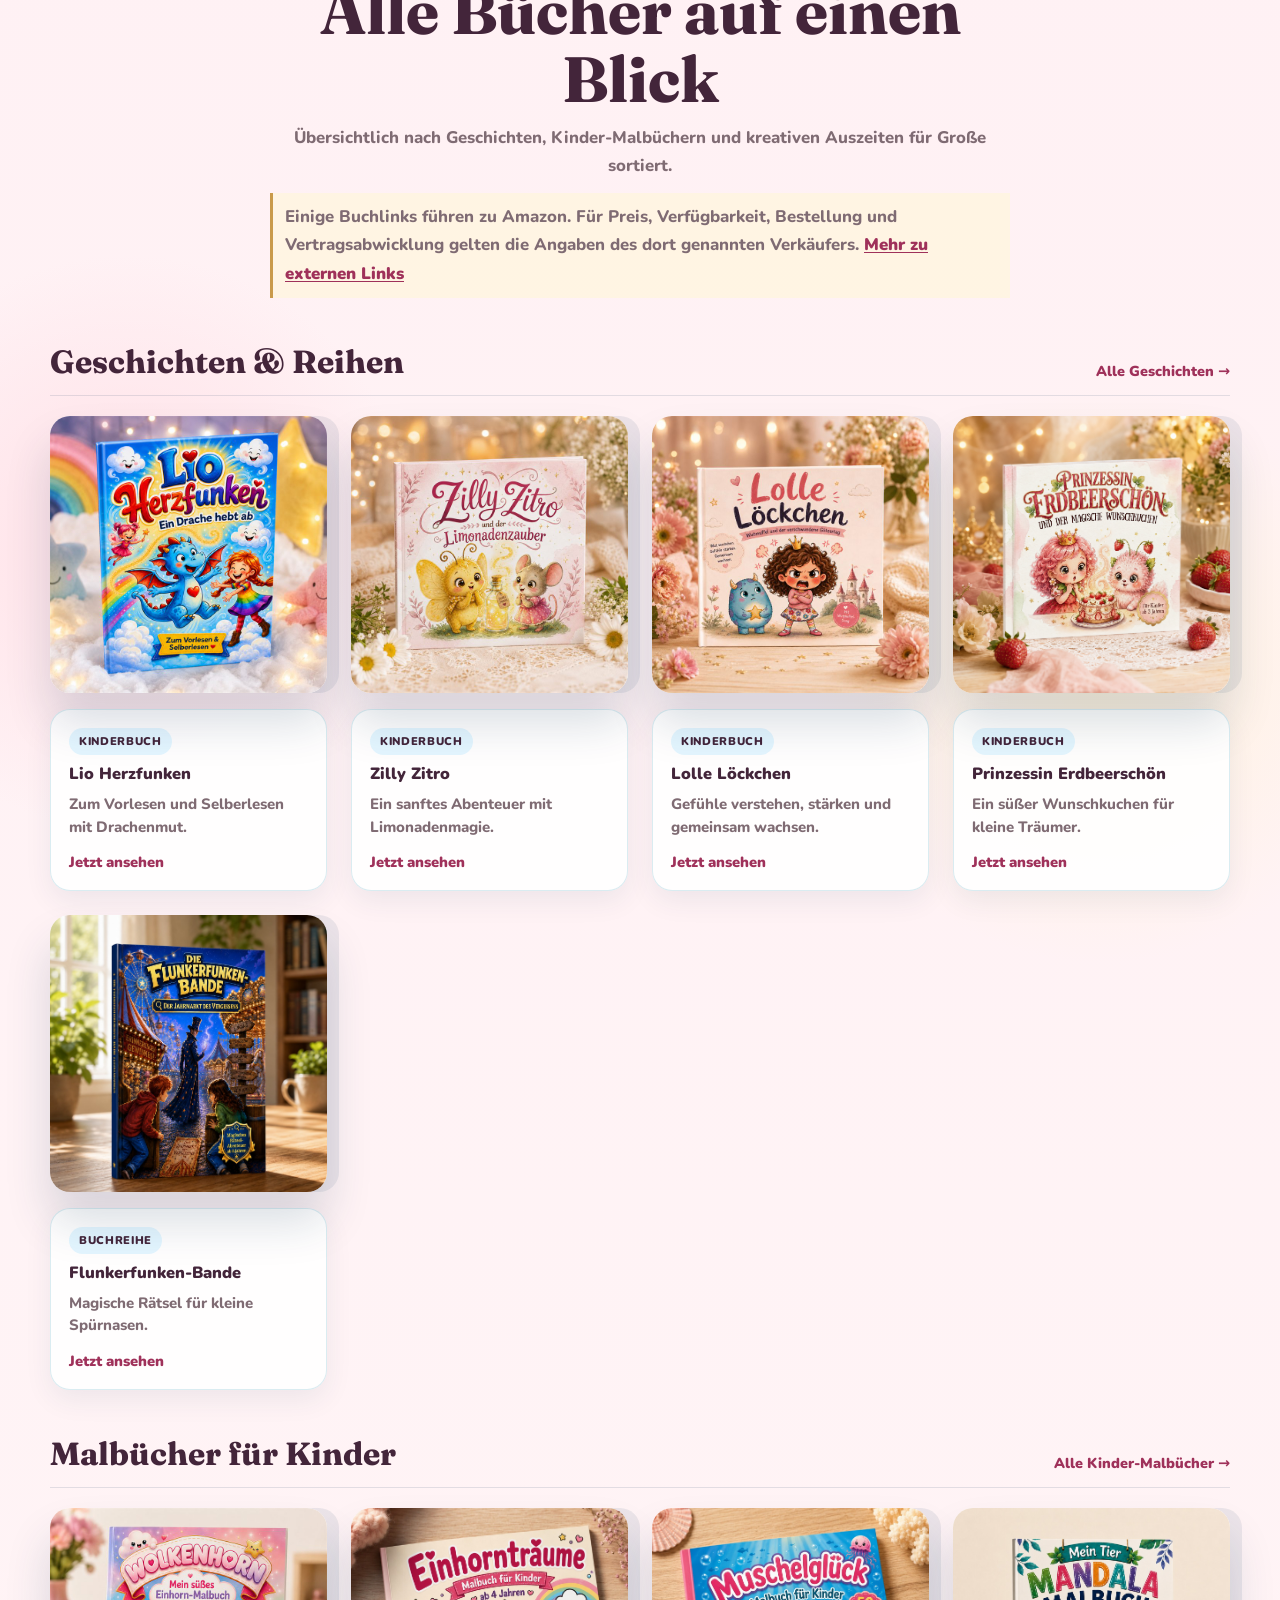
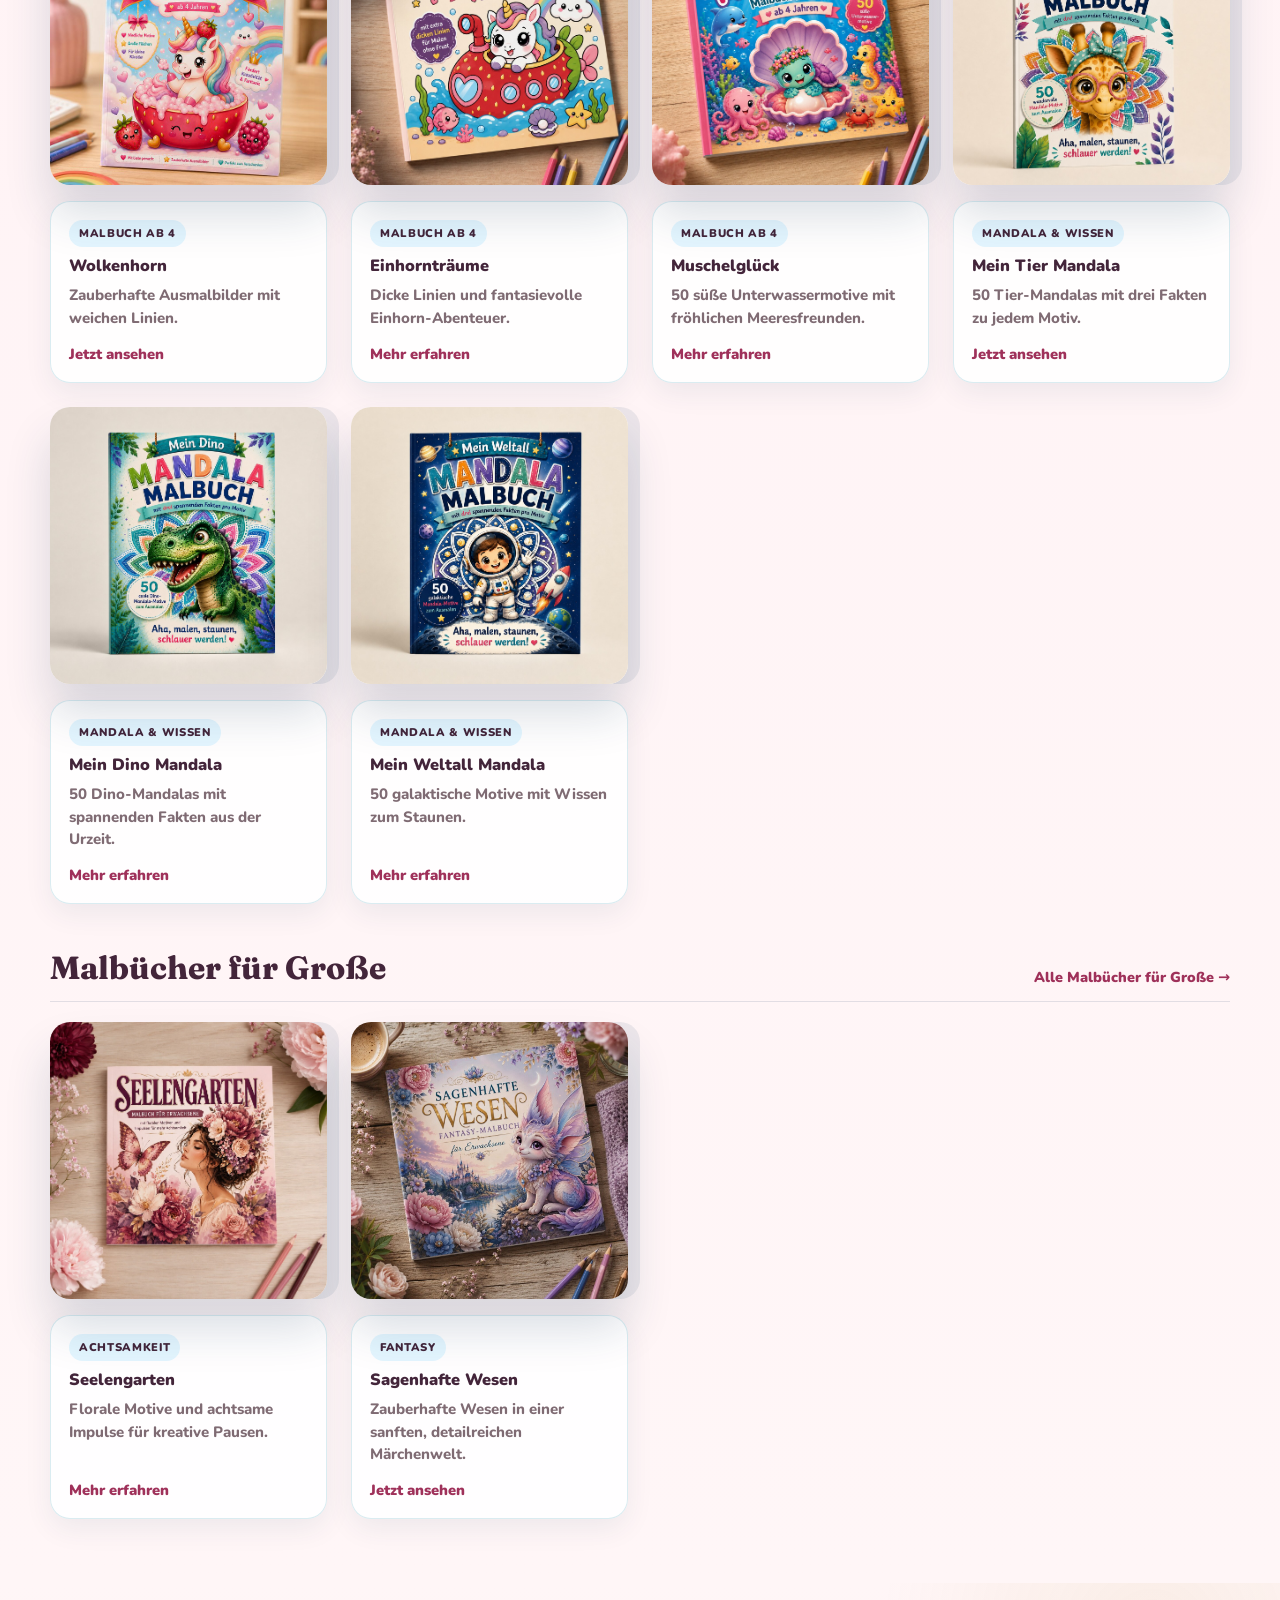
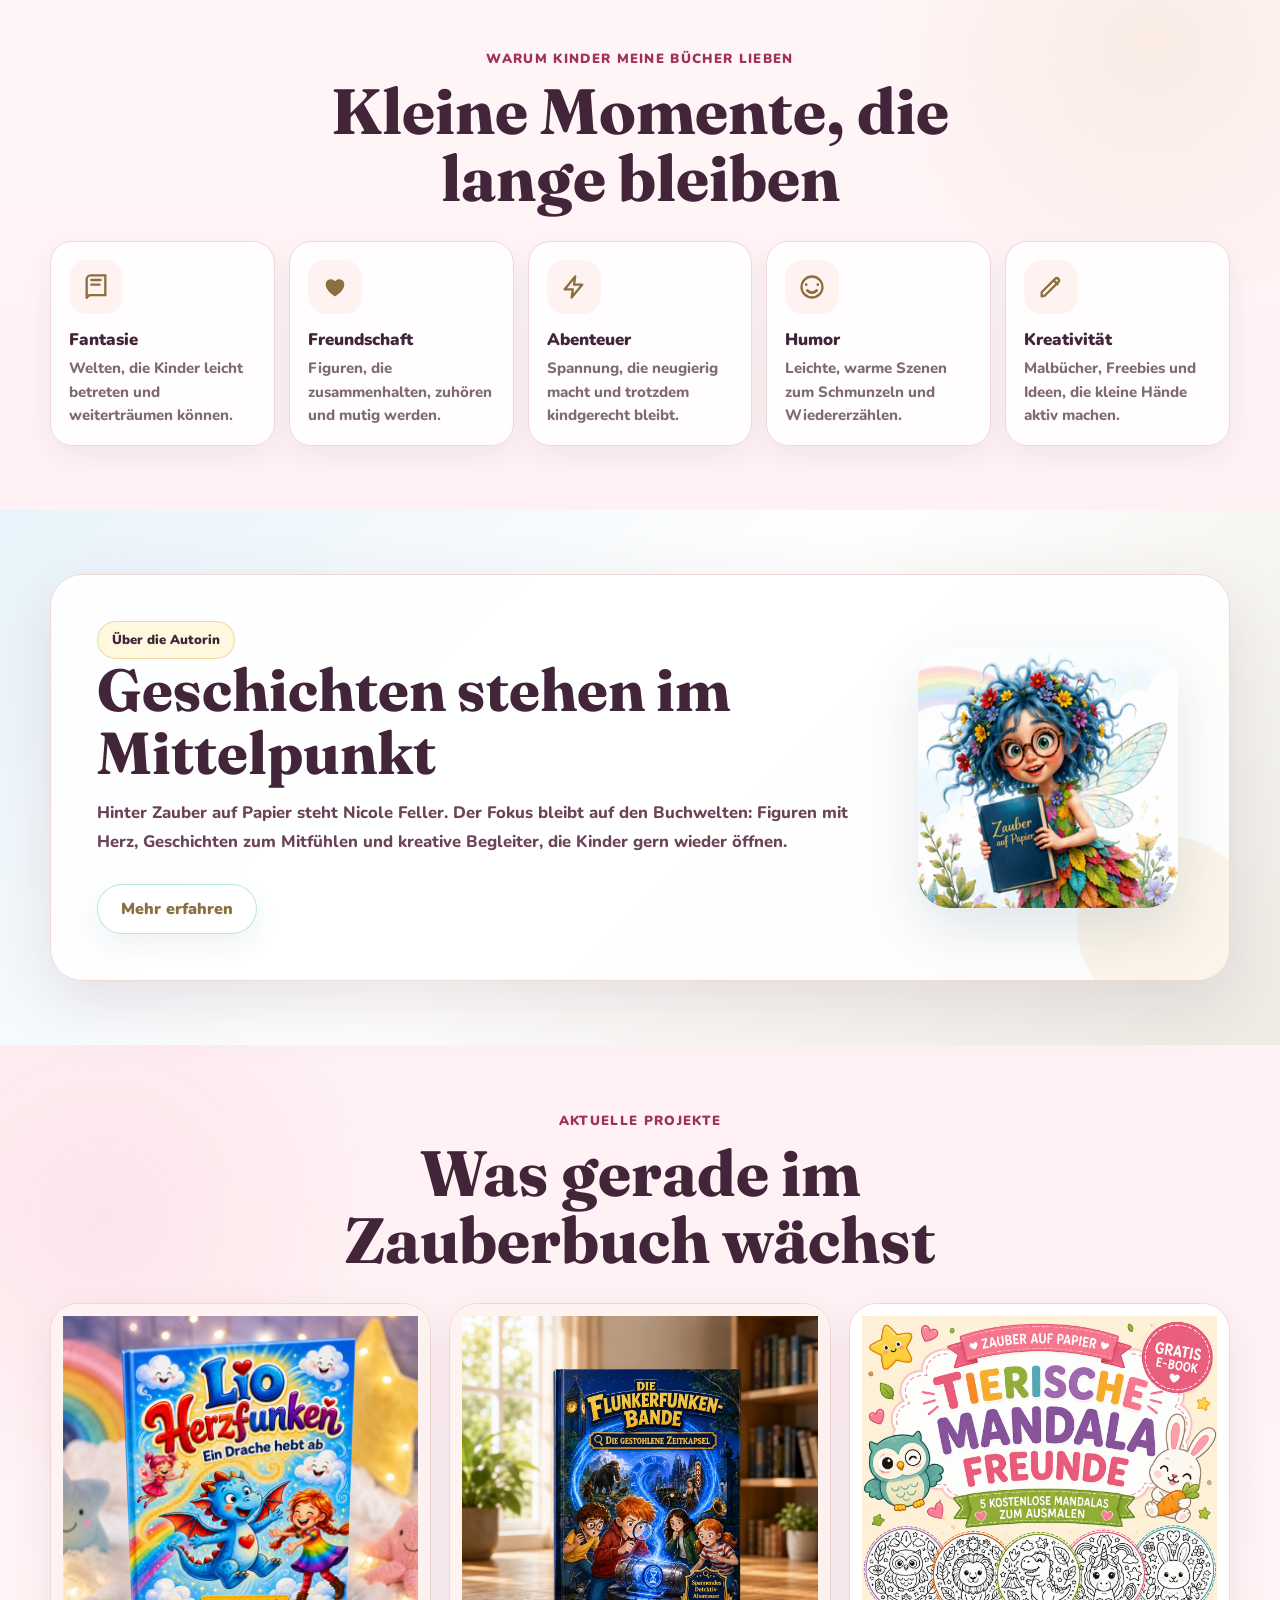
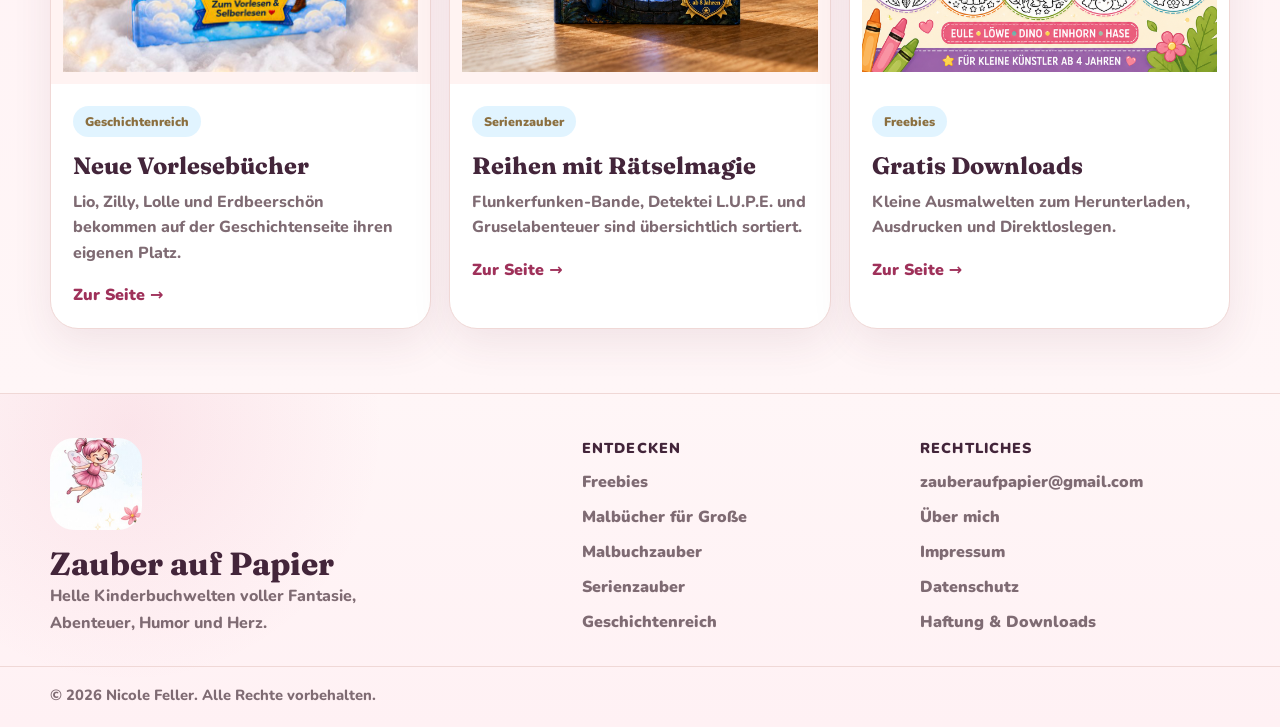
==== commit 55af6512: "Harden legal and privacy pages" ====
--- a/index.html
+++ b/index.html
@@ -3,6 +3,7 @@
   <head>
     <meta charset="utf-8" />
     <meta name="viewport" content="width=device-width, initial-scale=1" />
+    <meta name="referrer" content="no-referrer" />
     <title>Zauber auf Papier | Kinderbücher voller Fantasie, Abenteuer und Herz</title>
     <meta
       name="description"
@@ -17,12 +18,7 @@
       property="og:description"
       content="Kinderbücher voller Fantasie, Abenteuer und Herz."
     />
-    <link rel="preconnect" href="https://fonts.googleapis.com" />
-    <link rel="preconnect" href="https://fonts.gstatic.com" crossorigin />
-    <link
-      href="https://fonts.googleapis.com/css2?family=Dancing+Script:wght@600;700&amp;family=Fraunces:opsz,wght@9..144,500;9..144,650;9..144,750&amp;family=Nunito:wght@400;700;800;900&amp;display=swap"
-      rel="stylesheet"
-    />
+    <link rel="stylesheet" href="fonts/fonts.css" />
     <style>
       :root {
         --ink: #43253a;
@@ -1049,6 +1045,26 @@
         margin-top: 18px;
         color: var(--coral-dark);
         font-weight: 900;
+      }
+
+      .legal-inline-notice {
+        max-width: 780px;
+        margin: 18px auto 0;
+        border-left: 3px solid var(--gold);
+        background: rgba(255, 246, 222, 0.76);
+        padding: 10px 12px;
+        color: var(--muted);
+        font-size: 0.84rem;
+        font-weight: 700;
+        line-height: 1.55;
+        text-align: left;
+      }
+
+      .legal-inline-notice a {
+        color: var(--coral-dark);
+        font-weight: 900;
+        text-decoration: underline;
+        text-underline-offset: 2px;
       }
 
       .site-footer {
@@ -1469,6 +1485,7 @@
             <span class="eyebrow">Mein Bücherregal</span>
             <h2 id="books-title">Alle Bücher auf einen Blick</h2>
             <p>Übersichtlich nach Geschichten, Kinder-Malbüchern und kreativen Auszeiten für Große sortiert.</p>
+            <p class="legal-inline-notice">Einige Buchlinks führen zu Amazon. Für Preis, Verfügbarkeit, Bestellung und Vertragsabwicklung gelten die Angaben des dort genannten Verkäufers. <a href="seiten/haftung-downloads.html#externe-links">Mehr zu externen Links</a></p>
           </div>
 
           <div class="book-group">
@@ -1717,8 +1734,9 @@
           <h3>Rechtliches</h3>
           <a href="mailto:zauberaufpapier@gmail.com">zauberaufpapier@gmail.com</a>
           <a href="seiten/ueber-mich.html">Über mich</a>
-          <a href="https://versteckmich.de/zauberaufpapier/impressum" data-popup-link>Impressum</a>
-          <a href="https://versteckmich.de/zauberaufpapier/datenschutz" data-popup-link>Datenschutz</a>
+          <a href="seiten/impressum.html">Impressum</a>
+          <a href="seiten/datenschutz.html">Datenschutz</a>
+          <a href="seiten/haftung-downloads.html">Haftung &amp; Downloads</a>
         </div>
       </div>
       <div class="footer-bottom">
--- a/fonts/fonts.css
+++ b/fonts/fonts.css
@@ -0,0 +1,23 @@
+@font-face {
+  font-family: "Dancing Script";
+  font-style: normal;
+  font-weight: 500 700;
+  font-display: swap;
+  src: url("dancing-script-latin.woff2") format("woff2");
+}
+
+@font-face {
+  font-family: "Fraunces";
+  font-style: normal;
+  font-weight: 500 750;
+  font-display: swap;
+  src: url("fraunces-latin.woff2") format("woff2");
+}
+
+@font-face {
+  font-family: "Nunito";
+  font-style: normal;
+  font-weight: 400 900;
+  font-display: swap;
+  src: url("nunito-latin.woff2") format("woff2");
+}
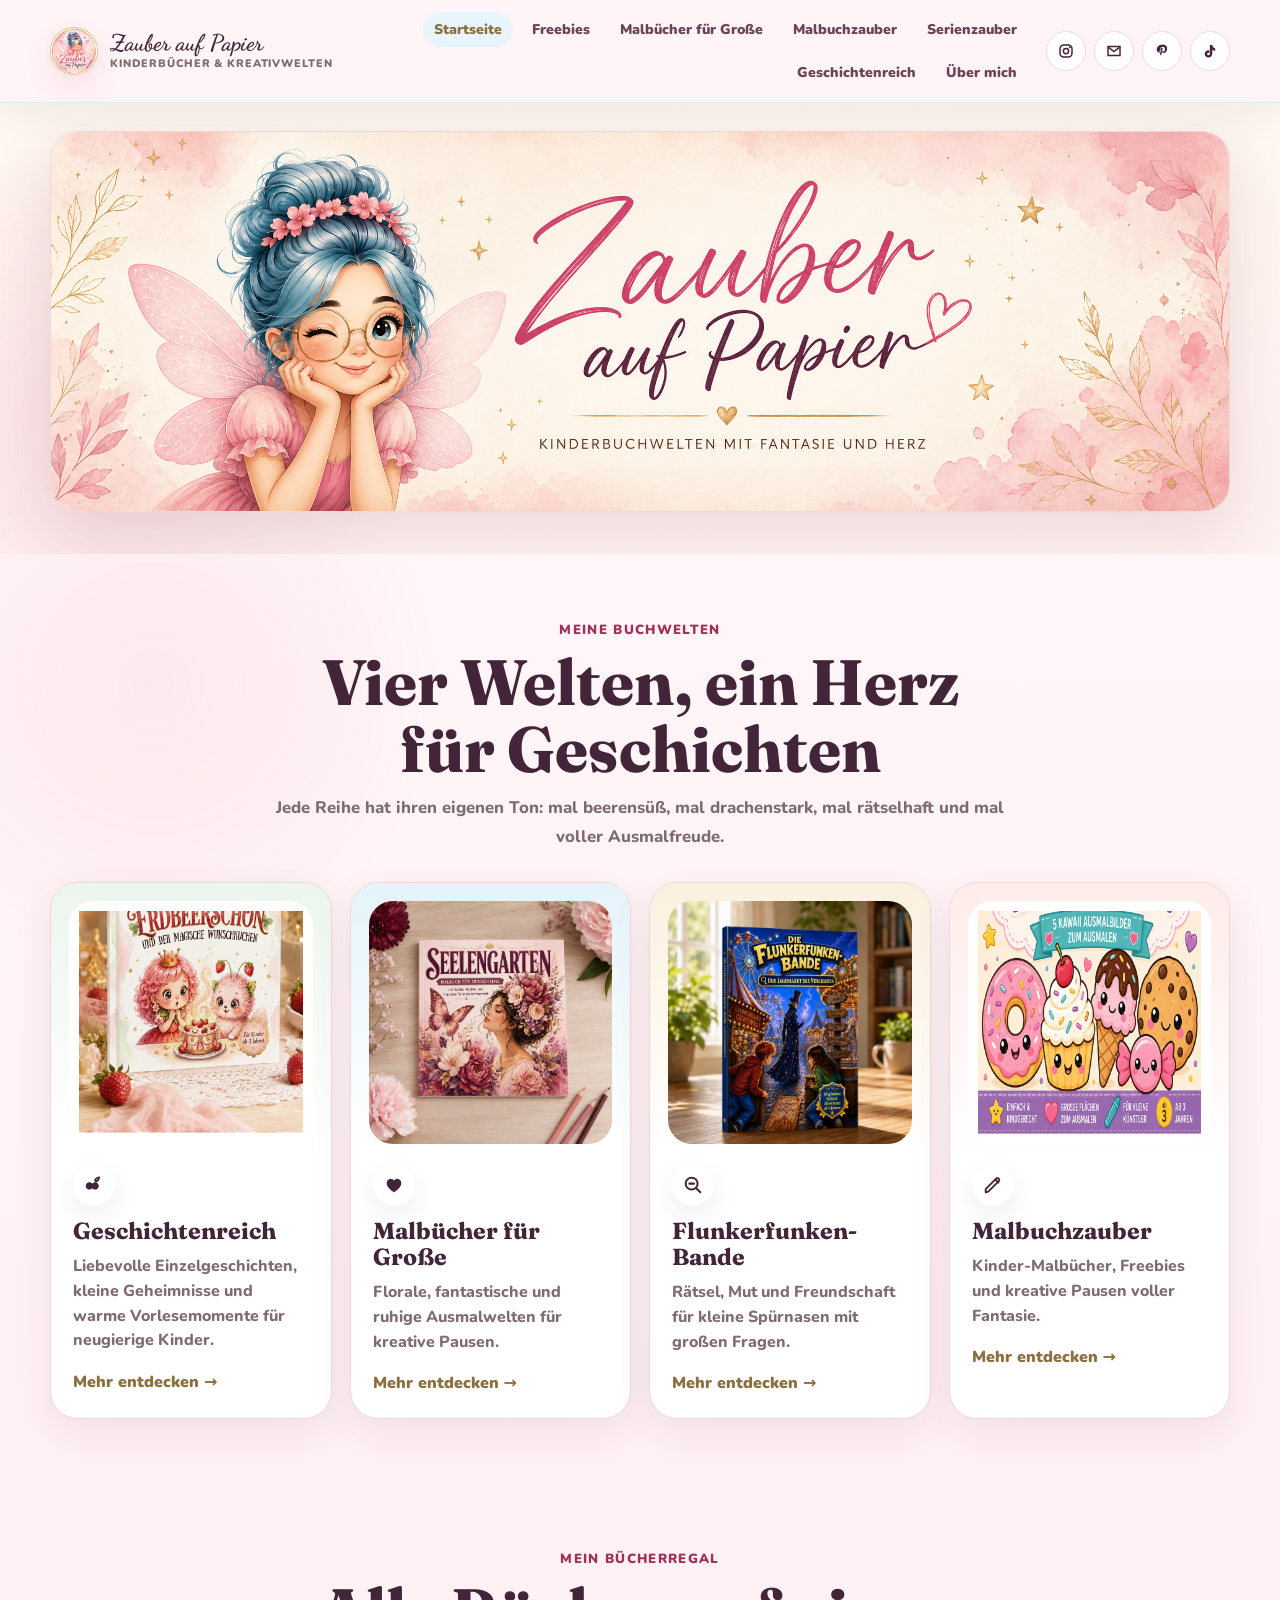
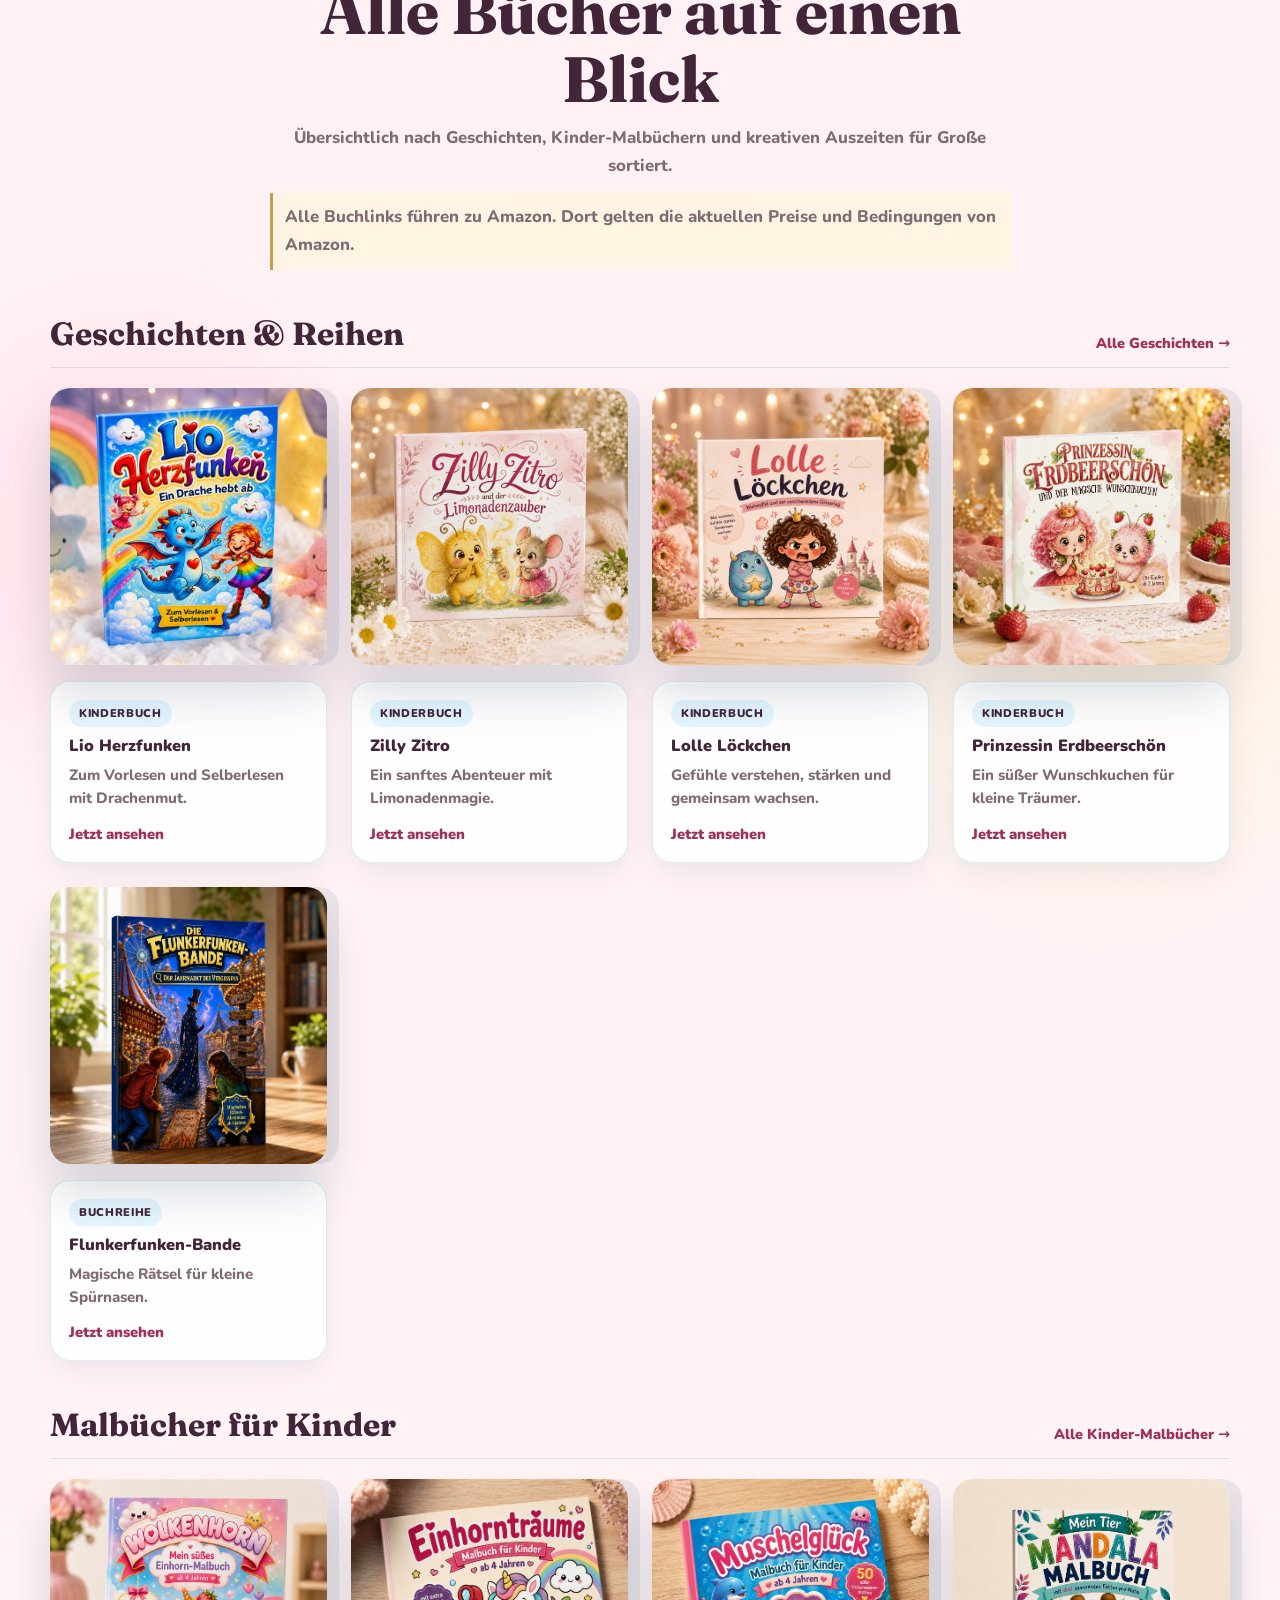
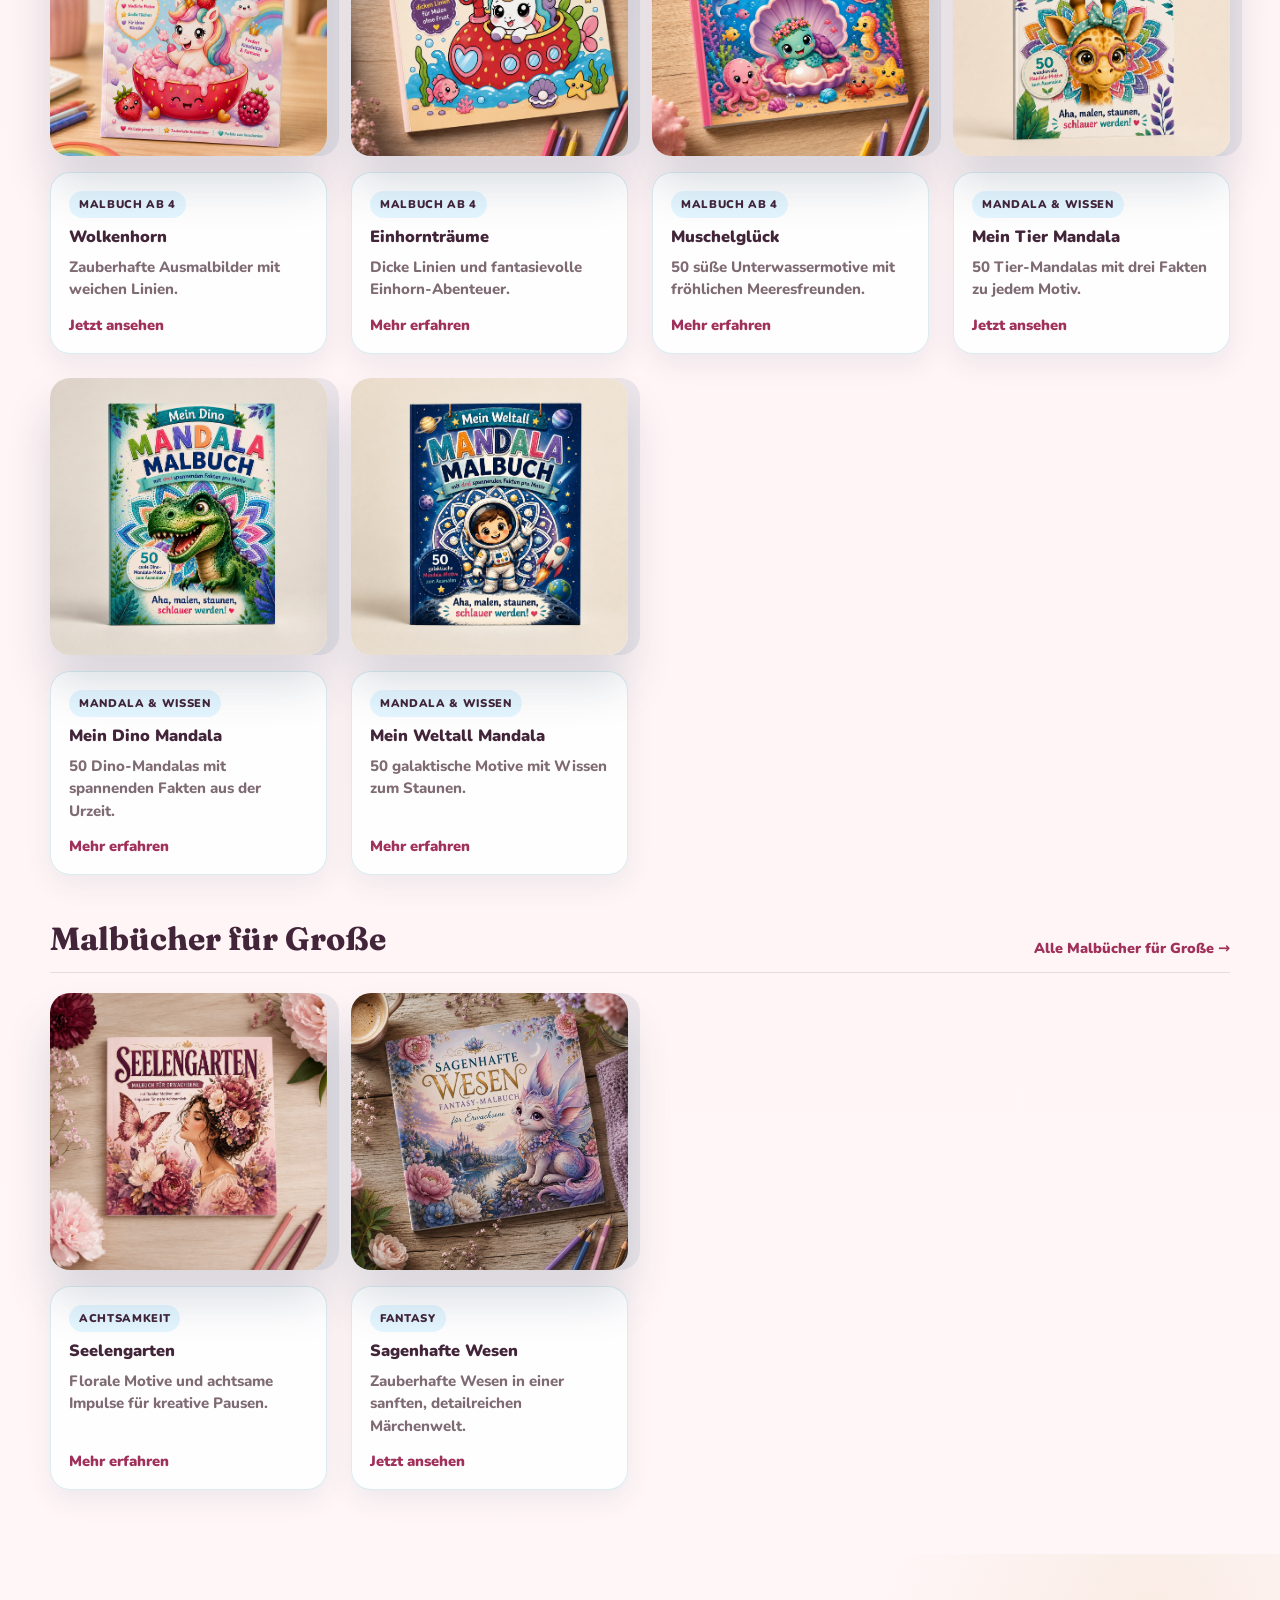
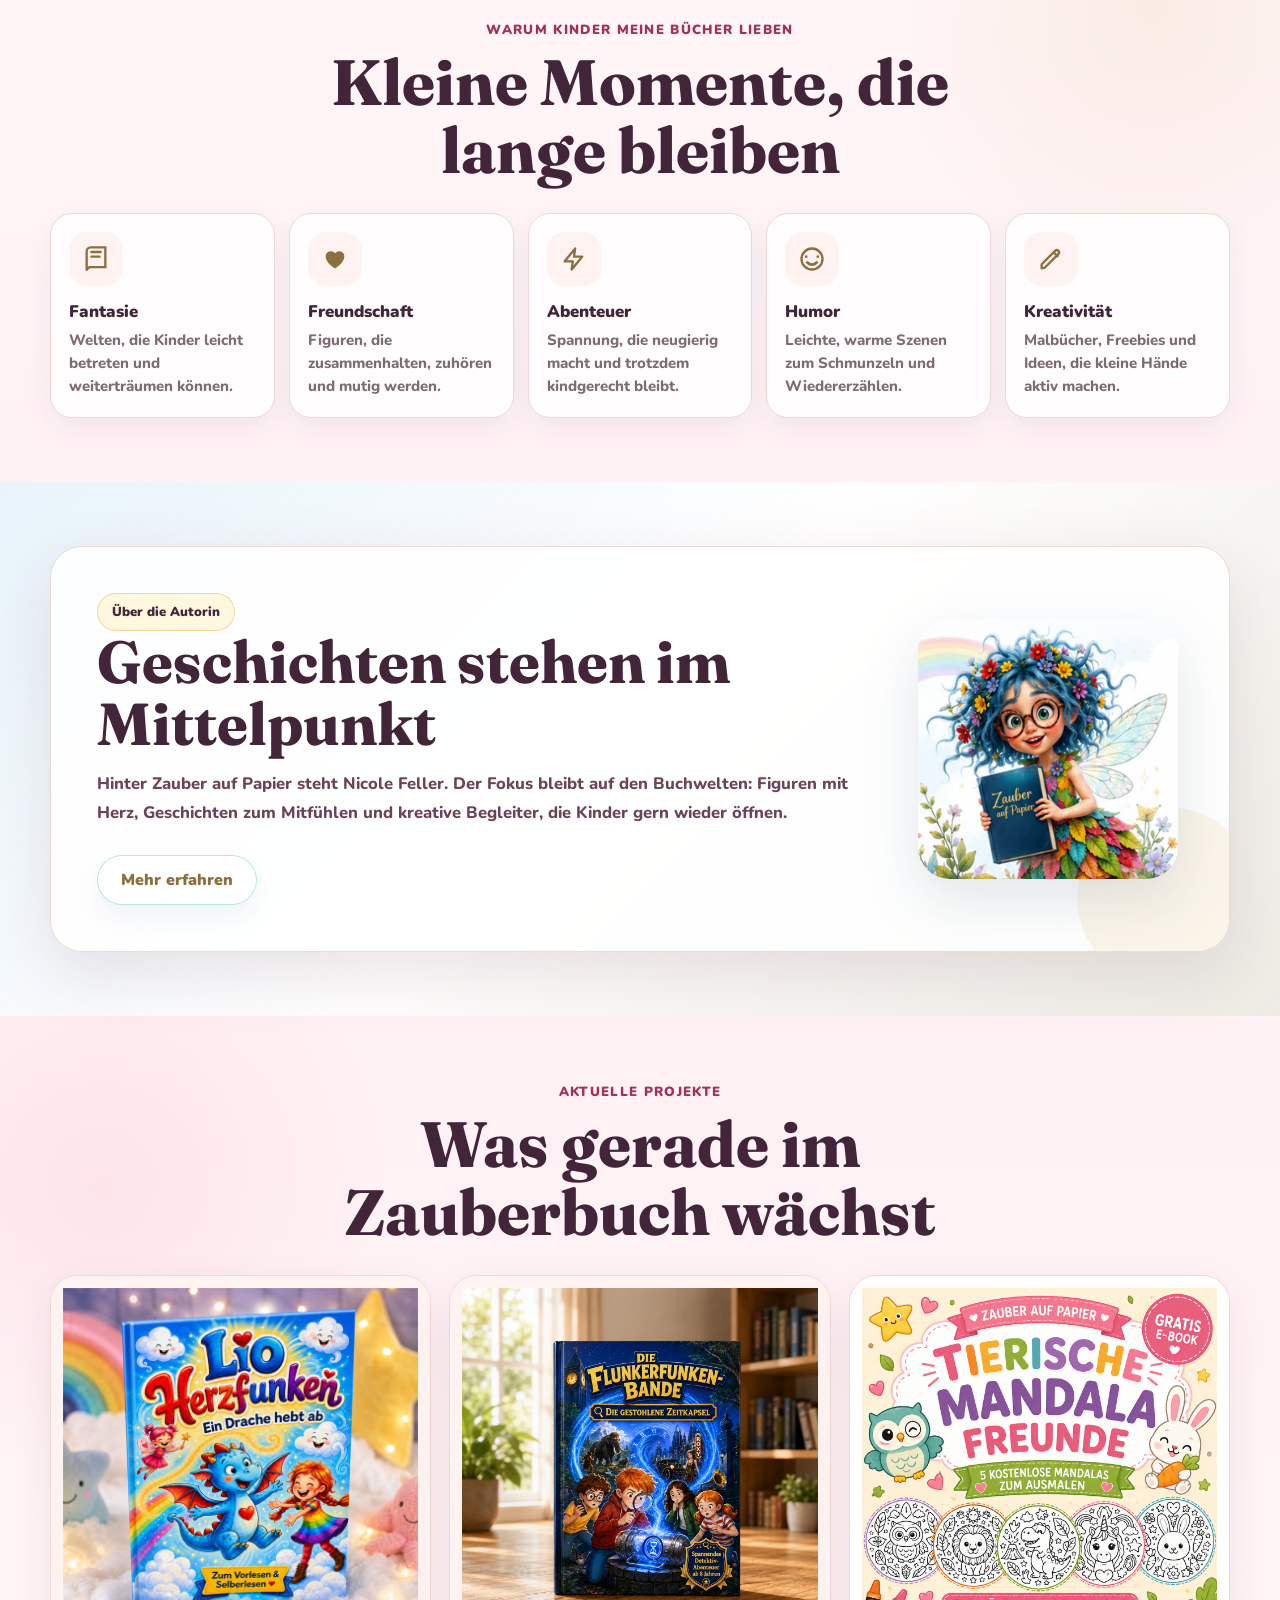
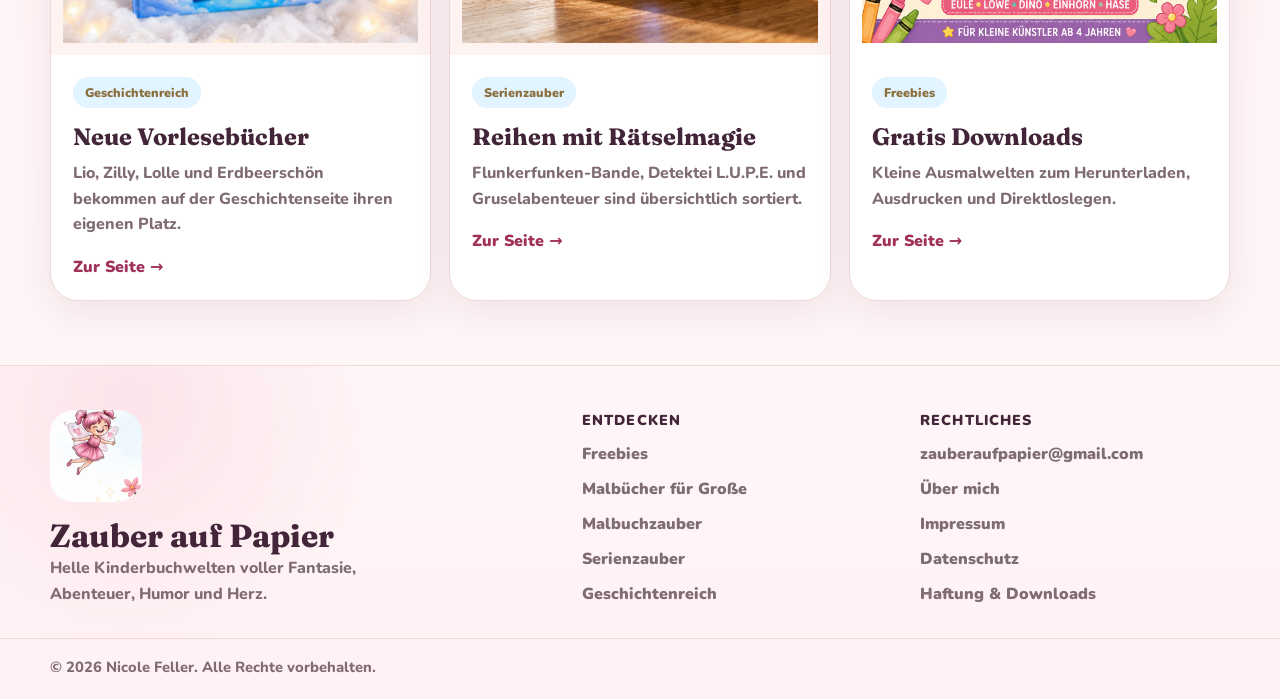
==== commit 88b0dd69: "Simplify Amazon book notices" ====
--- a/index.html
+++ b/index.html
@@ -1485,7 +1485,7 @@
             <span class="eyebrow">Mein Bücherregal</span>
             <h2 id="books-title">Alle Bücher auf einen Blick</h2>
             <p>Übersichtlich nach Geschichten, Kinder-Malbüchern und kreativen Auszeiten für Große sortiert.</p>
-            <p class="legal-inline-notice">Einige Buchlinks führen zu Amazon. Für Preis, Verfügbarkeit, Bestellung und Vertragsabwicklung gelten die Angaben des dort genannten Verkäufers. <a href="seiten/haftung-downloads.html#externe-links">Mehr zu externen Links</a></p>
+            <p class="legal-inline-notice">Alle Buchlinks führen zu Amazon. Dort gelten die aktuellen Preise und Bedingungen von Amazon.</p>
           </div>
 
           <div class="book-group">
